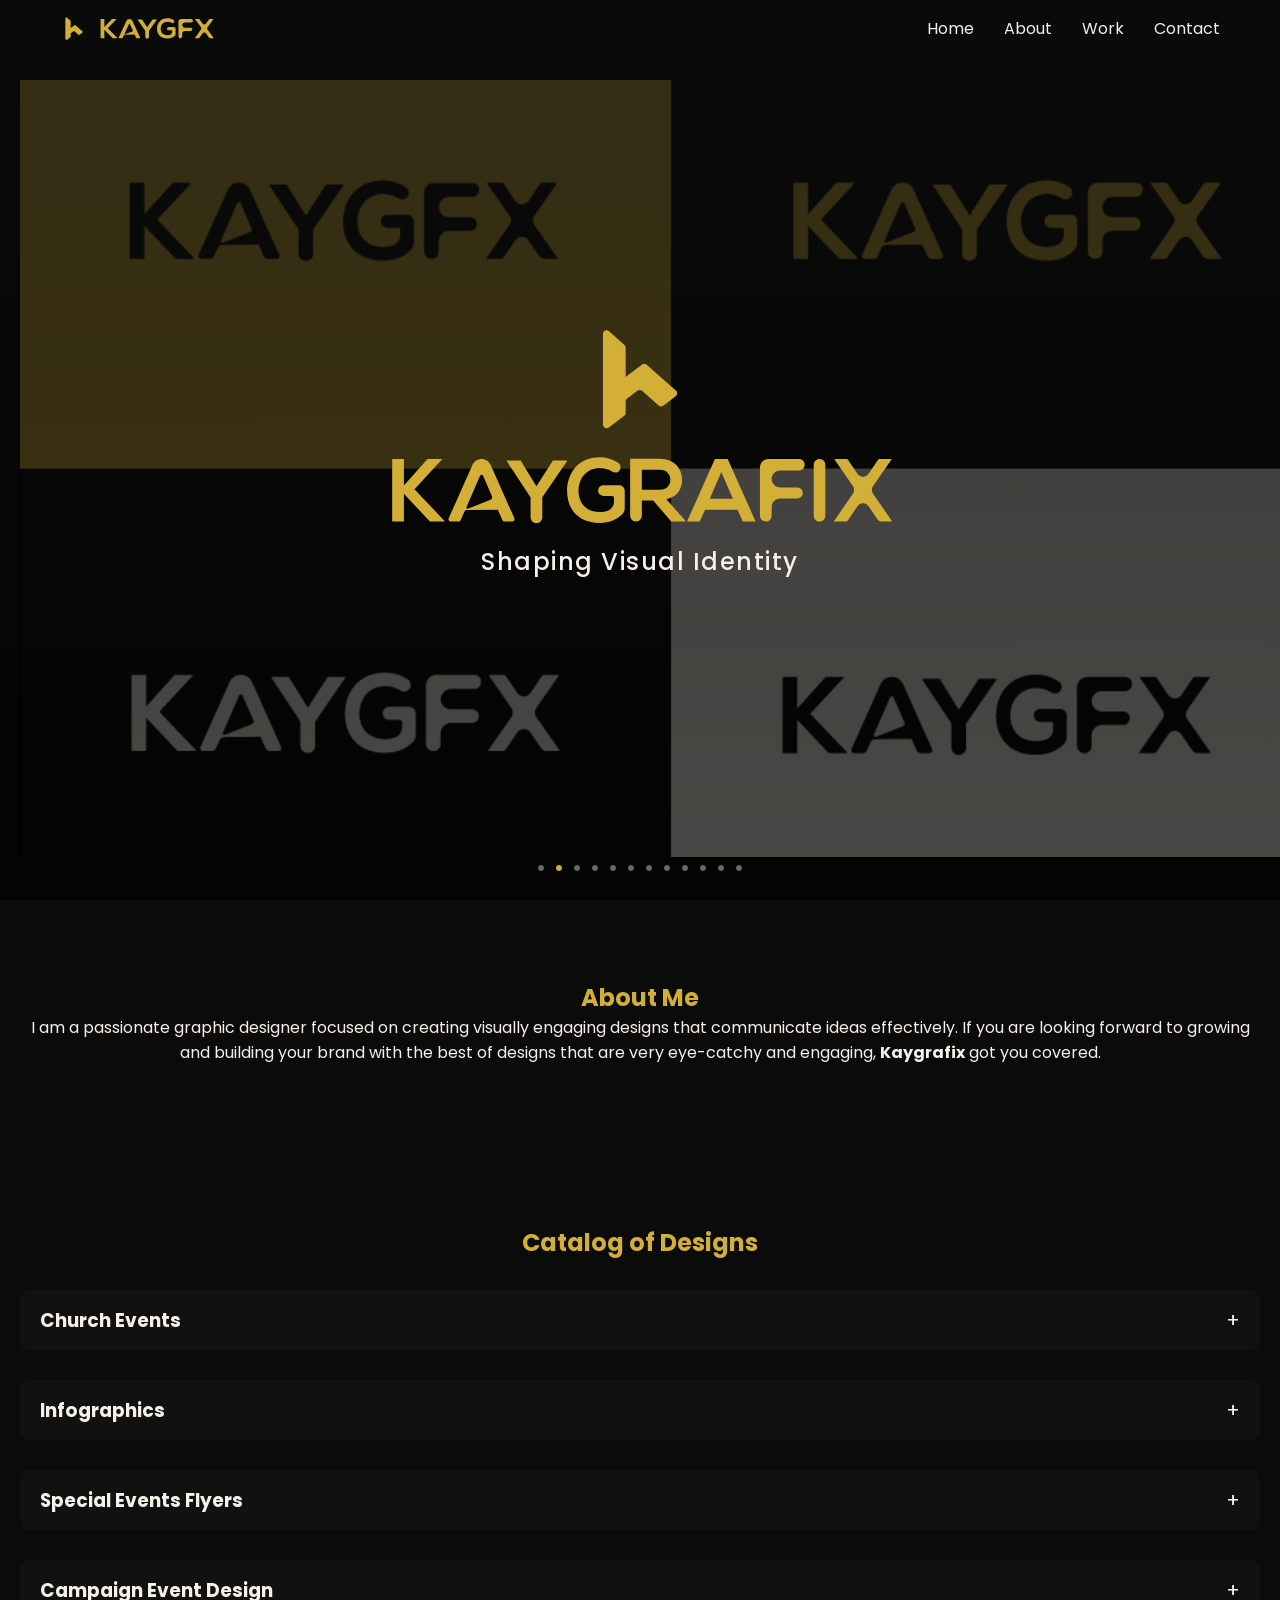
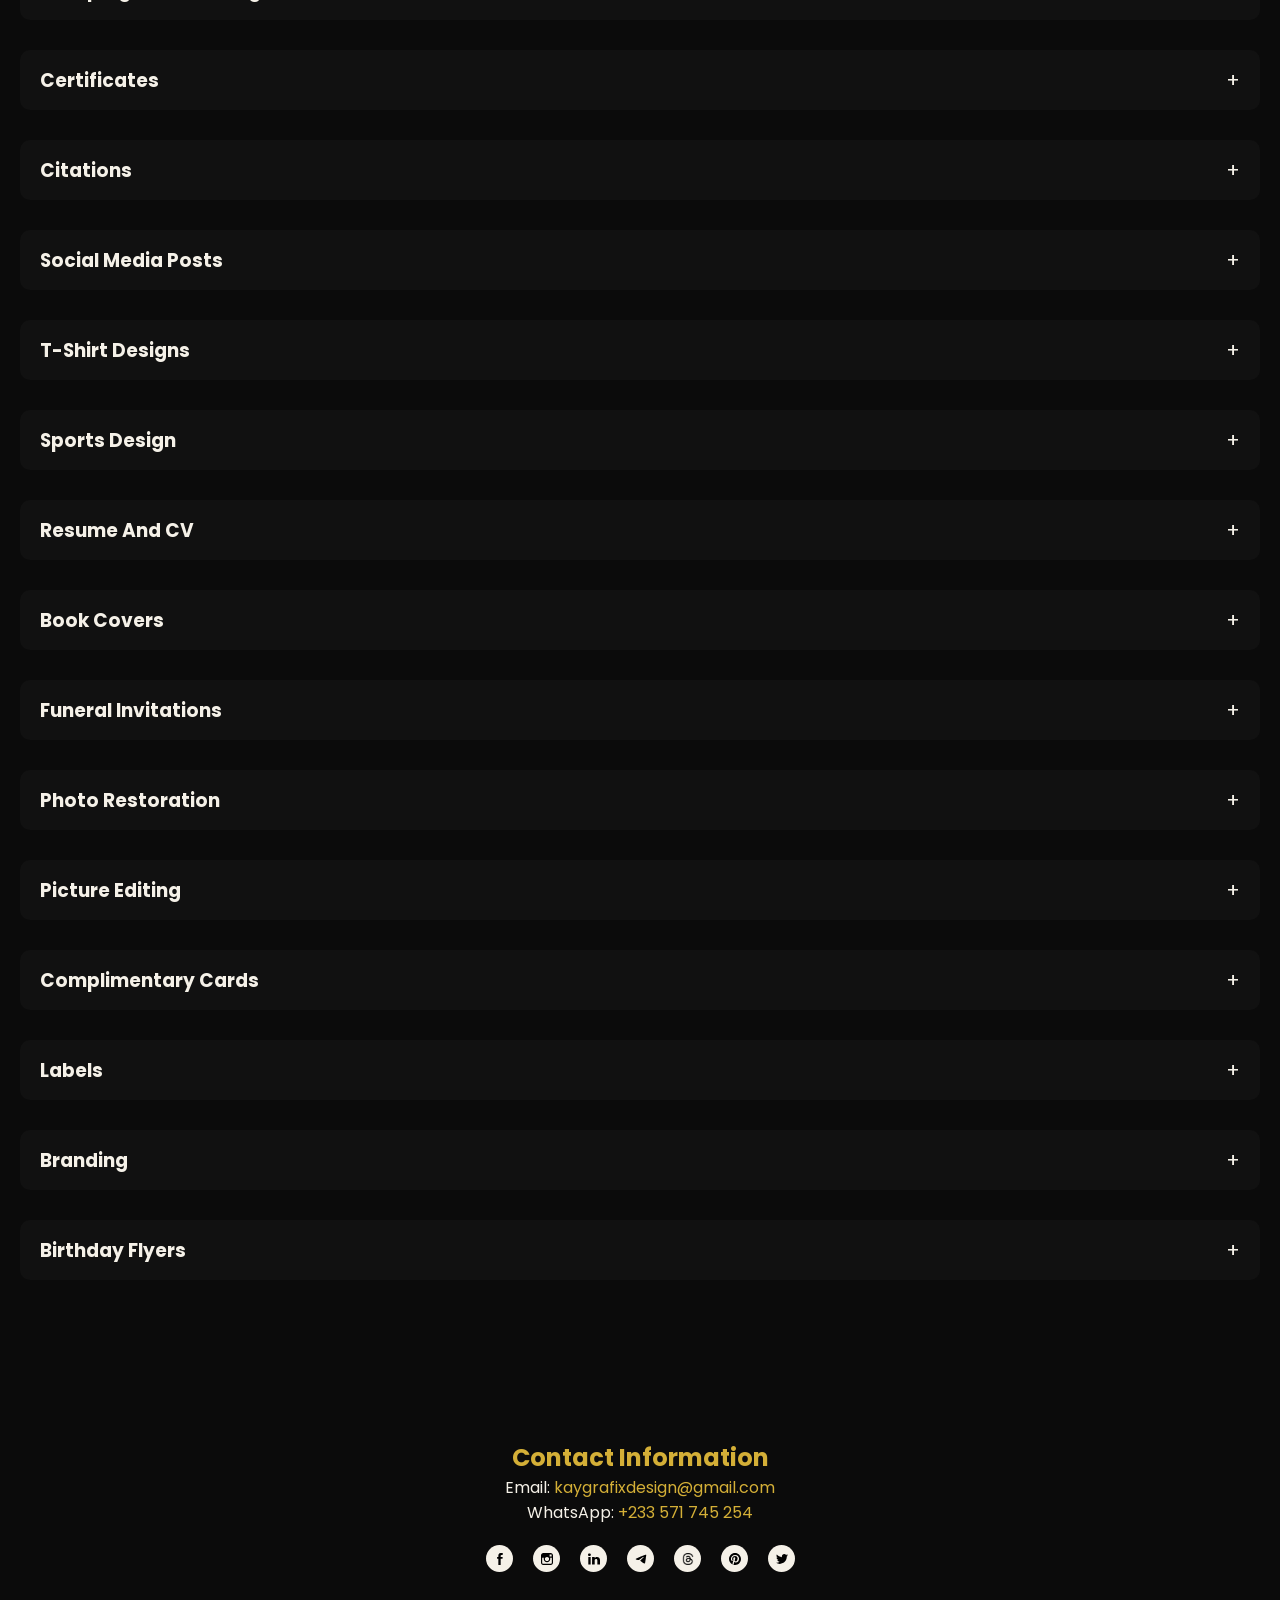
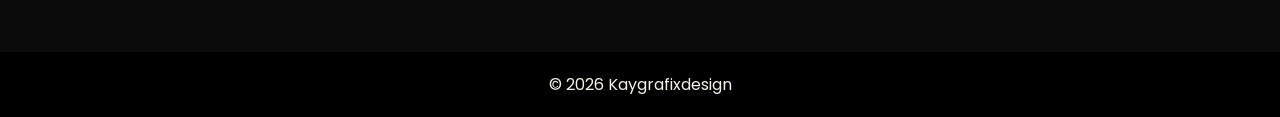
==== index.html @ d8941e4f "Add files via upload" ====
<!DOCTYPE html>
<html lang="en">
    <head>
        <meta charset="UTF-8">
        <meta name="viewport" content="width=device-width, initial-scale=1.0">
        <title>KayGFX</title>

        <link href="https://fonts.googleapis.com/css2?family=Poppins:wght@300;500;700&display=swap" rel="stylesheet">
        <link rel="icon" type="image/png" href="icons/favicon.png">
        <link rel="stylesheet" href="style.css">
    </head>
    <body>

        <!-- NAVBAR -->
        <nav class="navbar">
            <div class="nav-left">
                <img src="SVG/icon.svg" class="nav-logo">
                <img src="SVG/primarylogo.svg" class="primary-logo">
            </div>

            <ul>
                <li><a href="#hero">Home</a></li>
                <li><a href="#about">About</a></li>
                <li><a href="#portfolio">Work</a></li>
                <li><a href="#contact">Contact</a></li>
            </ul>

            <div class="hamburger" id="hamburger" onclick="toggleMenu(event)">
                <span></span>
                <span></span>
                <span></span>
            </div>
        </nav>

        <!-- HERO -->
        <section class="hero" id="hero">

            <div class="slides">
                <img class="slide" src="1x/Artboard-7.jpg">
                <img class="slide" src="1x/Artboard-10.jpg">
                <img class="slide" src="1x/Artboard-12.jpg">
                <img class="slide" src="1x/Artboard-13.jpg">
                <img class="slide" src="1x/Artboard-14.jpg">
                <img class="slide" src="1x/Artboard-15.jpg">
                <img class="slide" src="1x/Artboard-16.jpg">
                <img class="slide" src="1x/Artboard-17.jpg">
                <img class="slide" src="1x/Artboard-18.jpg">
                <img class="slide" src="1x/Artboard-19.jpg">
                <img class="slide" src="1x/Artboard-20.jpg">
                <img class="slide" src="1x/Artboard-21.jpg">
            </div>

            <div class="dark-overlay"></div>

            <div class="hero-text">
                <img class="logokaygfx" src="SVG/icon.svg">
                <img class="hero-title" src="SVG/secondarylogo.svg">
                <p>Shaping Visual Identity</p>
            </div>

            <div class="dots">
                <span class="dot active">&#x2022;</span>
                <span class="dot">&#x2022;</span>
                <span class="dot">&#x2022;</span>
                <span class="dot">&#x2022;</span>
                <span class="dot">&#x2022;</span>
                <span class="dot">&#x2022;</span>
                <span class="dot">&#x2022;</span>
                <span class="dot">&#x2022;</span>
                <span class="dot">&#x2022;</span>
                <span class="dot">&#x2022;</span>
                <span class="dot">&#x2022;</span>
                <span class="dot">&#x2022;</span>
            </div>

            <div class="scroll-down"></div>
        </section>

        <!-- ABOUT -->
        <section class="about reveal" id="about">
            <h2>About Me</h2>
            <p>
                I am a passionate graphic designer focused on creating visually engaging designs 
                that communicate ideas effectively. If you are looking forward to growing and building
                your brand with the best of designs that are very eye-catchy and engaging, <strong>Kaygrafix</strong> got you covered.
            </p>
        </section>

        <!-- PORTFOLIO -->
        <section class="portfolio reveal" id="portfolio">
            <h2>Catalog of Designs</h2>

            <!-- CATEGORY: Church Events -->
            <div class="category">
                <div class="category-header" onclick="toggleCategory(this)">
                    <h3>Church Events</h3>
                    <span class="icon">+</span>
                </div>
                <div class="category-content">
                    <img src="images/15-DAYS.jpg" onclick="openLightbox(this.src)">
                    <img src="images/july.jpg" onclick="openLightbox(this.src)">
                </div>
            </div>

            <!-- CATEGORY: Infographics -->
            <div class="category">
                <div class="category-header" onclick="toggleCategory(this)">
                    <h3>Infographics</h3>
                    <span class="icon">+</span>
                </div>
                <div class="category-content">
                    <img src="images/april-read.jpg" onclick="openLightbox(this.src)">
                    <img src="images/MARCH.jpg" onclick="openLightbox(this.src)">
                </div>
            </div>

            <!-- CATEGORY: Special Events Flyers -->
            <div class="category">
                <div class="category-header" onclick="toggleCategory(this)">
                    <h3>Special Events Flyers</h3>
                    <span class="icon">+</span>
                </div>
                <div class="category-content">
                    <img src="images/NAMING.jpg" onclick="openLightbox(this.src)">
                    <img src="images/BIBLE-FEB.jpg" onclick="openLightbox(this.src)">
                    <img src="images/GOB3.jpg" onclick="openLightbox(this.src)">
                    <img src="images/grads.jpg" onclick="openLightbox(this.src)">
                    <img src="images/ACTTSS.jpg" onclick="openLightbox(this.src)">
                </div>
            </div>

            <!-- CATEGORY: Campaign Event Design -->
            <div class="category">
                <div class="category-header" onclick="toggleCategory(this)">
                    <h3>Campaign Event Design</h3>
                    <span class="icon">+</span>
                </div>
                <div class="category-content">
                    <img src="images/CHAIRMAN.jpg" onclick="openLightbox(this.src)">
                    <img src="images/campaign.jpg" onclick="openLightbox(this.src)">
                    <img src="images/key-reforms.jpg" onclick="openLightbox(this.src)">
                </div>
            </div>

            <!-- CATEGORY: Certificates -->
            <div class="category">
                <div class="category-header" onclick="toggleCategory(this)">
                    <h3>Certificates</h3>
                    <span class="icon">+</span>
                </div>
                <div class="category-content">
                    <img src="images/franco_democert.jpg" onclick="openLightbox(this.src)">
                    <img src="images/cert-1.jpg" onclick="openLightbox(this.src)">     
                    <img src="images/cert-3.jpg" onclick="openLightbox(this.src)">
                </div>
            </div>

            <!-- CATEGORY: Citations -->
            <div class="category">
                <div class="category-header" onclick="toggleCategory(this)">
                    <h3>Citations</h3>
                    <span class="icon">+</span>
                </div>
                <div class="category-content">
                    <img src="images/mum-citation-epuc.jpg" onclick="openLightbox(this.src)">
                </div>
            </div>

            <!-- CATEGORY: Social Media Posts -->
            <div class="category">
                <div class="category-header" onclick="toggleCategory(this)">
                    <h3>Social Media Posts</h3>
                    <span class="icon">+</span>
                </div>
                <div class="category-content">
                    <img src="images/gruds-oil.jpg" onclick="openLightbox(this.src)">
                    <img src="images/counseling.jpg" onclick="openLightbox(this.src)">
                    <img src="images/fredkac.jpg" onclick="openLightbox(this.src)">
                    <img src="images/samedia3.jpg" onclick="openLightbox(this.src)">
                    <img src="images/samedia2.jpg" onclick="openLightbox(this.src)">
                    <img src="images/social-media-post-2.jpg" onclick="openLightbox(this.src)">
                    <img src="images/social-media-post-1.jpg" onclick="openLightbox(this.src)">
                    <img src="images/powerline.jpg" onclick="openLightbox(this.src)">
                    <img src="images/samedia1.jpg" onclick="openLightbox(this.src)">
                    <img src="images/fundsappeal.jpg" onclick="openLightbox(this.src)">
                </div>
            </div>

            <!-- CATEGORY: T-Shirt Designs -->
            <div class="category">
                <div class="category-header" onclick="toggleCategory(this)">
                    <h3>T-Shirt Designs</h3>
                    <span class="icon">+</span>
                </div>
                <div class="category-content">
                    <img src="images/t-shirt-design-1.jpg" onclick="openLightbox(this.src)">
                    <img src="images/t-shirt-design-2.jpg" onclick="openLightbox(this.src)">
                    <img src="images/t-shirt-design-3.jpg" onclick="openLightbox(this.src)">
                    <img src="images/t-shirt-design-4.jpg" onclick="openLightbox(this.src)">
                    <img src="images/aluminumBLUEBLACKMKP.jpg" onclick="openLightbox(this.src)">
                    <img src="images/aluminumyellowmockup.jpg" onclick="openLightbox(this.src)">
                    <img src="images/fodomenew.jpg" onclick="openLightbox(this.src)">
                    <img src="images/jhsshirtmissahoeblue.jpg" onclick="openLightbox(this.src)">
                    <img src="images/jhsshirtmissahoe.jpg" onclick="openLightbox(this.src)">
                    <img src="images/BAIKASHIRTMKPNEW.jpg" onclick="openLightbox(this.src)">
                </div>
            </div>

            <!-- CATEGORY: Sports Design -->
            <div class="category">
                <div class="category-header" onclick="toggleCategory(this)">
                    <h3>Sports Design</h3>
                    <span class="icon">+</span>
                </div>
                <div class="category-content">
                    <img src="images/matchday.jpg" onclick="openLightbox(this.src)">
                </div>
            </div>

            <!-- CATEGORY: Resume And CV -->
            <div class="category">
                <div class="category-header" onclick="toggleCategory(this)">
                    <h3>Resume And CV</h3>
                    <span class="icon">+</span>
                </div>
                <div class="category-content">
                    <img src="images/cv-joshua.jpg" onclick="openLightbox(this.src)">
                </div>
            </div>

            <!-- CATEGORY: Book Covers -->
            <!-- NOTE: Replace the src values below with your actual book cover image filenames -->
            <div class="category">
                <div class="category-header" onclick="toggleCategory(this)">
                    <h3>Book Covers</h3>
                    <span class="icon">+</span>
                </div>
                <div class="category-content">
                    <img src="images/book-cover-1.jpg" onclick="openLightbox(this.src)">
                    <!-- Add your second book cover image here, e.g.: -->
                    <!-- <img src="images/book-cover-2.jpg" onclick="openLightbox(this.src)"> -->
                </div>
            </div>

            <!-- CATEGORY: Funeral Invitations -->
            <div class="category">
                <div class="category-header" onclick="toggleCategory(this)">
                    <h3>Funeral Invitations</h3>
                    <span class="icon">+</span>
                </div>
                <div class="category-content">
                    <img src="images/funeral_wom1.jpg" onclick="openLightbox(this.src)">
                    <img src="images/funeralman.jpg" onclick="openLightbox(this.src)">
                    <img src="images/eliza_funeral.jpg" onclick="openLightbox(this.src)">
                    <img src="images/pozofuneral.jpg" onclick="openLightbox(this.src)">
                    <img src="images/elizabeth_funeral.jpg" onclick="openLightbox(this.src)">
                    <img src="images/beauty3by4.jpg" onclick="openLightbox(this.src)">
                    <img src="images/FUNERAL-2.jpg" onclick="openLightbox(this.src)">
                    <img src="images/funeral-11.jpg" onclick="openLightbox(this.src)">
                    <img src="images/FUNERALINVITATION.jpg" onclick="openLightbox(this.src)">
                    <img src="images/funeral-receipt.jpg" onclick="openLightbox(this.src)">
                </div>
            </div>

            <!-- CATEGORY: Photo Restoration -->
            <div class="category">
                <div class="category-header" onclick="toggleCategory(this)">
                    <h3>Photo Restoration</h3>
                    <span class="icon">+</span>
                </div>
                <div class="category-content">
                    <img src="images/jacob.jpg" onclick="openLightbox(this.src)">
                    <img src="images/nii-dad.jpg" onclick="openLightbox(this.src)">
                </div>
            </div>

            <!-- CATEGORY: Picture Editing -->
            <div class="category">
                <div class="category-header" onclick="toggleCategory(this)">
                    <h3>Picture Editing</h3>
                    <span class="icon">+</span>
                </div>
                <div class="category-content">
                    <img src="images/picture-edit-1.jpg" onclick="openLightbox(this.src)">
                    <img src="images/picture-edit-2.jpg" onclick="openLightbox(this.src)">
                </div>
            </div>

            <!-- CATEGORY: Complimentary Cards -->
            <div class="category">
                <div class="category-header" onclick="toggleCategory(this)">
                    <h3>Complimentary Cards</h3>
                    <span class="icon">+</span>
                </div>
                <div class="category-content">
                    <img src="images/comp-1.jpg" onclick="openLightbox(this.src)">
                    <img src="images/comp-2.jpg" onclick="openLightbox(this.src)">
                    <img src="images/comp-3.jpg" onclick="openLightbox(this.src)">
                </div>
            </div>

            <!-- CATEGORY: Labels -->
            <div class="category">
                <div class="category-header" onclick="toggleCategory(this)">
                    <h3>Labels</h3>
                    <span class="icon">+</span>
                </div>
                <div class="category-content">
                    <img src="images/label-1.jpg" onclick="openLightbox(this.src)">
                </div>
            </div>

            <!-- CATEGORY: Branding -->
            <div class="category">
                <div class="category-header" onclick="toggleCategory(this)">
                    <h3>Branding</h3>
                    <span class="icon">+</span>
                </div>
                <div class="category-content">
                    <img src="1x/Artboard-1.jpg" onclick="openLightbox(this.src)">
                    <img src="1x/Artboard-2.jpg" onclick="openLightbox(this.src)">
                    <img src="1x/Artboard-3.jpg" onclick="openLightbox(this.src)">
                    <img src="1x/Artboard-4.jpg" onclick="openLightbox(this.src)">
                    <img src="1x/Artboard-5.jpg" onclick="openLightbox(this.src)">
                    <img src="1x/Artboard-6.jpg" onclick="openLightbox(this.src)">
                    <img src="1x/Artboard-7.jpg" onclick="openLightbox(this.src)">
                    <img src="1x/Artboard-8.jpg" onclick="openLightbox(this.src)">
                    <img src="1x/Artboard-9.jpg" onclick="openLightbox(this.src)">
                    <img src="1x/Artboard-10.jpg" onclick="openLightbox(this.src)">
                    <img src="1x/Artboard-11.jpg" onclick="openLightbox(this.src)">
                    <img src="1x/Artboard-12.jpg" onclick="openLightbox(this.src)">
                    <img src="1x/Artboard-13.jpg" onclick="openLightbox(this.src)">
                    <img src="1x/Artboard-14.jpg" onclick="openLightbox(this.src)">
                    <img src="1x/Artboard-15.jpg" onclick="openLightbox(this.src)">
                    <img src="1x/Artboard-16.jpg" onclick="openLightbox(this.src)">
                    <img src="1x/Artboard-17.jpg" onclick="openLightbox(this.src)">
                    <img src="1x/Artboard-18.jpg" onclick="openLightbox(this.src)">
                    <img src="1x/Artboard-19.jpg" onclick="openLightbox(this.src)">
                    <img src="1x/Artboard-20.jpg" onclick="openLightbox(this.src)">
                    <img src="1x/Artboard-21.jpg" onclick="openLightbox(this.src)">
                    <img src="1x/Artboard-22.jpg" onclick="openLightbox(this.src)">
                    <img src="1x/Artboard-23.jpg" onclick="openLightbox(this.src)">
                    <img src="1x/Artboard-24.jpg" onclick="openLightbox(this.src)">
                </div>
            </div>

            <!-- CATEGORY: Birthday Flyers -->
            <div class="category">
                <div class="category-header" onclick="toggleCategory(this)">
                    <h3>Birthday Flyers</h3>
                    <span class="icon">+</span>
                </div>
                <div class="category-content">
                    <img src="images/bright-pic-birth.jpg" onclick="openLightbox(this.src)">
                    <img src="images/ansahApp.jpg" onclick="openLightbox(this.src)">
                </div>
            </div>

        </section>

        <!-- CONTACT -->
        <section class="contact reveal" id="contact">
            <h2>Contact Information</h2>

            <p>
                Email: 
                <a href="mailto:kaygrafixdesign@gmail.com" class="contact-link">
                    kaygrafixdesign@gmail.com
                </a>
            </p>

            <p>
                WhatsApp: 
                <a href="https://wa.me/233571745254" target="_blank" class="contact-link">
                    +233 571 745 254
                </a>
            </p>

            <div class="socials">

                <a href="https://web.facebook.com/kkayjoshua" target="_blank" class="social facebook">
                    <span class="icon"><img src="icons/facebook-svgrepo-com.svg"></span>
                    <span class="label">Facebook</span>
                </a>

                <a href="https://www.instagram.com/kkayjoshua/?hl=en" target="_blank" class="social instagram">
                    <span class="icon"><img src="icons/instagram-svgrepo-com.svg"></span>
                    <span class="label">Instagram</span>
                </a>

                <a href="https://www.linkedin.com/in/kaykay-josh-4358473ba" target="_blank" class="social linkedin">
                    <span class="icon"><img src="icons/linkedin-svgrepo-com.svg"></span>
                    <span class="label">LinkedIn</span>
                </a>

                <a href="https://t.me/Joshkaykay" target="_blank" class="social telegram">
                    <span class="icon"><img src="icons/Telegram_black_logo.svg"></span>
                    <span class="label">Telegram</span>
                </a>

                <a href="https://www.threads.com/@kkayjoshua" target="_blank" class="social threads">
                    <span class="icon"><img src="icons/500px-Threads_(app)_logo.svg.png"></span>
                    <span class="label">Threads</span>
                </a>

                <a href="https://pin.it/7b5T5nLZ3" target="_blank" class="social pinterest">
                    <span class="icon"><img src="icons/pinterest-svgrepo-com.svg"></span>
                    <span class="label">Pinterest</span>
                </a>

                <a href="https://x.com/kaykay3551?s=09" target="_blank" class="social x">
                    <span class="icon"><img src="icons/twitter-svgrepo-com.svg"></span>
                    <span class="label">Twitter</span>
                </a>

            </div>
        </section>

        <footer>
            <p>© 2026 Kaygrafixdesign</p>
        </footer>

        <!-- LIGHTBOX -->
        <div id="lightbox">
            <img id="lightbox-img">
        </div>

        <script src="script.js"></script>
    </body>
</html>
---- style.css ----
/* RESET */
* {
    margin: 0;
    padding: 0;
    box-sizing: border-box;
}

/* BODY */
body {
    font-family: 'Poppins', sans-serif; /* FIX: was 'Open sans' which is not loaded */
    background: #0b0b0b;
    color: #f5f1e8;
    overflow-x: hidden;

    opacity: 0;
    transition: opacity 1s ease-in-out;
}

body.loaded {
    opacity: 1;
}

/* NAVBAR */
.navbar {
    position: fixed;
    top: 0;
    width: 100%;
    padding: 15px 60px;

    display: flex;
    justify-content: space-between;
    align-items: center;

    background: rgba(11,11,11,0.6);
    backdrop-filter: blur(10px);
    z-index: 1000;

    transition: top 0.6s cubic-bezier(0.4, 0, 0.2, 1), padding 0.4s ease, background 0.4s ease;
}

/* NAVBAR HIDDEN - slides up out of view when lightbox is open */
.navbar.hidden {
    top: -100px;
    transition: top 0.6s cubic-bezier(0.4, 0, 0.2, 1);
}

.navbar.scrolled {
    padding: 10px 60px;
    background: rgba(0,0,0,0.85);
}

/* NAV LEFT */
.nav-left {
    display: flex;
    align-items: center;
    gap: 10px;
}

.nav-logo {
    width: 27px;
    height: 27px;
    border-radius: 50%;
    object-fit: cover;
}

.primary-logo {
    display: flex;
    width: 120px;
}

/* NAV LINKS */
.navbar ul {
    list-style: none;
    display: flex;
    gap: 30px;
}

.navbar a {
    text-decoration: none;
    color: #f5f1e8;
    transition: 0.3s;
}

.navbar a:hover {
    text-decoration: underline;
    color: #d4af37;
}

/* HAMBURGER */
.hamburger {
    display: none;
    flex-direction: column;
    gap: 5px;
    cursor: pointer;
}

.hamburger span {
    width: 25px;
    height: 3px;
    background: rgb(255, 255, 255);
    border-radius: 2px;
    transition: 0.3s;
}

/* HAMBURGER ANIMATION */
.hamburger.active span:nth-child(1) {
    background: #d4af37;
    transform: rotate(45deg) translate(5px, 5px);
}
.hamburger.active span:nth-child(2) {
    opacity: 0;
}
.hamburger.active span:nth-child(3) {
    background: #d4af37;
    transform: rotate(-45deg) translate(6px, -6px);
}

/* MOBILE NAV */
@media (max-width: 768px) {
    .navbar {
        padding: 15px 20px;
    }

    .navbar ul {
        display: none;
        flex-direction: column;

        position: absolute;
        top: 60px;
        right: 10px;

        background: rgba(0,0,0,0.7);
        padding: 20px;
        border-radius: 10px;
    }

    .navbar ul.active {
        display: flex;
    }

    .hamburger {
        display: flex;
    }
}

/* HERO */
.hero {
    height: 100vh;
    position: relative;
    overflow: hidden;
    scroll-margin-top: 80px; /* FIX: prevent navbar covering hero when clicking Home */
}

/* SLIDER */
.slides {
    display: flex;
    height: 105%;
    width: 105%;
    z-index: 0;
}

.slide {
    min-width: 100%;
    height: 100%;
    object-fit: cover;
    animation: zoom 10s ease-in-out infinite;
}

/* ZOOM EFFECT */
@keyframes zoom {
    0% { transform: scale(1.0); }
    50% { transform: scale(1.08); }
    100% { transform: scale(1); }
}

/* HERO TEXT */
/* FIX: was display:block which doesn't center children; changed to flex column */
.hero-text {
    display: flex;
    flex-direction: column;
    align-items: center;
    text-align: center;
    position: absolute;
    top: 50%;
    left: 50%;
    transform: translate(-50%, -50%);
    z-index: 2;
    width: 40%;
}

.logokaygfx {
    width: 30%;
    margin-bottom: 15px;
}

/* FIXED HERO TITLE */
.hero-title {
    width: 100%;
}

/* FIX: was invalid "1.5.0rem" */
.hero-text p {
    margin-top: 15px;
    font-size: 1.5rem;
    letter-spacing: 1.5px;
    font-weight: 450;
}

/* MOBILE HERO FIX */
@media (max-width: 768px) {
    .hero-text {
        width: 80%;
    }

    .hero-text p {
        font-size: clamp(0.8rem, 3vw, 1.2rem);
    }
}

/* OVERLAY */
.dark-overlay {
    position: absolute;
    inset: 0;

    background: linear-gradient(
        to bottom,
        rgba(11,11,11,0.8),
        rgba(0,0,0,0.7)
    );

    z-index: 1;
    pointer-events: none;
}

/* DOTS */
.dots {
    position: absolute;
    bottom: 20px;
    left: 50%;
    transform: translateX(-50%);
    z-index: 3;
    display: flex;
    gap: 8px;
}

.dot {
    font-size: 24px;
    color: rgba(255, 255, 255, 0.4);
    cursor: pointer;
    transition: color 0.3s ease;
    line-height: 1;
}

.dot.active {
    color: #d4af37;
}

/* SECTIONS */
section {
    padding: 80px 20px;
    text-align: center;
    scroll-margin-top: 80px;
}

.about {
    background: #0b0b0b;
}

.portfolio {
    background: #0b0b0b;
}

.contact {
    background: #0b0b0b;
}

/* SCROLL ANIMATION */
.reveal {
    opacity: 0;
    transform: translateY(80px);
    transition: all 1s ease;
}

.reveal.active {
    opacity: 1;
    transform: translateY(0);
}

/* CATEGORY */
.category {
    margin-top: 30px;
    text-align: left;
}

.category-header {
    display: flex;
    justify-content: space-between;
    align-items: center;

    padding: 15px 20px;
    background: #111;
    border-radius: 10px;

    cursor: pointer;
    transition: 0.3s;
}

.category-header:hover {
    background: #1a1a1a;
    transform: scale(1.02);
}

.icon {
    font-size: 20px;
    transition: 0.3s;
}

.category.active .icon {
    transform: rotate(45deg);
}

/* CATEGORY CONTENT */
.category-content {
    max-height: 0;
    overflow: hidden;
    opacity: 0;
    transform: translateY(-10px);
    transition: max-height 0.5s ease, opacity 0.4s ease, transform 0.4s ease;
}

.category.active .category-content {
    max-height: 5000px;
    opacity: 1;
    transform: translateY(0);

    display: grid;
    grid-template-columns: repeat(4, 1fr);
    gap: 10px;
    padding: 5px;

    margin-top: 15px;
}

/* IMAGES */
.category-content img {
    width: 100%;
    aspect-ratio: 1 / 1;
    object-fit: cover;
    border-radius: 6px;
    cursor: pointer;
    transition: transform 0.3s;
    padding: 5px;
}

.category-content img:hover {
    transform: scale(1.05);
}

/* MOBILE: 2 columns */
@media (max-width: 768px) {
    .category.active .category-content {
        grid-template-columns: repeat(2, 1fr);
    }
}

/* LIGHTBOX */
#lightbox {
    position: fixed;
    inset: 0;
    background: rgba(11,11,11,0.95);

    display: flex;
    justify-content: center;
    align-items: center;

    z-index: 999;

    cursor: pointer;
    overflow: hidden;

    /* Smooth fade in/out */
    opacity: 0;
    pointer-events: none;
    transition: opacity 0.4s cubic-bezier(0.4, 0, 0.2, 1);
}

#lightbox.open {
    opacity: 1;
    pointer-events: all;
}

/* IMAGE */
#lightbox img {
    max-width: 90%;
    max-height: 90%;
    border-radius: 10px;
    opacity: 0;
    transform: scale(0.92);
    /* single unified transition for open, close and zoom */
    transition: transform 0.5s cubic-bezier(0.4, 0, 0.2, 1),
                opacity 0.4s cubic-bezier(0.4, 0, 0.2, 1);
}

#lightbox.open img {
    opacity: 1;
    transform: scale(1);
}

/* ZOOM MODE */
#lightbox.zoomed {
    overflow: auto;
    cursor: zoom-out;
}

/* ZOOMED IMAGE */
#lightbox.zoomed img {
    transform: scale(1.7);
    cursor: zoom-out;
    opacity: 1;
    /* smooth zoom transition */
    transition: transform 0.5s cubic-bezier(0.4, 0, 0.2, 1),
                opacity 0.4s ease;
}

/* CONTACT */
.contact-link {
    color: #d4af37;
    text-decoration: none;
}
.contact-link:active {
    opacity: 0.7;
}

.contact-link:hover {
    text-decoration: underline;
    color: #d4af37;
}

/* FOOTER */
footer {
    padding: 20px;
    text-align: center;
    background: black;
}

/* GOLD ACCENTS */
h1, h2 {
    color: #d4af37;
}

html {
    scroll-behavior: smooth;
}

/* SOCIAL CONTAINER */
.socials {
    margin-top: 20px;
    display: flex;
    gap: 20px;
    align-items: center;
    flex-wrap: wrap;
    justify-content: center;
}

/* EACH SOCIAL ITEM */
.social {
    display: flex;
    align-items: center;
    text-decoration: none;
    transition: transform 0.3s ease;
    will-change: transform;
}

/* SCALE ON HOVER */
.social:hover {
    transform: scale(1.05);
}

/* ICON CIRCLE */
.social .icon {
    width: 27px;
    height: 27px;
    background: #f5f1e8;
    border-radius: 50%;

    display: flex;
    align-items: center;
    justify-content: center;

    position: relative;
    overflow: hidden;
}

/* ICON IMAGE */
.social .icon img {
    width: 12px;
    height: 12px;
    z-index: 2;
    transition: 0.3s;
}

/* LABEL - FIX: removed duplicate rule, kept only this correct one */
.social .label {
    margin-left: 0;
    max-width: 0;
    overflow: hidden;

    color: #f5f1e8;
    white-space: nowrap;

    opacity: 0;
    transform: translateX(-10px);

    transition: max-width 0.5s ease,
                opacity 0.3s ease 0.1s,
                transform 0.3s ease,
                margin-left 0.3s ease;
}

/* HOVER EXPAND */
.social:hover .label {
    max-width: 200px;
    margin-left: 10px;
    opacity: 1;
    transform: translateX(0);
}

@media (max-width: 768px) {
    .socials {
        gap: 12px;
    }

    .social:hover .label {
        max-width: 140px;
    }
}

/* COLOR SLIDE INSIDE CIRCLE */
.social .icon::before {
    content: "";
    position: absolute;
    inset: 0;
    border-radius: 50%;

    transform: translateY(100%);
    transition: 0.4s ease;
    z-index: 1;
}

/* ACTIVATE COLOR */
.social:hover .icon::before {
    transform: translateY(0);
}

/* ICON COLOR CHANGE */
.social:hover .icon img {
    filter: brightness(0) invert(1);
}

/* BRAND COLORS */
.facebook .icon::before { background: #1877f2; }
.instagram .icon::before { background: #e1306c; }
.linkedin .icon::before { background: #0077b5; }
.telegram .icon::before { background: #229ED9; }
.threads .icon::before { background: #000000; }
.x .icon::before { background: #000000; }
.pinterest .icon::before { background: #e60023; }

/* GLOW EFFECT */
.social:hover .icon {
    box-shadow: 0 0 15px rgba(139, 141, 255, 0.6);
}

body.no-scroll {
    overflow: hidden;
}
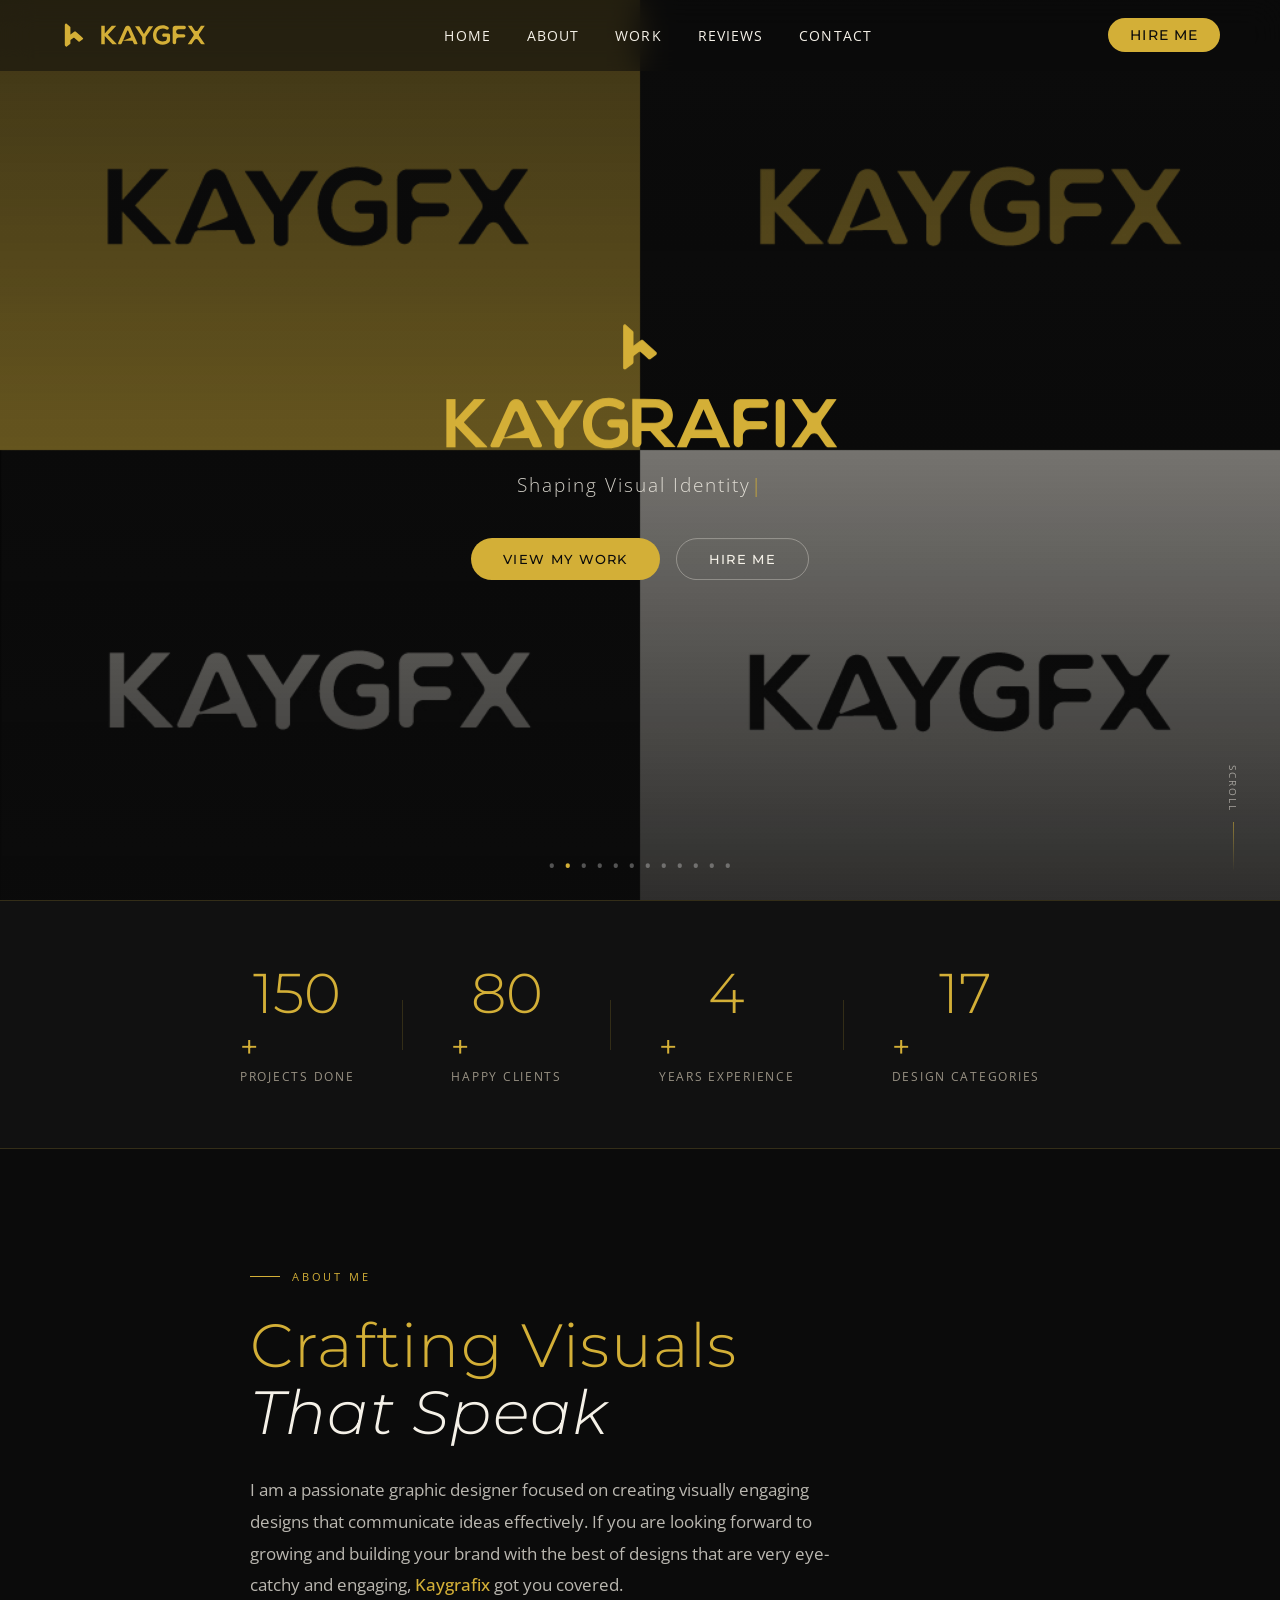
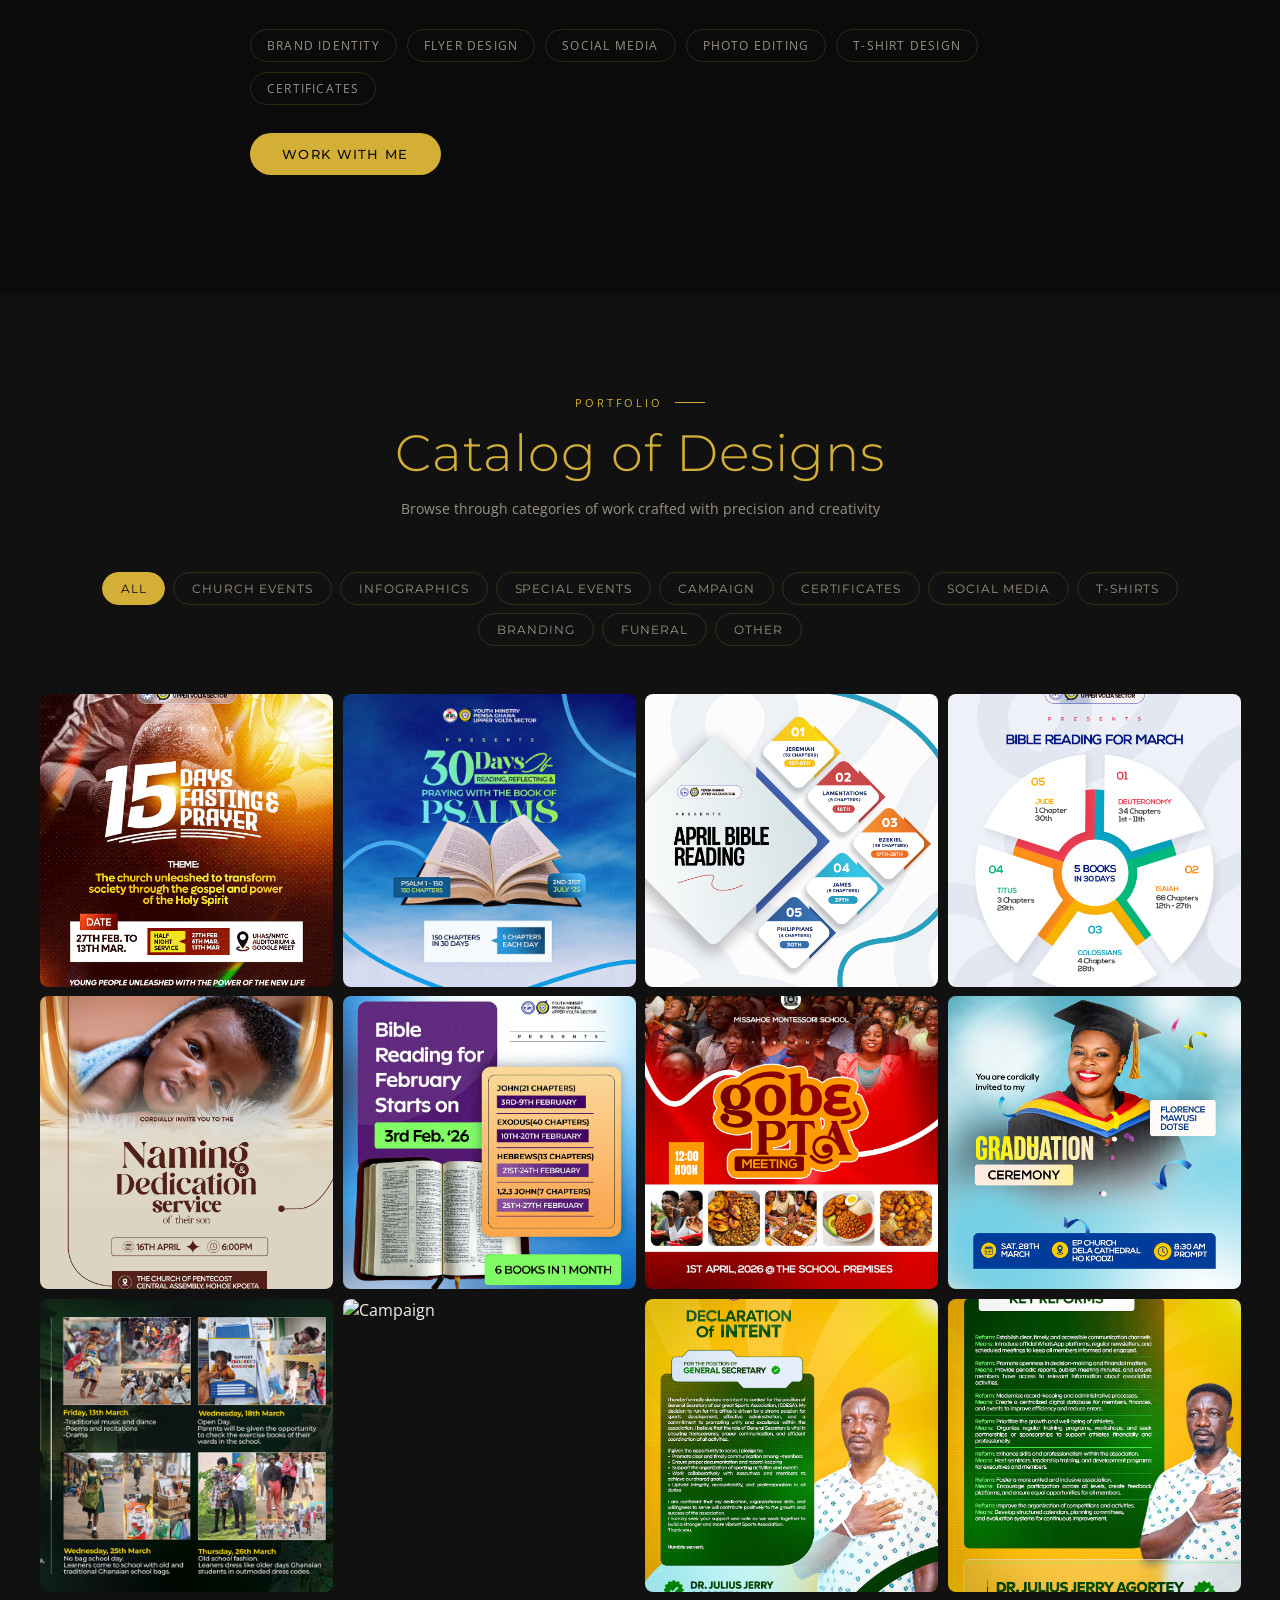
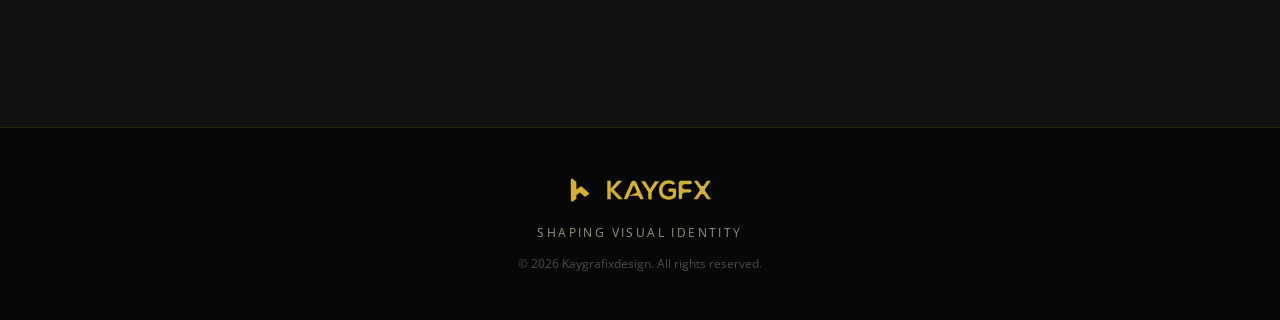
==== commit ab3b7024: "Add files via upload" ====
--- a/index.html
+++ b/index.html
@@ -1,430 +1,508 @@
 <!DOCTYPE html>
 <html lang="en">
-    <head>
-        <meta charset="UTF-8">
-        <meta name="viewport" content="width=device-width, initial-scale=1.0">
-        <title>KayGFX</title>
-
-        <link href="https://fonts.googleapis.com/css2?family=Poppins:wght@300;500;700&display=swap" rel="stylesheet">
-        <link rel="icon" type="image/png" href="icons/favicon.png">
-        <link rel="stylesheet" href="style.css">
-    </head>
-    <body>
-
-        <!-- NAVBAR -->
-        <nav class="navbar">
-            <div class="nav-left">
-                <img src="SVG/icon.svg" class="nav-logo">
-                <img src="SVG/primarylogo.svg" class="primary-logo">
-            </div>
-
-            <ul>
-                <li><a href="#hero">Home</a></li>
-                <li><a href="#about">About</a></li>
-                <li><a href="#portfolio">Work</a></li>
-                <li><a href="#contact">Contact</a></li>
-            </ul>
-
-            <div class="hamburger" id="hamburger" onclick="toggleMenu(event)">
-                <span></span>
-                <span></span>
-                <span></span>
-            </div>
-        </nav>
-
-        <!-- HERO -->
-        <section class="hero" id="hero">
-
-            <div class="slides">
-                <img class="slide" src="1x/Artboard-7.jpg">
-                <img class="slide" src="1x/Artboard-10.jpg">
-                <img class="slide" src="1x/Artboard-12.jpg">
-                <img class="slide" src="1x/Artboard-13.jpg">
-                <img class="slide" src="1x/Artboard-14.jpg">
-                <img class="slide" src="1x/Artboard-15.jpg">
-                <img class="slide" src="1x/Artboard-16.jpg">
-                <img class="slide" src="1x/Artboard-17.jpg">
-                <img class="slide" src="1x/Artboard-18.jpg">
-                <img class="slide" src="1x/Artboard-19.jpg">
-                <img class="slide" src="1x/Artboard-20.jpg">
-                <img class="slide" src="1x/Artboard-21.jpg">
-            </div>
-
-            <div class="dark-overlay"></div>
-
-            <div class="hero-text">
-                <img class="logokaygfx" src="SVG/icon.svg">
-                <img class="hero-title" src="SVG/secondarylogo.svg">
-                <p>Shaping Visual Identity</p>
-            </div>
-
-            <div class="dots">
-                <span class="dot active">&#x2022;</span>
-                <span class="dot">&#x2022;</span>
-                <span class="dot">&#x2022;</span>
-                <span class="dot">&#x2022;</span>
-                <span class="dot">&#x2022;</span>
-                <span class="dot">&#x2022;</span>
-                <span class="dot">&#x2022;</span>
-                <span class="dot">&#x2022;</span>
-                <span class="dot">&#x2022;</span>
-                <span class="dot">&#x2022;</span>
-                <span class="dot">&#x2022;</span>
-                <span class="dot">&#x2022;</span>
-            </div>
-
-            <div class="scroll-down"></div>
-        </section>
-
-        <!-- ABOUT -->
-        <section class="about reveal" id="about">
-            <h2>About Me</h2>
-            <p>
+<head>
+    <meta charset="UTF-8">
+    <meta name="viewport" content="width=device-width, initial-scale=1.0">
+    <title>KayGFX — Visual Design Studio</title>
+    <link href="https://fonts.googleapis.com/css2?family=Montserrat:wght@300;400;500;600&family=Open+Sans:wght@300;400;500&display=swap" rel="stylesheet">
+    <link rel="icon" type="image/png" href="icons/favicon.png">
+    <link rel="stylesheet" href="style.css">
+</head>
+<body>
+
+    <!-- NAVBAR -->
+    <nav class="navbar" id="navbar">
+        <div class="nav-left">
+            <img src="SVG/icon.svg" class="nav-logo" alt="KayGFX Icon">
+            <img src="SVG/primarylogo.svg" class="primary-logo" alt="KayGFX">
+        </div>
+        <ul>
+            <li><a href="#hero">Home</a></li>
+            <li><a href="#about">About</a></li>
+            <li><a href="#portfolio">Work</a></li>
+            <li><a href="#testimonials">Reviews</a></li>
+            <li><a href="#contact">Contact</a></li>
+        </ul>
+        <a href="#contact" class="hire-btn">Hire Me</a>
+        <div class="hamburger" id="hamburger" onclick="toggleMenu(event)">
+            <span></span>
+            <span></span>
+            <span></span>
+        </div>
+    </nav>
+
+    <!-- HERO -->
+    <section class="hero" id="hero">
+        <div class="slides">
+            <img class="slide" src="1x/Artboard-7.jpg" alt="">
+            <img class="slide" src="1x/Artboard-10.jpg" alt="">
+            <img class="slide" src="1x/Artboard-12.jpg" alt="">
+            <img class="slide" src="1x/Artboard-13.jpg" alt="">
+            <img class="slide" src="1x/Artboard-14.jpg" alt="">
+            <img class="slide" src="1x/Artboard-15.jpg" alt="">
+            <img class="slide" src="1x/Artboard-16.jpg" alt="">
+            <img class="slide" src="1x/Artboard-17.jpg" alt="">
+            <img class="slide" src="1x/Artboard-18.jpg" alt="">
+            <img class="slide" src="1x/Artboard-19.jpg" alt="">
+            <img class="slide" src="1x/Artboard-20.jpg" alt="">
+            <img class="slide" src="1x/Artboard-21.jpg" alt="">
+        </div>
+
+        <div class="dark-overlay"></div>
+
+        <div class="hero-text">
+            <img class="logokaygfx hero-logo-anim" src="SVG/icon.svg" alt="KayGFX">
+            <img class="hero-title hero-title-anim" src="SVG/secondarylogo.svg" alt="Kaygrafix Design">
+            <p class="hero-tagline"><span id="typed-text"></span><span class="cursor">|</span></p>
+            <div class="hero-cta hero-cta-anim">
+                <a href="#portfolio" class="btn-primary">View My Work</a>
+                <a href="#contact" class="btn-outline">Hire Me</a>
+            </div>
+        </div>
+
+        <div class="dots">
+            <span class="dot active">&#x2022;</span>
+            <span class="dot">&#x2022;</span>
+            <span class="dot">&#x2022;</span>
+            <span class="dot">&#x2022;</span>
+            <span class="dot">&#x2022;</span>
+            <span class="dot">&#x2022;</span>
+            <span class="dot">&#x2022;</span>
+            <span class="dot">&#x2022;</span>
+            <span class="dot">&#x2022;</span>
+            <span class="dot">&#x2022;</span>
+            <span class="dot">&#x2022;</span>
+            <span class="dot">&#x2022;</span>
+        </div>
+
+        <div class="scroll-indicator">
+            <span>Scroll</span>
+            <div class="scroll-line"></div>
+        </div>
+    </section>
+
+    <!-- STATS BAR -->
+    <div class="stats-bar reveal">
+        <div class="stat-item">
+            <span class="stat-number" data-target="150">0</span><span class="stat-plus">+</span>
+            <span class="stat-label">Projects Done</span>
+        </div>
+        <div class="stat-divider"></div>
+        <div class="stat-item">
+            <span class="stat-number" data-target="80">0</span><span class="stat-plus">+</span>
+            <span class="stat-label">Happy Clients</span>
+        </div>
+        <div class="stat-divider"></div>
+        <div class="stat-item">
+            <span class="stat-number" data-target="4">0</span><span class="stat-plus">+</span>
+            <span class="stat-label">Years Experience</span>
+        </div>
+        <div class="stat-divider"></div>
+        <div class="stat-item">
+            <span class="stat-number" data-target="17">0</span><span class="stat-plus">+</span>
+            <span class="stat-label">Design Categories</span>
+        </div>
+    </div>
+
+    <!-- ABOUT -->
+    <section class="about" id="about">
+        <div class="about-inner reveal">
+            <div class="about-label">About Me</div>
+            <h2 class="about-heading">Crafting Visuals<br><em>That Speak</em></h2>
+            <p class="about-text">
                 I am a passionate graphic designer focused on creating visually engaging designs 
                 that communicate ideas effectively. If you are looking forward to growing and building
                 your brand with the best of designs that are very eye-catchy and engaging, <strong>Kaygrafix</strong> got you covered.
             </p>
-        </section>
-
-        <!-- PORTFOLIO -->
-        <section class="portfolio reveal" id="portfolio">
+            <div class="about-tags">
+                <span>Brand Identity</span>
+                <span>Flyer Design</span>
+                <span>Social Media</span>
+                <span>Photo Editing</span>
+                <span>T-Shirt Design</span>
+                <span>Certificates</span>
+            </div>
+            <a href="#contact" class="btn-primary">Work With Me</a>
+        </div>
+    </section>
+
+    <!-- PORTFOLIO -->
+    <section class="portfolio" id="portfolio">
+        <div class="section-header reveal">
+            <div class="about-label">Portfolio</div>
             <h2>Catalog of Designs</h2>
-
-            <!-- CATEGORY: Church Events -->
-            <div class="category">
-                <div class="category-header" onclick="toggleCategory(this)">
-                    <h3>Church Events</h3>
-                    <span class="icon">+</span>
-                </div>
-                <div class="category-content">
-                    <img src="images/15-DAYS.jpg" onclick="openLightbox(this.src)">
-                    <img src="images/july.jpg" onclick="openLightbox(this.src)">
-                </div>
-            </div>
-
-            <!-- CATEGORY: Infographics -->
-            <div class="category">
-                <div class="category-header" onclick="toggleCategory(this)">
-                    <h3>Infographics</h3>
-                    <span class="icon">+</span>
-                </div>
-                <div class="category-content">
-                    <img src="images/april-read.jpg" onclick="openLightbox(this.src)">
-                    <img src="images/MARCH.jpg" onclick="openLightbox(this.src)">
-                </div>
-            </div>
-
-            <!-- CATEGORY: Special Events Flyers -->
-            <div class="category">
-                <div class="category-header" onclick="toggleCategory(this)">
-                    <h3>Special Events Flyers</h3>
-                    <span class="icon">+</span>
-                </div>
-                <div class="category-content">
-                    <img src="images/NAMING.jpg" onclick="openLightbox(this.src)">
-                    <img src="images/BIBLE-FEB.jpg" onclick="openLightbox(this.src)">
-                    <img src="images/GOB3.jpg" onclick="openLightbox(this.src)">
-                    <img src="images/grads.jpg" onclick="openLightbox(this.src)">
-                    <img src="images/ACTTSS.jpg" onclick="openLightbox(this.src)">
-                </div>
-            </div>
-
-            <!-- CATEGORY: Campaign Event Design -->
-            <div class="category">
-                <div class="category-header" onclick="toggleCategory(this)">
-                    <h3>Campaign Event Design</h3>
-                    <span class="icon">+</span>
-                </div>
-                <div class="category-content">
-                    <img src="images/CHAIRMAN.jpg" onclick="openLightbox(this.src)">
-                    <img src="images/campaign.jpg" onclick="openLightbox(this.src)">
-                    <img src="images/key-reforms.jpg" onclick="openLightbox(this.src)">
-                </div>
-            </div>
-
-            <!-- CATEGORY: Certificates -->
-            <div class="category">
-                <div class="category-header" onclick="toggleCategory(this)">
-                    <h3>Certificates</h3>
-                    <span class="icon">+</span>
-                </div>
-                <div class="category-content">
-                    <img src="images/franco_democert.jpg" onclick="openLightbox(this.src)">
-                    <img src="images/cert-1.jpg" onclick="openLightbox(this.src)">     
-                    <img src="images/cert-3.jpg" onclick="openLightbox(this.src)">
-                </div>
-            </div>
-
-            <!-- CATEGORY: Citations -->
-            <div class="category">
-                <div class="category-header" onclick="toggleCategory(this)">
-                    <h3>Citations</h3>
-                    <span class="icon">+</span>
-                </div>
-                <div class="category-content">
-                    <img src="images/mum-citation-epuc.jpg" onclick="openLightbox(this.src)">
-                </div>
-            </div>
-
-            <!-- CATEGORY: Social Media Posts -->
-            <div class="category">
-                <div class="category-header" onclick="toggleCategory(this)">
-                    <h3>Social Media Posts</h3>
-                    <span class="icon">+</span>
-                </div>
-                <div class="category-content">
-                    <img src="images/gruds-oil.jpg" onclick="openLightbox(this.src)">
-                    <img src="images/counseling.jpg" onclick="openLightbox(this.src)">
-                    <img src="images/fredkac.jpg" onclick="openLightbox(this.src)">
-                    <img src="images/samedia3.jpg" onclick="openLightbox(this.src)">
-                    <img src="images/samedia2.jpg" onclick="openLightbox(this.src)">
-                    <img src="images/social-media-post-2.jpg" onclick="openLightbox(this.src)">
-                    <img src="images/social-media-post-1.jpg" onclick="openLightbox(this.src)">
-                    <img src="images/powerline.jpg" onclick="openLightbox(this.src)">
-                    <img src="images/samedia1.jpg" onclick="openLightbox(this.src)">
-                    <img src="images/fundsappeal.jpg" onclick="openLightbox(this.src)">
-                </div>
-            </div>
-
-            <!-- CATEGORY: T-Shirt Designs -->
-            <div class="category">
-                <div class="category-header" onclick="toggleCategory(this)">
-                    <h3>T-Shirt Designs</h3>
-                    <span class="icon">+</span>
-                </div>
-                <div class="category-content">
-                    <img src="images/t-shirt-design-1.jpg" onclick="openLightbox(this.src)">
-                    <img src="images/t-shirt-design-2.jpg" onclick="openLightbox(this.src)">
-                    <img src="images/t-shirt-design-3.jpg" onclick="openLightbox(this.src)">
-                    <img src="images/t-shirt-design-4.jpg" onclick="openLightbox(this.src)">
-                    <img src="images/aluminumBLUEBLACKMKP.jpg" onclick="openLightbox(this.src)">
-                    <img src="images/aluminumyellowmockup.jpg" onclick="openLightbox(this.src)">
-                    <img src="images/fodomenew.jpg" onclick="openLightbox(this.src)">
-                    <img src="images/jhsshirtmissahoeblue.jpg" onclick="openLightbox(this.src)">
-                    <img src="images/jhsshirtmissahoe.jpg" onclick="openLightbox(this.src)">
-                    <img src="images/BAIKASHIRTMKPNEW.jpg" onclick="openLightbox(this.src)">
-                </div>
-            </div>
-
-            <!-- CATEGORY: Sports Design -->
-            <div class="category">
-                <div class="category-header" onclick="toggleCategory(this)">
-                    <h3>Sports Design</h3>
-                    <span class="icon">+</span>
-                </div>
-                <div class="category-content">
-                    <img src="images/matchday.jpg" onclick="openLightbox(this.src)">
-                </div>
-            </div>
-
-            <!-- CATEGORY: Resume And CV -->
-            <div class="category">
-                <div class="category-header" onclick="toggleCategory(this)">
-                    <h3>Resume And CV</h3>
-                    <span class="icon">+</span>
-                </div>
-                <div class="category-content">
-                    <img src="images/cv-joshua.jpg" onclick="openLightbox(this.src)">
-                </div>
-            </div>
-
-            <!-- CATEGORY: Book Covers -->
-            <!-- NOTE: Replace the src values below with your actual book cover image filenames -->
-            <div class="category">
-                <div class="category-header" onclick="toggleCategory(this)">
-                    <h3>Book Covers</h3>
-                    <span class="icon">+</span>
-                </div>
-                <div class="category-content">
-                    <img src="images/book-cover-1.jpg" onclick="openLightbox(this.src)">
-                    <!-- Add your second book cover image here, e.g.: -->
-                    <!-- <img src="images/book-cover-2.jpg" onclick="openLightbox(this.src)"> -->
-                </div>
-            </div>
-
-            <!-- CATEGORY: Funeral Invitations -->
-            <div class="category">
-                <div class="category-header" onclick="toggleCategory(this)">
-                    <h3>Funeral Invitations</h3>
-                    <span class="icon">+</span>
-                </div>
-                <div class="category-content">
-                    <img src="images/funeral_wom1.jpg" onclick="openLightbox(this.src)">
-                    <img src="images/funeralman.jpg" onclick="openLightbox(this.src)">
-                    <img src="images/eliza_funeral.jpg" onclick="openLightbox(this.src)">
-                    <img src="images/pozofuneral.jpg" onclick="openLightbox(this.src)">
-                    <img src="images/elizabeth_funeral.jpg" onclick="openLightbox(this.src)">
-                    <img src="images/beauty3by4.jpg" onclick="openLightbox(this.src)">
-                    <img src="images/FUNERAL-2.jpg" onclick="openLightbox(this.src)">
-                    <img src="images/funeral-11.jpg" onclick="openLightbox(this.src)">
-                    <img src="images/FUNERALINVITATION.jpg" onclick="openLightbox(this.src)">
-                    <img src="images/funeral-receipt.jpg" onclick="openLightbox(this.src)">
-                </div>
-            </div>
-
-            <!-- CATEGORY: Photo Restoration -->
-            <div class="category">
-                <div class="category-header" onclick="toggleCategory(this)">
-                    <h3>Photo Restoration</h3>
-                    <span class="icon">+</span>
-                </div>
-                <div class="category-content">
-                    <img src="images/jacob.jpg" onclick="openLightbox(this.src)">
-                    <img src="images/nii-dad.jpg" onclick="openLightbox(this.src)">
-                </div>
-            </div>
-
-            <!-- CATEGORY: Picture Editing -->
-            <div class="category">
-                <div class="category-header" onclick="toggleCategory(this)">
-                    <h3>Picture Editing</h3>
-                    <span class="icon">+</span>
-                </div>
-                <div class="category-content">
-                    <img src="images/picture-edit-1.jpg" onclick="openLightbox(this.src)">
-                    <img src="images/picture-edit-2.jpg" onclick="openLightbox(this.src)">
-                </div>
-            </div>
-
-            <!-- CATEGORY: Complimentary Cards -->
-            <div class="category">
-                <div class="category-header" onclick="toggleCategory(this)">
-                    <h3>Complimentary Cards</h3>
-                    <span class="icon">+</span>
-                </div>
-                <div class="category-content">
-                    <img src="images/comp-1.jpg" onclick="openLightbox(this.src)">
-                    <img src="images/comp-2.jpg" onclick="openLightbox(this.src)">
-                    <img src="images/comp-3.jpg" onclick="openLightbox(this.src)">
-                </div>
-            </div>
-
-            <!-- CATEGORY: Labels -->
-            <div class="category">
-                <div class="category-header" onclick="toggleCategory(this)">
-                    <h3>Labels</h3>
-                    <span class="icon">+</span>
-                </div>
-                <div class="category-content">
-                    <img src="images/label-1.jpg" onclick="openLightbox(this.src)">
-                </div>
-            </div>
-
-            <!-- CATEGORY: Branding -->
-            <div class="category">
-                <div class="category-header" onclick="toggleCategory(this)">
-                    <h3>Branding</h3>
-                    <span class="icon">+</span>
-                </div>
-                <div class="category-content">
-                    <img src="1x/Artboard-1.jpg" onclick="openLightbox(this.src)">
-                    <img src="1x/Artboard-2.jpg" onclick="openLightbox(this.src)">
-                    <img src="1x/Artboard-3.jpg" onclick="openLightbox(this.src)">
-                    <img src="1x/Artboard-4.jpg" onclick="openLightbox(this.src)">
-                    <img src="1x/Artboard-5.jpg" onclick="openLightbox(this.src)">
-                    <img src="1x/Artboard-6.jpg" onclick="openLightbox(this.src)">
-                    <img src="1x/Artboard-7.jpg" onclick="openLightbox(this.src)">
-                    <img src="1x/Artboard-8.jpg" onclick="openLightbox(this.src)">
-                    <img src="1x/Artboard-9.jpg" onclick="openLightbox(this.src)">
-                    <img src="1x/Artboard-10.jpg" onclick="openLightbox(this.src)">
-                    <img src="1x/Artboard-11.jpg" onclick="openLightbox(this.src)">
-                    <img src="1x/Artboard-12.jpg" onclick="openLightbox(this.src)">
-                    <img src="1x/Artboard-13.jpg" onclick="openLightbox(this.src)">
-                    <img src="1x/Artboard-14.jpg" onclick="openLightbox(this.src)">
-                    <img src="1x/Artboard-15.jpg" onclick="openLightbox(this.src)">
-                    <img src="1x/Artboard-16.jpg" onclick="openLightbox(this.src)">
-                    <img src="1x/Artboard-17.jpg" onclick="openLightbox(this.src)">
-                    <img src="1x/Artboard-18.jpg" onclick="openLightbox(this.src)">
-                    <img src="1x/Artboard-19.jpg" onclick="openLightbox(this.src)">
-                    <img src="1x/Artboard-20.jpg" onclick="openLightbox(this.src)">
-                    <img src="1x/Artboard-21.jpg" onclick="openLightbox(this.src)">
-                    <img src="1x/Artboard-22.jpg" onclick="openLightbox(this.src)">
-                    <img src="1x/Artboard-23.jpg" onclick="openLightbox(this.src)">
-                    <img src="1x/Artboard-24.jpg" onclick="openLightbox(this.src)">
-                </div>
-            </div>
-
-            <!-- CATEGORY: Birthday Flyers -->
-            <div class="category">
-                <div class="category-header" onclick="toggleCategory(this)">
-                    <h3>Birthday Flyers</h3>
-                    <span class="icon">+</span>
-                </div>
-                <div class="category-content">
-                    <img src="images/bright-pic-birth.jpg" onclick="openLightbox(this.src)">
-                    <img src="images/ansahApp.jpg" onclick="openLightbox(this.src)">
-                </div>
-            </div>
-
-        </section>
-
-        <!-- CONTACT -->
-        <section class="contact reveal" id="contact">
-            <h2>Contact Information</h2>
-
-            <p>
-                Email: 
-                <a href="mailto:kaygrafixdesign@gmail.com" class="contact-link">
-                    kaygrafixdesign@gmail.com
-                </a>
-            </p>
-
-            <p>
-                WhatsApp: 
-                <a href="https://wa.me/233571745254" target="_blank" class="contact-link">
-                    +233 571 745 254
-                </a>
-            </p>
-
-            <div class="socials">
-
-                <a href="https://web.facebook.com/kkayjoshua" target="_blank" class="social facebook">
-                    <span class="icon"><img src="icons/facebook-svgrepo-com.svg"></span>
-                    <span class="label">Facebook</span>
-                </a>
-
-                <a href="https://www.instagram.com/kkayjoshua/?hl=en" target="_blank" class="social instagram">
-                    <span class="icon"><img src="icons/instagram-svgrepo-com.svg"></span>
-                    <span class="label">Instagram</span>
-                </a>
-
-                <a href="https://www.linkedin.com/in/kaykay-josh-4358473ba" target="_blank" class="social linkedin">
-                    <span class="icon"><img src="icons/linkedin-svgrepo-com.svg"></span>
-                    <span class="label">LinkedIn</span>
-                </a>
-
-                <a href="https://t.me/Joshkaykay" target="_blank" class="social telegram">
-                    <span class="icon"><img src="icons/Telegram_black_logo.svg"></span>
-                    <span class="label">Telegram</span>
-                </a>
-
-                <a href="https://www.threads.com/@kkayjoshua" target="_blank" class="social threads">
-                    <span class="icon"><img src="icons/500px-Threads_(app)_logo.svg.png"></span>
-                    <span class="label">Threads</span>
-                </a>
-
-                <a href="https://pin.it/7b5T5nLZ3" target="_blank" class="social pinterest">
-                    <span class="icon"><img src="icons/pinterest-svgrepo-com.svg"></span>
-                    <span class="label">Pinterest</span>
-                </a>
-
-                <a href="https://x.com/kaykay3551?s=09" target="_blank" class="social x">
-                    <span class="icon"><img src="icons/twitter-svgrepo-com.svg"></span>
-                    <span class="label">Twitter</span>
-                </a>
-
-            </div>
-        </section>
-
-        <footer>
-            <p>© 2026 Kaygrafixdesign</p>
-        </footer>
-
-        <!-- LIGHTBOX -->
-        <div id="lightbox">
-            <img id="lightbox-img">
-        </div>
-
-        <script src="script.js"></script>
-    </body>
+            <p class="section-sub">Browse through categories of work crafted with precision and creativity</p>
+        </div>
+
+        <!-- FILTER TABS -->
+        <div class="filter-tabs reveal">
+            <button class="filter-btn active" data-filter="all">All</button>
+            <button class="filter-btn" data-filter="church-events">Church Events</button>
+            <button class="filter-btn" data-filter="infographics">Infographics</button>
+            <button class="filter-btn" data-filter="special-events">Special Events</button>
+            <button class="filter-btn" data-filter="campaign">Campaign</button>
+            <button class="filter-btn" data-filter="certificates">Certificates</button>
+            <button class="filter-btn" data-filter="social-media">Social Media</button>
+            <button class="filter-btn" data-filter="t-shirt">T-Shirts</button>
+            <button class="filter-btn" data-filter="branding">Branding</button>
+            <button class="filter-btn" data-filter="funeral">Funeral</button>
+            <button class="filter-btn" data-filter="other">Other</button>
+        </div>
+
+        <!-- PORTFOLIO GRID -->
+        <div class="portfolio-grid">
+
+            <!-- Church Events -->
+            <div class="grid-item" data-category="church-events"><img src="images/15-DAYS.jpg" class="lb-trigger" loading="lazy" alt="Church Event"><div class="grid-overlay"><span>Church Events</span></div></div>
+            <div class="grid-item" data-category="church-events"><img src="images/july.jpg" class="lb-trigger" loading="lazy" alt="Church Event"><div class="grid-overlay"><span>Church Events</span></div></div>
+
+            <!-- Infographics -->
+            <div class="grid-item" data-category="infographics"><img src="images/april-read.jpg" class="lb-trigger" loading="lazy" alt="Infographic"><div class="grid-overlay"><span>Infographics</span></div></div>
+            <div class="grid-item" data-category="infographics"><img src="images/MARCH.jpg" class="lb-trigger" loading="lazy" alt="Infographic"><div class="grid-overlay"><span>Infographics</span></div></div>
+
+            <!-- Special Events -->
+            <div class="grid-item" data-category="special-events"><img src="images/NAMING.jpg" class="lb-trigger" loading="lazy" alt="Special Event"><div class="grid-overlay"><span>Special Events</span></div></div>
+            <div class="grid-item" data-category="special-events"><img src="images/BIBLE-FEB.jpg" class="lb-trigger" loading="lazy" alt="Special Event"><div class="grid-overlay"><span>Special Events</span></div></div>
+            <div class="grid-item" data-category="special-events"><img src="images/GOB3.jpg" class="lb-trigger" loading="lazy" alt="Special Event"><div class="grid-overlay"><span>Special Events</span></div></div>
+            <div class="grid-item" data-category="special-events"><img src="images/grads.jpg" class="lb-trigger" loading="lazy" alt="Special Event"><div class="grid-overlay"><span>Special Events</span></div></div>
+            <div class="grid-item" data-category="special-events"><img src="images/ACTTSS.jpg" class="lb-trigger" loading="lazy" alt="Special Event"><div class="grid-overlay"><span>Special Events</span></div></div>
+
+            <!-- Campaign -->
+            <div class="grid-item" data-category="campaign"><img src="images/CHAIRMAN.jpg" class="lb-trigger" loading="lazy" alt="Campaign"><div class="grid-overlay"><span>Campaign</span></div></div>
+            <div class="grid-item" data-category="campaign"><img src="images/campaign.jpg" class="lb-trigger" loading="lazy" alt="Campaign"><div class="grid-overlay"><span>Campaign</span></div></div>
+            <div class="grid-item" data-category="campaign"><img src="images/key-reforms.jpg" class="lb-trigger" loading="lazy" alt="Campaign"><div class="grid-overlay"><span>Campaign</span></div></div>
+
+            <!-- Certificates -->
+            <div class="grid-item" data-category="certificates"><img src="images/franco_democert.jpg" class="lb-trigger" loading="lazy" alt="Certificate"><div class="grid-overlay"><span>Certificates</span></div></div>
+            <div class="grid-item" data-category="certificates"><img src="images/cert-1.jpg" class="lb-trigger" loading="lazy" alt="Certificate"><div class="grid-overlay"><span>Certificates</span></div></div>
+            <div class="grid-item" data-category="certificates"><img src="images/cert-3.jpg" class="lb-trigger" loading="lazy" alt="Certificate"><div class="grid-overlay"><span>Certificates</span></div></div>
+
+            <!-- Citations -->
+            <div class="grid-item" data-category="other"><img src="images/mum-citation-epuc.jpg" class="lb-trigger" loading="lazy" alt="Citation"><div class="grid-overlay"><span>Citations</span></div></div>
+
+            <!-- Social Media -->
+            <div class="grid-item" data-category="social-media"><img src="images/gruds-oil.jpg" class="lb-trigger" loading="lazy" alt="Social Media"><div class="grid-overlay"><span>Social Media</span></div></div>
+            <div class="grid-item" data-category="social-media"><img src="images/counseling.jpg" class="lb-trigger" loading="lazy" alt="Social Media"><div class="grid-overlay"><span>Social Media</span></div></div>
+            <div class="grid-item" data-category="social-media"><img src="images/fredkac.jpg" class="lb-trigger" loading="lazy" alt="Social Media"><div class="grid-overlay"><span>Social Media</span></div></div>
+            <div class="grid-item" data-category="social-media"><img src="images/samedia3.jpg" class="lb-trigger" loading="lazy" alt="Social Media"><div class="grid-overlay"><span>Social Media</span></div></div>
+            <div class="grid-item" data-category="social-media"><img src="images/samedia2.jpg" class="lb-trigger" loading="lazy" alt="Social Media"><div class="grid-overlay"><span>Social Media</span></div></div>
+            <div class="grid-item" data-category="social-media"><img src="images/social-media-post-2.jpg" class="lb-trigger" loading="lazy" alt="Social Media"><div class="grid-overlay"><span>Social Media</span></div></div>
+            <div class="grid-item" data-category="social-media"><img src="images/social-media-post-1.jpg" class="lb-trigger" loading="lazy" alt="Social Media"><div class="grid-overlay"><span>Social Media</span></div></div>
+            <div class="grid-item" data-category="social-media"><img src="images/powerline.jpg" class="lb-trigger" loading="lazy" alt="Social Media"><div class="grid-overlay"><span>Social Media</span></div></div>
+            <div class="grid-item" data-category="social-media"><img src="images/samedia1.jpg" class="lb-trigger" loading="lazy" alt="Social Media"><div class="grid-overlay"><span>Social Media</span></div></div>
+            <div class="grid-item" data-category="social-media"><img src="images/fundsappeal.jpg" class="lb-trigger" loading="lazy" alt="Social Media"><div class="grid-overlay"><span>Social Media</span></div></div>
+
+            <!-- T-Shirts -->
+            <div class="grid-item" data-category="t-shirt"><img src="images/t-shirt-design-1.jpg" class="lb-trigger" loading="lazy" alt="T-Shirt"><div class="grid-overlay"><span>T-Shirt Design</span></div></div>
+            <div class="grid-item" data-category="t-shirt"><img src="images/t-shirt-design-2.jpg" class="lb-trigger" loading="lazy" alt="T-Shirt"><div class="grid-overlay"><span>T-Shirt Design</span></div></div>
+            <div class="grid-item" data-category="t-shirt"><img src="images/t-shirt-design-3.jpg" class="lb-trigger" loading="lazy" alt="T-Shirt"><div class="grid-overlay"><span>T-Shirt Design</span></div></div>
+            <div class="grid-item" data-category="t-shirt"><img src="images/t-shirt-design-4.jpg" class="lb-trigger" loading="lazy" alt="T-Shirt"><div class="grid-overlay"><span>T-Shirt Design</span></div></div>
+            <div class="grid-item" data-category="t-shirt"><img src="images/aluminumBLUEBLACKMKP.jpg" class="lb-trigger" loading="lazy" alt="T-Shirt"><div class="grid-overlay"><span>T-Shirt Design</span></div></div>
+            <div class="grid-item" data-category="t-shirt"><img src="images/aluminumyellowmockup.jpg" class="lb-trigger" loading="lazy" alt="T-Shirt"><div class="grid-overlay"><span>T-Shirt Design</span></div></div>
+            <div class="grid-item" data-category="t-shirt"><img src="images/fodomenew.jpg" class="lb-trigger" loading="lazy" alt="T-Shirt"><div class="grid-overlay"><span>T-Shirt Design</span></div></div>
+            <div class="grid-item" data-category="t-shirt"><img src="images/jhsshirtmissahoeblue.jpg" class="lb-trigger" loading="lazy" alt="T-Shirt"><div class="grid-overlay"><span>T-Shirt Design</span></div></div>
+            <div class="grid-item" data-category="t-shirt"><img src="images/jhsshirtmissahoe.jpg" class="lb-trigger" loading="lazy" alt="T-Shirt"><div class="grid-overlay"><span>T-Shirt Design</span></div></div>
+            <div class="grid-item" data-category="t-shirt"><img src="images/BAIKASHIRTMKPNEW.jpg" class="lb-trigger" loading="lazy" alt="T-Shirt"><div class="grid-overlay"><span>T-Shirt Design</span></div></div>
+
+            <!-- Sports -->
+            <div class="grid-item" data-category="other"><img src="images/matchday.jpg" class="lb-trigger" loading="lazy" alt="Sports"><div class="grid-overlay"><span>Sports Design</span></div></div>
+
+            <!-- Resume/CV -->
+            <div class="grid-item" data-category="other"><img src="images/cv-joshua.jpg" class="lb-trigger" loading="lazy" alt="Resume"><div class="grid-overlay"><span>Resume &amp; CV</span></div></div>
+
+            <!-- Book Covers -->
+            <div class="grid-item" data-category="other"><img src="images/book-cover-1.jpg" class="lb-trigger" loading="lazy" alt="Book Cover"><div class="grid-overlay"><span>Book Cover</span></div></div>
+
+            <!-- Funeral Invitations -->
+            <div class="grid-item" data-category="funeral"><img src="images/funeral_wom1.jpg" class="lb-trigger" loading="lazy" alt="Funeral"><div class="grid-overlay"><span>Funeral Invitation</span></div></div>
+            <div class="grid-item" data-category="funeral"><img src="images/funeralman.jpg" class="lb-trigger" loading="lazy" alt="Funeral"><div class="grid-overlay"><span>Funeral Invitation</span></div></div>
+            <div class="grid-item" data-category="funeral"><img src="images/eliza_funeral.jpg" class="lb-trigger" loading="lazy" alt="Funeral"><div class="grid-overlay"><span>Funeral Invitation</span></div></div>
+            <div class="grid-item" data-category="funeral"><img src="images/pozofuneral.jpg" class="lb-trigger" loading="lazy" alt="Funeral"><div class="grid-overlay"><span>Funeral Invitation</span></div></div>
+            <div class="grid-item" data-category="funeral"><img src="images/elizabeth_funeral.jpg" class="lb-trigger" loading="lazy" alt="Funeral"><div class="grid-overlay"><span>Funeral Invitation</span></div></div>
+            <div class="grid-item" data-category="funeral"><img src="images/beauty3by4.jpg" class="lb-trigger" loading="lazy" alt="Funeral"><div class="grid-overlay"><span>Funeral Invitation</span></div></div>
+            <div class="grid-item" data-category="funeral"><img src="images/FUNERAL-2.jpg" class="lb-trigger" loading="lazy" alt="Funeral"><div class="grid-overlay"><span>Funeral Invitation</span></div></div>
+            <div class="grid-item" data-category="funeral"><img src="images/funeral-11.jpg" class="lb-trigger" loading="lazy" alt="Funeral"><div class="grid-overlay"><span>Funeral Invitation</span></div></div>
+            <div class="grid-item" data-category="funeral"><img src="images/FUNERALINVITATION.jpg" class="lb-trigger" loading="lazy" alt="Funeral"><div class="grid-overlay"><span>Funeral Invitation</span></div></div>
+            <div class="grid-item" data-category="funeral"><img src="images/funeral-receipt.jpg" class="lb-trigger" loading="lazy" alt="Funeral"><div class="grid-overlay"><span>Funeral Invitation</span></div></div>
+
+            <!-- Photo Restoration -->
+            <div class="grid-item" data-category="other"><img src="images/jacob.jpg" class="lb-trigger" loading="lazy" alt="Photo Restoration"><div class="grid-overlay"><span>Photo Restoration</span></div></div>
+            <div class="grid-item" data-category="other"><img src="images/nii-dad.jpg" class="lb-trigger" loading="lazy" alt="Photo Restoration"><div class="grid-overlay"><span>Photo Restoration</span></div></div>
+
+            <!-- Picture Editing -->
+            <div class="grid-item" data-category="other"><img src="images/picture-edit-1.jpg" class="lb-trigger" loading="lazy" alt="Picture Edit"><div class="grid-overlay"><span>Picture Editing</span></div></div>
+            <div class="grid-item" data-category="other"><img src="images/picture-edit-2.jpg" class="lb-trigger" loading="lazy" alt="Picture Edit"><div class="grid-overlay"><span>Picture Editing</span></div></div>
+
+            <!-- Complimentary Cards -->
+            <div class="grid-item" data-category="other"><img src="images/comp-1.jpg" class="lb-trigger" loading="lazy" alt="Card"><div class="grid-overlay"><span>Complimentary Cards</span></div></div>
+            <div class="grid-item" data-category="other"><img src="images/comp-2.jpg" class="lb-trigger" loading="lazy" alt="Card"><div class="grid-overlay"><span>Complimentary Cards</span></div></div>
+            <div class="grid-item" data-category="other"><img src="images/comp-3.jpg" class="lb-trigger" loading="lazy" alt="Card"><div class="grid-overlay"><span>Complimentary Cards</span></div></div>
+
+            <!-- Labels -->
+            <div class="grid-item" data-category="other"><img src="images/label-1.jpg" class="lb-trigger" loading="lazy" alt="Label"><div class="grid-overlay"><span>Labels</span></div></div>
+
+            <!-- Branding -->
+            <div class="grid-item" data-category="branding"><img src="1x/Artboard-1.jpg" class="lb-trigger" loading="lazy" alt="Branding"><div class="grid-overlay"><span>Branding</span></div></div>
+            <div class="grid-item" data-category="branding"><img src="1x/Artboard-2.jpg" class="lb-trigger" loading="lazy" alt="Branding"><div class="grid-overlay"><span>Branding</span></div></div>
+            <div class="grid-item" data-category="branding"><img src="1x/Artboard-3.jpg" class="lb-trigger" loading="lazy" alt="Branding"><div class="grid-overlay"><span>Branding</span></div></div>
+            <div class="grid-item" data-category="branding"><img src="1x/Artboard-4.jpg" class="lb-trigger" loading="lazy" alt="Branding"><div class="grid-overlay"><span>Branding</span></div></div>
+            <div class="grid-item" data-category="branding"><img src="1x/Artboard-5.jpg" class="lb-trigger" loading="lazy" alt="Branding"><div class="grid-overlay"><span>Branding</span></div></div>
+            <div class="grid-item" data-category="branding"><img src="1x/Artboard-6.jpg" class="lb-trigger" loading="lazy" alt="Branding"><div class="grid-overlay"><span>Branding</span></div></div>
+            <div class="grid-item" data-category="branding"><img src="1x/Artboard-7.jpg" class="lb-trigger" loading="lazy" alt="Branding"><div class="grid-overlay"><span>Branding</span></div></div>
+            <div class="grid-item" data-category="branding"><img src="1x/Artboard-8.jpg" class="lb-trigger" loading="lazy" alt="Branding"><div class="grid-overlay"><span>Branding</span></div></div>
+            <div class="grid-item" data-category="branding"><img src="1x/Artboard-9.jpg" class="lb-trigger" loading="lazy" alt="Branding"><div class="grid-overlay"><span>Branding</span></div></div>
+            <div class="grid-item" data-category="branding"><img src="1x/Artboard-10.jpg" class="lb-trigger" loading="lazy" alt="Branding"><div class="grid-overlay"><span>Branding</span></div></div>
+            <div class="grid-item" data-category="branding"><img src="1x/Artboard-11.jpg" class="lb-trigger" loading="lazy" alt="Branding"><div class="grid-overlay"><span>Branding</span></div></div>
+            <div class="grid-item" data-category="branding"><img src="1x/Artboard-12.jpg" class="lb-trigger" loading="lazy" alt="Branding"><div class="grid-overlay"><span>Branding</span></div></div>
+            <div class="grid-item" data-category="branding"><img src="1x/Artboard-13.jpg" class="lb-trigger" loading="lazy" alt="Branding"><div class="grid-overlay"><span>Branding</span></div></div>
+            <div class="grid-item" data-category="branding"><img src="1x/Artboard-14.jpg" class="lb-trigger" loading="lazy" alt="Branding"><div class="grid-overlay"><span>Branding</span></div></div>
+            <div class="grid-item" data-category="branding"><img src="1x/Artboard-15.jpg" class="lb-trigger" loading="lazy" alt="Branding"><div class="grid-overlay"><span>Branding</span></div></div>
+            <div class="grid-item" data-category="branding"><img src="1x/Artboard-16.jpg" class="lb-trigger" loading="lazy" alt="Branding"><div class="grid-overlay"><span>Branding</span></div></div>
+            <div class="grid-item" data-category="branding"><img src="1x/Artboard-17.jpg" class="lb-trigger" loading="lazy" alt="Branding"><div class="grid-overlay"><span>Branding</span></div></div>
+            <div class="grid-item" data-category="branding"><img src="1x/Artboard-18.jpg" class="lb-trigger" loading="lazy" alt="Branding"><div class="grid-overlay"><span>Branding</span></div></div>
+            <div class="grid-item" data-category="branding"><img src="1x/Artboard-19.jpg" class="lb-trigger" loading="lazy" alt="Branding"><div class="grid-overlay"><span>Branding</span></div></div>
+            <div class="grid-item" data-category="branding"><img src="1x/Artboard-20.jpg" class="lb-trigger" loading="lazy" alt="Branding"><div class="grid-overlay"><span>Branding</span></div></div>
+            <div class="grid-item" data-category="branding"><img src="1x/Artboard-21.jpg" class="lb-trigger" loading="lazy" alt="Branding"><div class="grid-overlay"><span>Branding</span></div></div>
+            <div class="grid-item" data-category="branding"><img src="1x/Artboard-22.jpg" class="lb-trigger" loading="lazy" alt="Branding"><div class="grid-overlay"><span>Branding</span></div></div>
+            <div class="grid-item" data-category="branding"><img src="1x/Artboard-23.jpg" class="lb-trigger" loading="lazy" alt="Branding"><div class="grid-overlay"><span>Branding</span></div></div>
+            <div class="grid-item" data-category="branding"><img src="1x/Artboard-24.jpg" class="lb-trigger" loading="lazy" alt="Branding"><div class="grid-overlay"><span>Branding</span></div></div>
+
+            <!-- Birthday Flyers -->
+            <div class="grid-item" data-category="special-events"><img src="images/bright-pic-birth.jpg" class="lb-trigger" loading="lazy" alt="Birthday Flyer"><div class="grid-overlay"><span>Birthday Flyers</span></div></div>
+            <div class="grid-item" data-category="special-events"><img src="images/ansahApp.jpg" class="lb-trigger" loading="lazy" alt="Birthday Flyer"><div class="grid-overlay"><span>Birthday Flyers</span></div></div>
+
+        </div>
+
+        <!-- LOAD MORE -->
+        <div class="load-more-wrap reveal">
+            <button class="btn-outline" id="load-more-btn">Load More</button>
+        </div>
+
+    </section>
+
+    <!-- TESTIMONIALS -->
+    <section class="testimonials" id="testimonials">
+        <div class="section-header reveal">
+            <div class="about-label">Testimonials</div>
+            <h2>What Clients Say</h2>
+        </div>
+
+        <div class="testimonial-track reveal">
+            <div class="testimonial-card">
+                <div class="stars">★★★★★</div>
+                <p>"Kaygrafix delivered an outstanding flyer design for our church event. Clean, professional and exactly what we envisioned. Highly recommend!"</p>
+                <div class="client-info">
+                    <div class="client-avatar">EK</div>
+                    <div>
+                        <strong>Elder Kwame</strong>
+                        <span>Church Administrator</span>
+                    </div>
+                </div>
+            </div>
+            <div class="testimonial-card">
+                <div class="stars">★★★★★</div>
+                <p>"Our brand identity came alive after working with Kay. The t-shirt designs were perfect — our team loved every single piece."</p>
+                <div class="client-info">
+                    <div class="client-avatar">AA</div>
+                    <div>
+                        <strong>Abena Asante</strong>
+                        <span>Business Owner</span>
+                    </div>
+                </div>
+            </div>
+            <div class="testimonial-card">
+                <div class="stars">★★★★★</div>
+                <p>"Quick turnaround, great communication, and the final product was stunning. Kay truly understands what it means to make a design speak."</p>
+                <div class="client-info">
+                    <div class="client-avatar">JM</div>
+                    <div>
+                        <strong>Joshua Mensah</strong>
+                        <span>Event Organiser</span>
+                    </div>
+                </div>
+            </div>
+            <div class="testimonial-card">
+                <div class="stars">★★★★★</div>
+                <p>"The social media graphics Kay made for us brought so much engagement. Clients kept asking who designed them — we're proud to say Kaygrafix!"</p>
+                <div class="client-info">
+                    <div class="client-avatar">RO</div>
+                    <div>
+                        <strong>Ruth Osei</strong>
+                        <span>Marketing Manager</span>
+                    </div>
+                </div>
+            </div>
+        </div>
+    </section>
+
+    <!-- CONTACT -->
+    <section class="contact" id="contact">
+        <div class="section-header reveal">
+            <div class="about-label">Contact</div>
+            <h2>Let's Work Together</h2>
+            <p class="section-sub">Ready to bring your vision to life? Send a message and let's create something great.</p>
+        </div>
+
+        <div class="contact-layout reveal">
+
+            <!-- CONTACT INFO -->
+            <div class="contact-info">
+                <div class="contact-detail">
+                    <div class="contact-icon">✉</div>
+                    <div>
+                        <span class="contact-label">Email</span>
+                        <a href="mailto:kaygrafixdesign@gmail.com" class="contact-link">kaygrafixdesign@gmail.com</a>
+                    </div>
+                </div>
+                <div class="contact-detail">
+                    <div class="contact-icon">📱</div>
+                    <div>
+                        <span class="contact-label">WhatsApp</span>
+                        <a href="https://wa.me/233571745254" target="_blank" class="contact-link">+233 571 745 254</a>
+                    </div>
+                </div>
+
+                <div class="socials">
+                    <a href="https://web.facebook.com/kkayjoshua" target="_blank" class="social facebook">
+                        <span class="icon"><img src="icons/facebook-svgrepo-com.svg" alt="Facebook"></span>
+                        <span class="label">Facebook</span>
+                    </a>
+                    <a href="https://www.instagram.com/kkayjoshua/?hl=en" target="_blank" class="social instagram">
+                        <span class="icon"><img src="icons/instagram-svgrepo-com.svg" alt="Instagram"></span>
+                        <span class="label">Instagram</span>
+                    </a>
+                    <a href="https://www.linkedin.com/in/kaykay-josh-4358473ba" target="_blank" class="social linkedin">
+                        <span class="icon"><img src="icons/linkedin-svgrepo-com.svg" alt="LinkedIn"></span>
+                        <span class="label">LinkedIn</span>
+                    </a>
+                    <a href="https://t.me/Joshkaykay" target="_blank" class="social telegram">
+                        <span class="icon"><img src="icons/Telegram_black_logo.svg" alt="Telegram"></span>
+                        <span class="label">Telegram</span>
+                    </a>
+                    <a href="https://www.threads.com/@kkayjoshua" target="_blank" class="social threads">
+                        <span class="icon"><img src="icons/500px-Threads_(app)_logo.svg.png" alt="Threads"></span>
+                        <span class="label">Threads</span>
+                    </a>
+                    <a href="https://pin.it/7b5T5nLZ3" target="_blank" class="social pinterest">
+                        <span class="icon"><img src="icons/pinterest-svgrepo-com.svg" alt="Pinterest"></span>
+                        <span class="label">Pinterest</span>
+                    </a>
+                    <a href="https://x.com/kaykay3551?s=09" target="_blank" class="social x">
+                        <span class="icon"><img src="icons/twitter-svgrepo-com.svg" alt="Twitter"></span>
+                        <span class="label">Twitter</span>
+                    </a>
+                </div>
+            </div>
+
+            <!-- CONTACT FORM -->
+            <div class="contact-form-wrap">
+
+                <!-- SUCCESS MESSAGE -->
+                <div class="form-success" id="formSuccess">
+                    <div class="success-icon">✓</div>
+                    <h3>Message Sent!</h3>
+                    <p>Thank you for reaching out. I'll get back to you as soon as possible.</p>
+                    <button class="btn-outline" id="formReset">Send Another Message</button>
+                </div>
+
+                <form
+                    class="contact-form"
+                    id="contactForm"
+                    action="https://formsubmit.co/kaygrafx@gmail.com"
+                    method="POST"
+                >
+                    <!-- FormSubmit hidden config -->
+                    <input type="hidden" name="_captcha" value="false">
+                    <input type="hidden" name="_subject" value="New Hire Request — Kaygrafix Website">
+                    <input type="hidden" name="_template" value="table">
+                    <input type="hidden" name="_next" value="https://kaykay-josh.github.io/kaygrafixdesign/?sent=true">
+
+                    <div class="form-group">
+                        <input type="text" id="name" name="name" placeholder="Your Name" required>
+                        <label for="name">Your Name</label>
+                    </div>
+                    <div class="form-group">
+                        <input type="email" id="email" name="email" placeholder="Email Address" required>
+                        <label for="email">Email Address</label>
+                    </div>
+                    <div class="form-group">
+                        <select id="service" name="service" required>
+                            <option value="" disabled selected>Type of Service</option>
+                            <option>Flyer Design</option>
+                            <option>Branding / Logo</option>
+                            <option>Social Media Graphics</option>
+                            <option>T-Shirt Design</option>
+                            <option>Certificate / Citation</option>
+                            <option>Photo Editing / Restoration</option>
+                            <option>Other</option>
+                        </select>
+                        <label for="service">Type of Service</label>
+                    </div>
+                    <div class="form-group">
+                        <textarea id="message" name="message" placeholder="Tell me about your project..." rows="5" required></textarea>
+                        <label for="message">Your Message</label>
+                    </div>
+
+                    <button type="submit" class="btn-primary form-submit" id="submitBtn">
+                        <span id="submitText">Send Message</span>
+                        <span id="submitSpinner" style="display:none;">Sending…</span>
+                    </button>
+                    <p class="form-note" id="form-note"></p>
+                </form>
+            </div>
+        </div>
+    </section>
+
+    <!-- FOOTER -->
+    <footer>
+        <div class="footer-inner">
+            <div class="footer-logo">
+                <img src="SVG/icon.svg" alt="KayGFX" class="nav-logo">
+                <img src="SVG/primarylogo.svg" alt="KayGFX" class="primary-logo">
+            </div>
+            <p class="footer-tagline">Shaping Visual Identity</p>
+            <p class="footer-copy">© 2026 Kaygrafixdesign. All rights reserved.</p>
+        </div>
+    </footer>
+
+    <!-- LIGHTBOX -->
+    <div id="lightbox" role="dialog" aria-modal="true" aria-label="Image viewer">
+
+        <!-- CLOSE BUTTON -->
+        <button class="lb-btn lb-close" id="lbClose" aria-label="Close">
+            <svg width="22" height="22" viewBox="0 0 22 22" fill="none">
+                <line x1="1" y1="1" x2="21" y2="21" stroke="currentColor" stroke-width="2" stroke-linecap="round"/>
+                <line x1="21" y1="1" x2="1" y2="21" stroke="currentColor" stroke-width="2" stroke-linecap="round"/>
+            </svg>
+        </button>
+
+        <!-- COUNTER -->
+        <div class="lb-counter" id="lbCounter">1 / 1</div>
+
+        <!-- PREV ARROW -->
+        <button class="lb-btn lb-arrow lb-prev" id="lbPrev" aria-label="Previous image">
+            <svg width="28" height="28" viewBox="0 0 28 28" fill="none">
+                <polyline points="18,4 8,14 18,24" stroke="currentColor" stroke-width="2" stroke-linecap="round" stroke-linejoin="round"/>
+            </svg>
+        </button>
+
+        <!-- IMAGE STAGE -->
+        <div class="lb-stage" id="lbStage">
+            <img class="lb-img" id="lbImg" alt="Design preview">
+        </div>
+
+        <!-- NEXT ARROW -->
+        <button class="lb-btn lb-arrow lb-next" id="lbNext" aria-label="Next image">
+            <svg width="28" height="28" viewBox="0 0 28 28" fill="none">
+                <polyline points="10,4 20,14 10,24" stroke="currentColor" stroke-width="2" stroke-linecap="round" stroke-linejoin="round"/>
+            </svg>
+        </button>
+
+        <!-- HINT -->
+        <div class="lb-hint" id="lbHint">Double-click to zoom</div>
+
+    </div>
+
+    <script src="script.js"></script>
+</body>
 </html>
--- a/style.css
+++ b/style.css
@@ -1,55 +1,91 @@
-/* RESET */
+/* =====================
+   VARIABLES & RESET
+   ===================== */
+:root {
+    --gold: #d3af37;
+    --gold-light: #e5c34a;
+    --gold-dim: rgba(211, 175, 55, 0.15);
+    --bg: #0b0b0b;
+    --bg-2: #111111;
+    --bg-3: #161616;
+    --text: #f5f1e8;
+    --text-muted: #9a9385;
+    --border: rgba(212, 175, 55, 0.18);
+    --radius: 12px;
+    --transition: 0.4s cubic-bezier(0.4, 0, 0.2, 1);
+}
+
 * {
     margin: 0;
     padding: 0;
     box-sizing: border-box;
 }
 
-/* BODY */
+html {
+    scroll-behavior: smooth;
+}
+
 body {
-    font-family: 'Poppins', sans-serif; /* FIX: was 'Open sans' which is not loaded */
-    background: #0b0b0b;
-    color: #f5f1e8;
+    font-family: 'Open Sans', sans-serif;
+    background: var(--bg);
+    color: var(--text);
     overflow-x: hidden;
-
     opacity: 0;
-    transition: opacity 1s ease-in-out;
+    transition: opacity 0.8s ease;
 }
 
 body.loaded {
     opacity: 1;
 }
 
-/* NAVBAR */
+body.no-scroll {
+    overflow: hidden;
+}
+
+/* =====================
+   TYPOGRAPHY
+   ===================== */
+h1, h2 {
+    font-family: 'Montserrat', sans-serif;
+    color: var(--gold);
+    font-weight: 300;
+    letter-spacing: 0.02em;
+}
+
+h2 {
+    font-size: clamp(2rem, 5vw, 3.2rem);
+    line-height: 1.15;
+}
+
+/* =====================
+   NAVBAR
+   ===================== */
 .navbar {
     position: fixed;
     top: 0;
     width: 100%;
-    padding: 15px 60px;
-
+    padding: 18px 60px;
     display: flex;
     justify-content: space-between;
     align-items: center;
-
-    background: rgba(11,11,11,0.6);
-    backdrop-filter: blur(10px);
+    background: rgba(11, 11, 11, 0.5);
+    backdrop-filter: blur(16px);
+    -webkit-backdrop-filter: blur(16px);
+    border-bottom: 1px solid transparent;
     z-index: 1000;
-
-    transition: top 0.6s cubic-bezier(0.4, 0, 0.2, 1), padding 0.4s ease, background 0.4s ease;
-}
-
-/* NAVBAR HIDDEN - slides up out of view when lightbox is open */
+    transition: var(--transition);
+}
+
+.navbar.scrolled {
+    padding: 12px 60px;
+    background: rgba(11, 11, 11, 0.92);
+    border-bottom: 1px solid var(--border);
+}
+
 .navbar.hidden {
     top: -100px;
-    transition: top 0.6s cubic-bezier(0.4, 0, 0.2, 1);
-}
-
-.navbar.scrolled {
-    padding: 10px 60px;
-    background: rgba(0,0,0,0.85);
-}
-
-/* NAV LEFT */
+}
+
 .nav-left {
     display: flex;
     align-items: center;
@@ -57,33 +93,56 @@
 }
 
 .nav-logo {
-    width: 27px;
-    height: 27px;
+    width: 28px;
+    height: 28px;
     border-radius: 50%;
     object-fit: cover;
 }
 
 .primary-logo {
-    display: flex;
-    width: 120px;
-}
-
-/* NAV LINKS */
+    width: 110px;
+}
+
 .navbar ul {
     list-style: none;
     display: flex;
-    gap: 30px;
+    gap: 36px;
 }
 
 .navbar a {
     text-decoration: none;
-    color: #f5f1e8;
-    transition: 0.3s;
+    color: var(--text);
+    font-size: 0.85rem;
+    letter-spacing: 0.08em;
+    text-transform: uppercase;
+    transition: color var(--transition);
 }
 
 .navbar a:hover {
-    text-decoration: underline;
-    color: #d4af37;
+    color: var(--gold);
+}
+
+/* HIRE ME BUTTON IN NAV */
+.hire-btn {
+    font-family: 'Montserrat', sans-serif;
+    font-size: 0.78rem;
+    font-weight: 500;
+    letter-spacing: 0.1em;
+    text-transform: uppercase;
+    text-decoration: none;
+    color: var(--bg) !important;
+    background: var(--gold);
+    padding: 9px 22px;
+    border-radius: 40px;
+    transition: background var(--transition), transform var(--transition);
+    white-space: nowrap;
+}
+
+.hire-btn:hover {
+    background: var(--gold-light);
+    transform: scale(1.04);
+    color: var(--bg) !important;
+    text-decoration: none !important;
 }
 
 /* HAMBURGER */
@@ -95,86 +154,152 @@
 }
 
 .hamburger span {
-    width: 25px;
-    height: 3px;
-    background: rgb(255, 255, 255);
+    width: 24px;
+    height: 2px;
+    background: var(--text);
     border-radius: 2px;
-    transition: 0.3s;
-}
-
-/* HAMBURGER ANIMATION */
+    transition: var(--transition);
+}
+
 .hamburger.active span:nth-child(1) {
-    background: #d4af37;
+    background: var(--gold);
     transform: rotate(45deg) translate(5px, 5px);
 }
-.hamburger.active span:nth-child(2) {
-    opacity: 0;
-}
+.hamburger.active span:nth-child(2) { opacity: 0; }
 .hamburger.active span:nth-child(3) {
-    background: #d4af37;
-    transform: rotate(-45deg) translate(6px, -6px);
-}
-
-/* MOBILE NAV */
-@media (max-width: 768px) {
-    .navbar {
-        padding: 15px 20px;
-    }
+    background: var(--gold);
+    transform: rotate(-45deg) translate(5px, -5px);
+}
+
+@media (max-width: 900px) {
+    .navbar { padding: 15px 20px; }
+    .navbar.scrolled { padding: 12px 20px; }
 
     .navbar ul {
         display: none;
         flex-direction: column;
-
         position: absolute;
-        top: 60px;
-        right: 10px;
-
-        background: rgba(0,0,0,0.7);
-        padding: 20px;
-        border-radius: 10px;
+        top: 65px;
+        right: 16px;
+        background: rgba(17, 17, 17, 0.97);
+        border: 1px solid var(--border);
+        padding: 20px 30px;
+        border-radius: var(--radius);
+        gap: 18px;
+        min-width: 180px;
     }
 
-    .navbar ul.active {
-        display: flex;
-    }
-
-    .hamburger {
-        display: flex;
-    }
-}
-
-/* HERO */
+    .navbar ul.active { display: flex; }
+    .hamburger { display: flex; }
+    .hire-btn { display: none; }
+}
+
+/* =====================
+   BUTTONS
+   ===================== */
+.btn-primary {
+    display: inline-block;
+    padding: 13px 32px;
+    background: var(--gold);
+    color: var(--bg);
+    font-family: 'Montserrat', sans-serif;
+    font-size: 0.82rem;
+    font-weight: 500;
+    letter-spacing: 0.1em;
+    text-transform: uppercase;
+    text-decoration: none;
+    border: none;
+    border-radius: 40px;
+    cursor: pointer;
+    transition: background var(--transition), transform var(--transition), box-shadow var(--transition);
+}
+
+.btn-primary:hover {
+    background: var(--gold-light);
+    transform: translateY(-2px);
+    box-shadow: 0 8px 30px rgba(212, 175, 55, 0.25);
+}
+
+.btn-outline {
+    display: inline-block;
+    padding: 12px 32px;
+    background: transparent;
+    color: var(--text);
+    font-family: 'Montserrat', sans-serif;
+    font-size: 0.82rem;
+    font-weight: 500;
+    letter-spacing: 0.1em;
+    text-transform: uppercase;
+    text-decoration: none;
+    border: 1px solid rgba(245, 241, 232, 0.35);
+    border-radius: 40px;
+    cursor: pointer;
+    transition: border-color var(--transition), color var(--transition), transform var(--transition);
+}
+
+.btn-outline:hover {
+    border-color: var(--gold);
+    color: var(--gold);
+    transform: translateY(-2px);
+}
+
+/* =====================
+   SCROLL REVEAL
+   ===================== */
+.reveal {
+    opacity: 0;
+    transform: translateY(50px);
+    transition: opacity 0.8s ease, transform 0.8s ease;
+}
+
+.reveal.active {
+    opacity: 1;
+    transform: translateY(0);
+}
+
+/* =====================
+   HERO
+   ===================== */
 .hero {
     height: 100vh;
     position: relative;
     overflow: hidden;
-    scroll-margin-top: 80px; /* FIX: prevent navbar covering hero when clicking Home */
-}
-
-/* SLIDER */
+    scroll-margin-top: 80px;
+}
+
 .slides {
     display: flex;
-    height: 105%;
-    width: 105%;
-    z-index: 0;
+    height: 100%;
+    width: 100%;
 }
 
 .slide {
     min-width: 100%;
     height: 100%;
     object-fit: cover;
-    animation: zoom 10s ease-in-out infinite;
-}
-
-/* ZOOM EFFECT */
-@keyframes zoom {
-    0% { transform: scale(1.0); }
-    50% { transform: scale(1.08); }
+    animation: slowZoom 12s ease-in-out infinite;
+}
+
+@keyframes slowZoom {
+    0%   { transform: scale(1); }
+    50%  { transform: scale(1.06); }
     100% { transform: scale(1); }
 }
 
+.dark-overlay {
+    position: absolute;
+    inset: 0;
+    background: linear-gradient(
+        to bottom,
+        rgba(11,11,11,0.75) 0%,
+        rgba(11,11,11,0.55) 50%,
+        rgba(11,11,11,0.85) 100%
+    );
+    z-index: 1;
+    pointer-events: none;
+}
+
 /* HERO TEXT */
-/* FIX: was display:block which doesn't center children; changed to flex column */
 .hero-text {
     display: flex;
     flex-direction: column;
@@ -185,57 +310,78 @@
     left: 50%;
     transform: translate(-50%, -50%);
     z-index: 2;
-    width: 40%;
+    width: 50%;
 }
 
 .logokaygfx {
-    width: 30%;
-    margin-bottom: 15px;
-}
-
-/* FIXED HERO TITLE */
+    width: 70px;
+    margin-bottom: 20px;
+}
+
+.hero-logo-anim {
+    animation: fadeDown 1s ease 0.3s both;
+}
+
 .hero-title {
     width: 100%;
-}
-
-/* FIX: was invalid "1.5.0rem" */
-.hero-text p {
-    margin-top: 15px;
-    font-size: 1.5rem;
-    letter-spacing: 1.5px;
-    font-weight: 450;
-}
-
-/* MOBILE HERO FIX */
+    max-width: 400px;
+}
+
+.hero-title-anim {
+    animation: fadeDown 1s ease 0.6s both;
+}
+
+@keyframes fadeDown {
+    from { opacity: 0; transform: translateY(-20px); }
+    to   { opacity: 1; transform: translateY(0); }
+}
+
+/* TYPING TEXT */
+.hero-tagline {
+    margin-top: 18px;
+    font-size: clamp(0.9rem, 2.5vw, 1.2rem);
+    letter-spacing: 2px;
+    font-weight: 300;
+    color: rgba(245, 241, 232, 0.85);
+    font-family: 'Open Sans', sans-serif;
+    animation: fadeDown 1s ease 0.9s both;
+    min-height: 1.6em;
+}
+
+.cursor {
+    display: inline-block;
+    color: var(--gold);
+    animation: blink 0.9s step-end infinite;
+    font-weight: 300;
+}
+
+@keyframes blink {
+    50% { opacity: 0; }
+}
+
+/* HERO CTA */
+.hero-cta {
+    display: flex;
+    gap: 16px;
+    margin-top: 36px;
+    flex-wrap: wrap;
+    justify-content: center;
+    animation: fadeUp 1s ease 1.2s both;
+}
+
+@keyframes fadeUp {
+    from { opacity: 0; transform: translateY(20px); }
+    to   { opacity: 1; transform: translateY(0); }
+}
+
 @media (max-width: 768px) {
-    .hero-text {
-        width: 80%;
-    }
-
-    .hero-text p {
-        font-size: clamp(0.8rem, 3vw, 1.2rem);
-    }
-}
-
-/* OVERLAY */
-.dark-overlay {
-    position: absolute;
-    inset: 0;
-
-    background: linear-gradient(
-        to bottom,
-        rgba(11,11,11,0.8),
-        rgba(0,0,0,0.7)
-    );
-
-    z-index: 1;
-    pointer-events: none;
+    .hero-text { width: 85%; }
 }
 
 /* DOTS */
 .dots {
     position: absolute;
-    bottom: 20px;
+    bottom: 24px;
     left: 50%;
     transform: translateX(-50%);
     z-index: 3;
@@ -244,225 +390,497 @@
 }
 
 .dot {
-    font-size: 24px;
-    color: rgba(255, 255, 255, 0.4);
+    font-size: 20px;
+    color: rgba(255, 255, 255, 0.3);
     cursor: pointer;
-    transition: color 0.3s ease;
+    transition: color 0.3s;
     line-height: 1;
 }
 
-.dot.active {
-    color: #d4af37;
-}
-
-/* SECTIONS */
-section {
-    padding: 80px 20px;
+.dot.active { color: var(--gold); }
+
+/* SCROLL INDICATOR */
+.scroll-indicator {
+    position: absolute;
+    bottom: 28px;
+    right: 40px;
+    z-index: 3;
+    display: flex;
+    flex-direction: column;
+    align-items: center;
+    gap: 10px;
+    opacity: 0.55;
+}
+
+.scroll-indicator span {
+    font-size: 0.65rem;
+    letter-spacing: 0.2em;
+    text-transform: uppercase;
+    writing-mode: vertical-rl;
+    color: var(--text);
+}
+
+.scroll-line {
+    width: 1px;
+    height: 50px;
+    background: linear-gradient(to bottom, var(--gold), transparent);
+    animation: scrollPulse 2s ease infinite;
+}
+
+@keyframes scrollPulse {
+    0%, 100% { transform: scaleY(1); opacity: 0.55; }
+    50%  { transform: scaleY(0.5); opacity: 0.2; }
+}
+
+/* =====================
+   STATS BAR
+   ===================== */
+.stats-bar {
+    display: flex;
+    align-items: center;
+    justify-content: center;
+    gap: 0;
+    padding: 48px 40px;
+    background: var(--bg-2);
+    border-top: 1px solid var(--border);
+    border-bottom: 1px solid var(--border);
+    flex-wrap: wrap;
+}
+
+.stat-item {
     text-align: center;
-    scroll-margin-top: 80px;
-}
-
+    padding: 16px 48px;
+    display: flex;
+    flex-direction: column;
+    align-items: center;
+    gap: 6px;
+}
+
+.stat-number {
+    font-family: 'Montserrat', sans-serif;
+    font-size: clamp(2.4rem, 5vw, 3.5rem);
+    font-weight: 300;
+    color: var(--gold);
+    line-height: 1;
+}
+
+.stat-plus {
+    font-family: 'Montserrat', sans-serif;
+    font-size: 2rem;
+    color: var(--gold);
+    line-height: 1;
+    align-self: flex-start;
+    margin-top: 4px;
+}
+
+.stat-label {
+    font-size: 0.72rem;
+    letter-spacing: 0.15em;
+    text-transform: uppercase;
+    color: var(--text-muted);
+}
+
+.stat-divider {
+    width: 1px;
+    height: 50px;
+    background: var(--border);
+    flex-shrink: 0;
+}
+
+@media (max-width: 700px) {
+    .stat-divider { display: none; }
+    .stat-item { padding: 16px 24px; }
+    .stats-bar { gap: 0; }
+}
+
+/* =====================
+   ABOUT
+   ===================== */
 .about {
-    background: #0b0b0b;
-}
-
+    padding: 120px 60px;
+    background: var(--bg);
+    max-width: 900px;
+    margin: 0 auto;
+}
+
+.about-inner {
+    display: flex;
+    flex-direction: column;
+    align-items: flex-start;
+    gap: 28px;
+}
+
+.about-label {
+    font-size: 0.7rem;
+    letter-spacing: 0.25em;
+    text-transform: uppercase;
+    color: var(--gold);
+    display: flex;
+    align-items: center;
+    gap: 12px;
+}
+
+.about-label::before {
+    content: '';
+    display: block;
+    width: 30px;
+    height: 1px;
+    background: var(--gold);
+}
+
+.about-heading {
+    font-size: clamp(2.4rem, 5vw, 3.8rem);
+    line-height: 1.1;
+    font-weight: 300;
+    font-family: 'Montserrat', sans-serif;
+}
+
+.about-heading em {
+    font-style: italic;
+    color: var(--text);
+}
+
+.about-text {
+    font-size: 1.05rem;
+    line-height: 1.9;
+    color: rgba(245, 241, 232, 0.75);
+    max-width: 600px;
+}
+
+.about-text strong {
+    color: var(--gold);
+    font-weight: 500;
+}
+
+.about-tags {
+    display: flex;
+    flex-wrap: wrap;
+    gap: 10px;
+}
+
+.about-tags span {
+    font-size: 0.75rem;
+    letter-spacing: 0.1em;
+    text-transform: uppercase;
+    padding: 7px 16px;
+    border: 1px solid var(--border);
+    border-radius: 40px;
+    color: var(--text-muted);
+    transition: border-color var(--transition), color var(--transition);
+}
+
+.about-tags span:hover {
+    border-color: var(--gold);
+    color: var(--gold);
+}
+
+@media (max-width: 768px) {
+    .about { padding: 80px 24px; }
+}
+
+/* =====================
+   PORTFOLIO
+   ===================== */
 .portfolio {
-    background: #0b0b0b;
-}
-
-.contact {
-    background: #0b0b0b;
-}
-
-/* SCROLL ANIMATION */
-.reveal {
-    opacity: 0;
-    transform: translateY(80px);
-    transition: all 1s ease;
-}
-
-.reveal.active {
-    opacity: 1;
-    transform: translateY(0);
-}
-
-/* CATEGORY */
-.category {
-    margin-top: 30px;
-    text-align: left;
-}
-
-.category-header {
-    display: flex;
-    justify-content: space-between;
-    align-items: center;
-
-    padding: 15px 20px;
-    background: #111;
-    border-radius: 10px;
-
+    padding: 100px 40px;
+    background: var(--bg-2);
+}
+
+.section-header {
+    text-align: center;
+    margin-bottom: 50px;
+    display: flex;
+    flex-direction: column;
+    align-items: center;
+    gap: 14px;
+}
+
+.section-header .about-label {
+    justify-content: center;
+}
+
+.section-header .about-label::before { display: none; }
+.section-header .about-label::after {
+    content: '';
+    display: block;
+    width: 30px;
+    height: 1px;
+    background: var(--gold);
+}
+
+.section-sub {
+    font-size: 0.9rem;
+    color: var(--text-muted);
+    max-width: 480px;
+    line-height: 1.7;
+}
+
+/* FILTER TABS */
+.filter-tabs {
+    display: flex;
+    flex-wrap: wrap;
+    gap: 8px;
+    justify-content: center;
+    margin-bottom: 48px;
+}
+
+.filter-btn {
+    font-family: 'Montserrat', sans-serif;
+    font-size: 0.75rem;
+    letter-spacing: 0.08em;
+    text-transform: uppercase;
+    padding: 8px 18px;
+    background: transparent;
+    border: 1px solid var(--border);
+    color: var(--text-muted);
+    border-radius: 40px;
     cursor: pointer;
-    transition: 0.3s;
-}
-
-.category-header:hover {
-    background: #1a1a1a;
-    transform: scale(1.02);
-}
-
-.icon {
-    font-size: 20px;
-    transition: 0.3s;
-}
-
-.category.active .icon {
-    transform: rotate(45deg);
-}
-
-/* CATEGORY CONTENT */
-.category-content {
-    max-height: 0;
-    overflow: hidden;
-    opacity: 0;
-    transform: translateY(-10px);
-    transition: max-height 0.5s ease, opacity 0.4s ease, transform 0.4s ease;
-}
-
-.category.active .category-content {
-    max-height: 5000px;
-    opacity: 1;
-    transform: translateY(0);
-
+    transition: var(--transition);
+}
+
+.filter-btn:hover, .filter-btn.active {
+    background: var(--gold);
+    border-color: var(--gold);
+    color: var(--bg);
+}
+
+/* PORTFOLIO GRID */
+.portfolio-grid {
     display: grid;
     grid-template-columns: repeat(4, 1fr);
     gap: 10px;
-    padding: 5px;
-
-    margin-top: 15px;
-}
-
-/* IMAGES */
-.category-content img {
+    max-width: 1300px;
+    margin: 0 auto;
+}
+
+.grid-item {
+    position: relative;
+    overflow: hidden;
+    border-radius: 8px;
+    aspect-ratio: 1 / 1;
+    cursor: pointer;
+}
+
+.grid-item img {
     width: 100%;
-    aspect-ratio: 1 / 1;
+    height: 100%;
     object-fit: cover;
-    border-radius: 6px;
-    cursor: pointer;
-    transition: transform 0.3s;
-    padding: 5px;
-}
-
-.category-content img:hover {
-    transform: scale(1.05);
-}
-
-/* MOBILE: 2 columns */
-@media (max-width: 768px) {
-    .category.active .category-content {
-        grid-template-columns: repeat(2, 1fr);
-    }
-}
-
-/* LIGHTBOX */
-#lightbox {
-    position: fixed;
+    display: block;
+    transition: transform 0.6s cubic-bezier(0.4, 0, 0.2, 1);
+}
+
+.grid-item:hover img {
+    transform: scale(1.08);
+}
+
+.grid-overlay {
+    position: absolute;
     inset: 0;
-    background: rgba(11,11,11,0.95);
-
-    display: flex;
+    background: linear-gradient(to top, rgba(11,11,11,0.85) 0%, transparent 60%);
+    display: flex;
+    align-items: flex-end;
+    padding: 14px;
+    opacity: 0;
+    transition: opacity 0.4s ease;
+}
+
+.grid-item:hover .grid-overlay {
+    opacity: 1;
+}
+
+.grid-overlay span {
+    font-size: 0.7rem;
+    letter-spacing: 0.12em;
+    text-transform: uppercase;
+    color: var(--text);
+}
+
+/* Hidden items (load more) */
+.grid-item.hidden {
+    display: none;
+}
+
+/* Load more */
+.load-more-wrap {
+    text-align: center;
+    margin-top: 48px;
+}
+
+@media (max-width: 900px) {
+    .portfolio-grid { grid-template-columns: repeat(3, 1fr); }
+}
+
+@media (max-width: 600px) {
+    .portfolio-grid { grid-template-columns: repeat(2, 1fr); }
+    .portfolio { padding: 80px 16px; }
+    .filter-tabs { gap: 6px; }
+    .filter-btn { font-size: 0.68rem; padding: 7px 13px; }
+}
+
+/* =====================
+   TESTIMONIALS
+   ===================== */
+.testimonials {
+    padding: 100px 40px;
+    background: var(--bg);
+    overflow: hidden;
+}
+
+.testimonial-track {
+    display: grid;
+    grid-template-columns: repeat(4, 1fr);
+    gap: 20px;
+    max-width: 1300px;
+    margin: 0 auto;
+}
+
+.testimonial-card {
+    background: var(--bg-3);
+    border: 1px solid var(--border);
+    border-radius: var(--radius);
+    padding: 32px 28px;
+    display: flex;
+    flex-direction: column;
+    gap: 18px;
+    transition: border-color var(--transition), transform var(--transition);
+}
+
+.testimonial-card:hover {
+    border-color: var(--gold);
+    transform: translateY(-4px);
+}
+
+.stars {
+    color: var(--gold);
+    font-size: 0.85rem;
+    letter-spacing: 2px;
+}
+
+.testimonial-card p {
+    font-size: 0.9rem;
+    line-height: 1.8;
+    color: rgba(245, 241, 232, 0.72);
+    font-style: italic;
+    flex: 1;
+}
+
+.client-info {
+    display: flex;
+    align-items: center;
+    gap: 12px;
+    margin-top: auto;
+}
+
+.client-avatar {
+    width: 40px;
+    height: 40px;
+    border-radius: 50%;
+    background: var(--gold-dim);
+    border: 1px solid var(--border);
+    display: flex;
+    align-items: center;
     justify-content: center;
-    align-items: center;
-
-    z-index: 999;
-
-    cursor: pointer;
-    overflow: hidden;
-
-    /* Smooth fade in/out */
-    opacity: 0;
-    pointer-events: none;
-    transition: opacity 0.4s cubic-bezier(0.4, 0, 0.2, 1);
-}
-
-#lightbox.open {
-    opacity: 1;
-    pointer-events: all;
-}
-
-/* IMAGE */
-#lightbox img {
-    max-width: 90%;
-    max-height: 90%;
-    border-radius: 10px;
-    opacity: 0;
-    transform: scale(0.92);
-    /* single unified transition for open, close and zoom */
-    transition: transform 0.5s cubic-bezier(0.4, 0, 0.2, 1),
-                opacity 0.4s cubic-bezier(0.4, 0, 0.2, 1);
-}
-
-#lightbox.open img {
-    opacity: 1;
-    transform: scale(1);
-}
-
-/* ZOOM MODE */
-#lightbox.zoomed {
-    overflow: auto;
-    cursor: zoom-out;
-}
-
-/* ZOOMED IMAGE */
-#lightbox.zoomed img {
-    transform: scale(1.7);
-    cursor: zoom-out;
-    opacity: 1;
-    /* smooth zoom transition */
-    transition: transform 0.5s cubic-bezier(0.4, 0, 0.2, 1),
-                opacity 0.4s ease;
-}
-
-/* CONTACT */
+    font-size: 0.7rem;
+    font-weight: 500;
+    color: var(--gold);
+    flex-shrink: 0;
+    letter-spacing: 0.05em;
+}
+
+.client-info strong {
+    display: block;
+    font-size: 0.85rem;
+    font-weight: 500;
+    color: var(--text);
+}
+
+.client-info span {
+    font-size: 0.72rem;
+    color: var(--text-muted);
+    letter-spacing: 0.05em;
+}
+
+@media (max-width: 1100px) {
+    .testimonial-track { grid-template-columns: repeat(2, 1fr); }
+}
+
+@media (max-width: 600px) {
+    .testimonial-track { grid-template-columns: 1fr; }
+    .testimonials { padding: 80px 20px; }
+}
+
+/* =====================
+   CONTACT
+   ===================== */
+.contact {
+    padding: 100px 40px;
+    background: var(--bg-2);
+}
+
+.contact-layout {
+    display: grid;
+    grid-template-columns: 1fr 1.4fr;
+    gap: 60px;
+    max-width: 1100px;
+    margin: 0 auto;
+    align-items: start;
+}
+
+/* CONTACT INFO */
+.contact-info {
+    display: flex;
+    flex-direction: column;
+    gap: 28px;
+}
+
+.contact-detail {
+    display: flex;
+    align-items: flex-start;
+    gap: 16px;
+}
+
+.contact-icon {
+    font-size: 1.2rem;
+    width: 44px;
+    height: 44px;
+    border-radius: 50%;
+    background: var(--gold-dim);
+    border: 1px solid var(--border);
+    display: flex;
+    align-items: center;
+    justify-content: center;
+    flex-shrink: 0;
+}
+
+.contact-label {
+    display: block;
+    font-size: 0.68rem;
+    letter-spacing: 0.15em;
+    text-transform: uppercase;
+    color: var(--text-muted);
+    margin-bottom: 4px;
+}
+
 .contact-link {
-    color: #d4af37;
+    color: var(--gold);
     text-decoration: none;
-}
-.contact-link:active {
-    opacity: 0.7;
+    font-size: 0.92rem;
+    transition: color var(--transition);
 }
 
 .contact-link:hover {
+    color: var(--gold-light);
     text-decoration: underline;
-    color: #d4af37;
-}
-
-/* FOOTER */
-footer {
-    padding: 20px;
-    text-align: center;
-    background: black;
-}
-
-/* GOLD ACCENTS */
-h1, h2 {
-    color: #d4af37;
-}
-
-html {
-    scroll-behavior: smooth;
-}
-
-/* SOCIAL CONTAINER */
+}
+
+/* SOCIALS */
 .socials {
-    margin-top: 20px;
-    display: flex;
-    gap: 20px;
-    align-items: center;
+    display: flex;
+    gap: 12px;
     flex-wrap: wrap;
-    justify-content: center;
-}
-
-/* EACH SOCIAL ITEM */
+    margin-top: 10px;
+}
+
 .social {
     display: flex;
     align-items: center;
@@ -471,106 +889,466 @@
     will-change: transform;
 }
 
-/* SCALE ON HOVER */
-.social:hover {
-    transform: scale(1.05);
-}
-
-/* ICON CIRCLE */
+.social:hover { transform: scale(1.05); }
+
 .social .icon {
-    width: 27px;
-    height: 27px;
-    background: #f5f1e8;
+    width: 34px;
+    height: 34px;
+    background: var(--bg-3);
+    border: 1px solid var(--border);
     border-radius: 50%;
-
     display: flex;
     align-items: center;
     justify-content: center;
-
     position: relative;
     overflow: hidden;
-}
-
-/* ICON IMAGE */
+    transition: box-shadow 0.3s;
+}
+
 .social .icon img {
-    width: 12px;
-    height: 12px;
+    width: 14px;
+    height: 14px;
     z-index: 2;
-    transition: 0.3s;
-}
-
-/* LABEL - FIX: removed duplicate rule, kept only this correct one */
+    position: relative;
+    transition: filter 0.3s;
+    filter: brightness(0) saturate(100%) invert(97%) sepia(5%) saturate(300%) hue-rotate(10deg) brightness(98%);
+}
+
 .social .label {
     margin-left: 0;
     max-width: 0;
     overflow: hidden;
-
-    color: #f5f1e8;
+    color: var(--text);
     white-space: nowrap;
-
     opacity: 0;
-    transform: translateX(-10px);
-
-    transition: max-width 0.5s ease,
-                opacity 0.3s ease 0.1s,
-                transform 0.3s ease,
-                margin-left 0.3s ease;
-}
-
-/* HOVER EXPAND */
+    transform: translateX(-8px);
+    font-size: 0.8rem;
+    transition: max-width 0.4s ease, opacity 0.3s ease 0.1s, transform 0.3s ease, margin-left 0.3s ease;
+}
+
 .social:hover .label {
-    max-width: 200px;
-    margin-left: 10px;
+    max-width: 150px;
+    margin-left: 8px;
     opacity: 1;
     transform: translateX(0);
 }
 
-@media (max-width: 768px) {
-    .socials {
-        gap: 12px;
-    }
-
-    .social:hover .label {
-        max-width: 140px;
-    }
-}
-
-/* COLOR SLIDE INSIDE CIRCLE */
 .social .icon::before {
-    content: "";
+    content: '';
     position: absolute;
     inset: 0;
     border-radius: 50%;
-
     transform: translateY(100%);
-    transition: 0.4s ease;
+    transition: 0.35s ease;
     z-index: 1;
 }
 
-/* ACTIVATE COLOR */
-.social:hover .icon::before {
-    transform: translateY(0);
-}
-
-/* ICON COLOR CHANGE */
-.social:hover .icon img {
-    filter: brightness(0) invert(1);
-}
-
-/* BRAND COLORS */
-.facebook .icon::before { background: #1877f2; }
+.social:hover .icon::before { transform: translateY(0); }
+.social:hover .icon img { filter: brightness(0) invert(1); }.social:hover .icon { box-shadow: 0 0 12px rgba(212, 175, 55, 0.3); }
+
+.facebook .icon::before  { background: #1877f2; }
 .instagram .icon::before { background: #e1306c; }
-.linkedin .icon::before { background: #0077b5; }
-.telegram .icon::before { background: #229ED9; }
-.threads .icon::before { background: #000000; }
-.x .icon::before { background: #000000; }
+.linkedin .icon::before  { background: #0077b5; }
+.telegram .icon::before  { background: #229ED9; }
+.threads .icon::before   { background: #000; }
+.x .icon::before         { background: #000; }
 .pinterest .icon::before { background: #e60023; }
 
-/* GLOW EFFECT */
-.social:hover .icon {
-    box-shadow: 0 0 15px rgba(139, 141, 255, 0.6);
-}
-
-body.no-scroll {
+/* CONTACT FORM */
+.contact-form-wrap {
+    background: var(--bg-3);
+    border: 1px solid var(--border);
+    border-radius: var(--radius);
+    padding: 44px 40px;
+}
+
+.contact-form {
+    display: flex;
+    flex-direction: column;
+    gap: 22px;
+}
+
+.form-group {
+    position: relative;
+    display: flex;
+    flex-direction: column;
+}
+
+.form-group input,
+.form-group textarea,
+.form-group select {
+    font-family: 'Open Sans', sans-serif;
+    font-size: 0.9rem;
+    color: var(--text);
+    background: transparent;
+    border: none;
+    border-bottom: 1px solid rgba(245, 241, 232, 0.15);
+    padding: 14px 0 12px;
+    outline: none;
+    transition: border-color var(--transition);
+    width: 100%;
+    resize: none;
+}
+
+.form-group select {
+    appearance: none;
+    -webkit-appearance: none;
+    cursor: pointer;
+}
+
+.form-group select option {
+    background: var(--bg-2);
+    color: var(--text);
+}
+
+.form-group input:focus,
+.form-group textarea:focus,
+.form-group select:focus {
+    border-bottom-color: var(--gold);
+}
+
+.form-group input::placeholder,
+.form-group textarea::placeholder {
+    color: rgba(245, 241, 232, 0.25);
+}
+
+.form-group label {
+    position: absolute;
+    top: 14px;
+    left: 0;
+    font-size: 0.75rem;
+    letter-spacing: 0.12em;
+    text-transform: uppercase;
+    color: var(--text-muted);
+    pointer-events: none;
+    transition: var(--transition);
+    opacity: 0;
+}
+
+.form-group input:focus + label,
+.form-group input:not(:placeholder-shown) + label,
+.form-group textarea:focus + label,
+.form-group textarea:not(:placeholder-shown) + label,
+.form-group select:focus + label {
+    top: -8px;
+    font-size: 0.65rem;
+    color: var(--gold);
+    opacity: 1;
+}
+
+.form-submit {
+    align-self: flex-start;
+    margin-top: 8px;
+}
+
+.form-note {
+    font-size: 0.82rem;
+    color: var(--gold);
+    margin-top: -10px;
+    min-height: 1.2em;
+}
+
+/* SUBMIT BUTTON STATE */
+.form-submit {
+    position: relative;
+    display: inline-flex;
+    align-items: center;
+    gap: 8px;
+}
+
+#submitSpinner {
+    font-size: 0.82rem;
+    font-family: 'Open Sans', sans-serif;
+    letter-spacing: 0.08em;
+    opacity: 0.8;
+    animation: pulse 1.2s ease infinite;
+}
+
+@keyframes pulse {
+    0%, 100% { opacity: 0.5; }
+    50%       { opacity: 1; }
+}
+
+/* SUCCESS CARD */
+.form-success {
+    display: none;
+    flex-direction: column;
+    align-items: center;
+    justify-content: center;
+    text-align: center;
+    gap: 18px;
+    padding: 60px 40px;
+    min-height: 320px;
+}
+
+.form-success.visible {
+    display: flex;
+}
+
+.success-icon {
+    width: 70px;
+    height: 70px;
+    border-radius: 50%;
+    background: var(--gold-dim);
+    border: 1px solid var(--gold);
+    display: flex;
+    align-items: center;
+    justify-content: center;
+    font-size: 1.8rem;
+    color: var(--gold);
+    animation: popIn 0.5s cubic-bezier(0.34, 1.56, 0.64, 1) both;
+}
+
+@keyframes popIn {
+    from { transform: scale(0); opacity: 0; }
+    to   { transform: scale(1); opacity: 1; }
+}
+
+.form-success h3 {
+    font-family: 'Montserrat', sans-serif;
+    font-size: 1.5rem;
+    font-weight: 400;
+    color: var(--gold);
+}
+
+.form-success p {
+    font-size: 0.9rem;
+    color: var(--text-muted);
+    line-height: 1.7;
+    max-width: 300px;
+}
+
+@media (max-width: 900px) {
+    .contact-layout {
+        grid-template-columns: 1fr;
+        gap: 40px;
+    }
+    .contact-form-wrap { padding: 32px 24px; }
+    .contact { padding: 80px 24px; }
+}
+
+/* =====================
+   LIGHTBOX
+   ===================== */
+#lightbox {
+    position: fixed;
+    inset: 0;
+    background: rgba(7, 7, 7, 0.97);
+    display: flex;
+    justify-content: center;
+    align-items: center;
+    z-index: 2000;
     overflow: hidden;
-}
+
+    /* hidden by default */
+    opacity: 0;
+    pointer-events: none;
+    transition: opacity 0.45s cubic-bezier(0.4, 0, 0.2, 1);
+}
+
+#lightbox.lb-open {
+    opacity: 1;
+    pointer-events: all;
+}
+
+/* IMAGE STAGE — contains and clips the sliding image */
+.lb-stage {
+    position: relative;
+    width: 90vw;
+    height: 90vh;
+    display: flex;
+    align-items: center;
+    justify-content: center;
+    overflow: hidden;
+}
+
+/* THE IMAGE */
+.lb-img {
+    max-width: 100%;
+    max-height: 100%;
+    border-radius: 8px;
+    object-fit: contain;
+    cursor: zoom-in;
+    user-select: none;
+    -webkit-user-drag: none;
+
+    /* default state: invisible + slightly scaled down */
+    opacity: 0;
+    transform: scale(0.93);
+    transition:
+        transform  0.55s cubic-bezier(0.34, 1.10, 0.64, 1),
+        opacity    0.45s cubic-bezier(0.4, 0, 0.2, 1);
+    will-change: transform, opacity;
+}
+
+/* image is visible when lightbox is open and not mid-slide */
+#lightbox.lb-open .lb-img {
+    opacity: 1;
+    transform: scale(1);
+}
+
+/* SLIDE ANIMATIONS */
+.lb-img.slide-in-right {
+    animation: slideInRight 0.45s cubic-bezier(0.4, 0, 0.2, 1) forwards;
+}
+.lb-img.slide-out-left {
+    animation: slideOutLeft 0.45s cubic-bezier(0.4, 0, 0.2, 1) forwards;
+}
+.lb-img.slide-in-left {
+    animation: slideInLeft 0.45s cubic-bezier(0.4, 0, 0.2, 1) forwards;
+}
+.lb-img.slide-out-right {
+    animation: slideOutRight 0.45s cubic-bezier(0.4, 0, 0.2, 1) forwards;
+}
+
+@keyframes slideInRight {
+    from { opacity: 0; transform: translateX(80px) scale(0.96); }
+    to   { opacity: 1; transform: translateX(0)    scale(1); }
+}
+@keyframes slideOutLeft {
+    from { opacity: 1; transform: translateX(0)     scale(1); }
+    to   { opacity: 0; transform: translateX(-80px) scale(0.96); }
+}
+@keyframes slideInLeft {
+    from { opacity: 0; transform: translateX(-80px) scale(0.96); }
+    to   { opacity: 1; transform: translateX(0)     scale(1); }
+}
+@keyframes slideOutRight {
+    from { opacity: 1; transform: translateX(0)    scale(1); }
+    to   { opacity: 0; transform: translateX(80px) scale(0.96); }
+}
+
+/* ZOOMED image */
+.lb-img.lb-zoomed {
+    cursor: zoom-out;
+    transform: scale(1.6) !important;
+    transition:
+        transform 0.5s cubic-bezier(0.34, 1.10, 0.64, 1),
+        opacity   0.4s ease !important;
+}
+
+/* LIGHTBOX BUTTONS (shared) */
+.lb-btn {
+    position: fixed;
+    background: rgba(255, 255, 255, 0.07);
+    border: 1px solid rgba(255, 255, 255, 0.12);
+    color: #f5f1e8;
+    border-radius: 50%;
+    display: flex;
+    align-items: center;
+    justify-content: center;
+    cursor: pointer;
+    transition: background 0.3s ease, transform 0.3s ease, border-color 0.3s ease;
+    z-index: 2010;
+    backdrop-filter: blur(6px);
+    -webkit-backdrop-filter: blur(6px);
+}
+
+.lb-btn:hover {
+    background: rgba(211, 175, 55, 0.18);
+    border-color: rgba(211, 175, 55, 0.5);
+    color: #d3af37;
+    transform: scale(1.1);
+}
+
+/* CLOSE BUTTON */
+.lb-close {
+    top: 24px;
+    right: 28px;
+    width: 46px;
+    height: 46px;
+}
+
+/* ARROW BUTTONS */
+.lb-arrow {
+    top: 50%;
+    transform: translateY(-50%);
+    width: 54px;
+    height: 54px;
+}
+.lb-arrow:hover {
+    transform: translateY(-50%) scale(1.1);
+}
+
+.lb-prev { left: 24px; }
+.lb-next { right: 24px; }
+
+/* COUNTER */
+.lb-counter {
+    position: fixed;
+    bottom: 28px;
+    left: 50%;
+    transform: translateX(-50%);
+    font-family: 'Open Sans', sans-serif;
+    font-size: 0.72rem;
+    letter-spacing: 0.2em;
+    text-transform: uppercase;
+    color: rgba(245, 241, 232, 0.45);
+    z-index: 2010;
+    transition: opacity 0.3s ease;
+}
+
+/* ZOOM HINT */
+.lb-hint {
+    position: fixed;
+    bottom: 52px;
+    left: 50%;
+    transform: translateX(-50%);
+    font-family: 'Open Sans', sans-serif;
+    font-size: 0.68rem;
+    letter-spacing: 0.18em;
+    text-transform: uppercase;
+    color: rgba(245, 241, 232, 0.28);
+    z-index: 2010;
+    pointer-events: none;
+    transition: opacity 0.6s ease;
+}
+
+.lb-hint.hidden {
+    opacity: 0;
+}
+
+/* MOBILE LIGHTBOX */
+@media (max-width: 600px) {
+    .lb-arrow { width: 42px; height: 42px; }
+    .lb-prev  { left: 10px; }
+    .lb-next  { right: 10px; }
+    .lb-close { top: 16px; right: 16px; width: 40px; height: 40px; }
+    .lb-stage { width: 96vw; height: 86vh; }
+}
+
+/* =====================
+   FOOTER
+   ===================== */
+footer {
+    background: #070707;
+    border-top: 1px solid var(--border);
+    padding: 48px 40px;
+}
+
+.footer-inner {
+    display: flex;
+    flex-direction: column;
+    align-items: center;
+    gap: 14px;
+    text-align: center;
+}
+
+.footer-logo {
+    display: flex;
+    align-items: center;
+    gap: 10px;
+    margin-bottom: 6px;
+}
+
+.footer-tagline {
+    font-size: 0.75rem;
+    letter-spacing: 0.2em;
+    text-transform: uppercase;
+    color: var(--text-muted);
+}
+
+.footer-copy {
+    font-size: 0.75rem;
+    color: rgba(154, 147, 133, 0.5);
+}
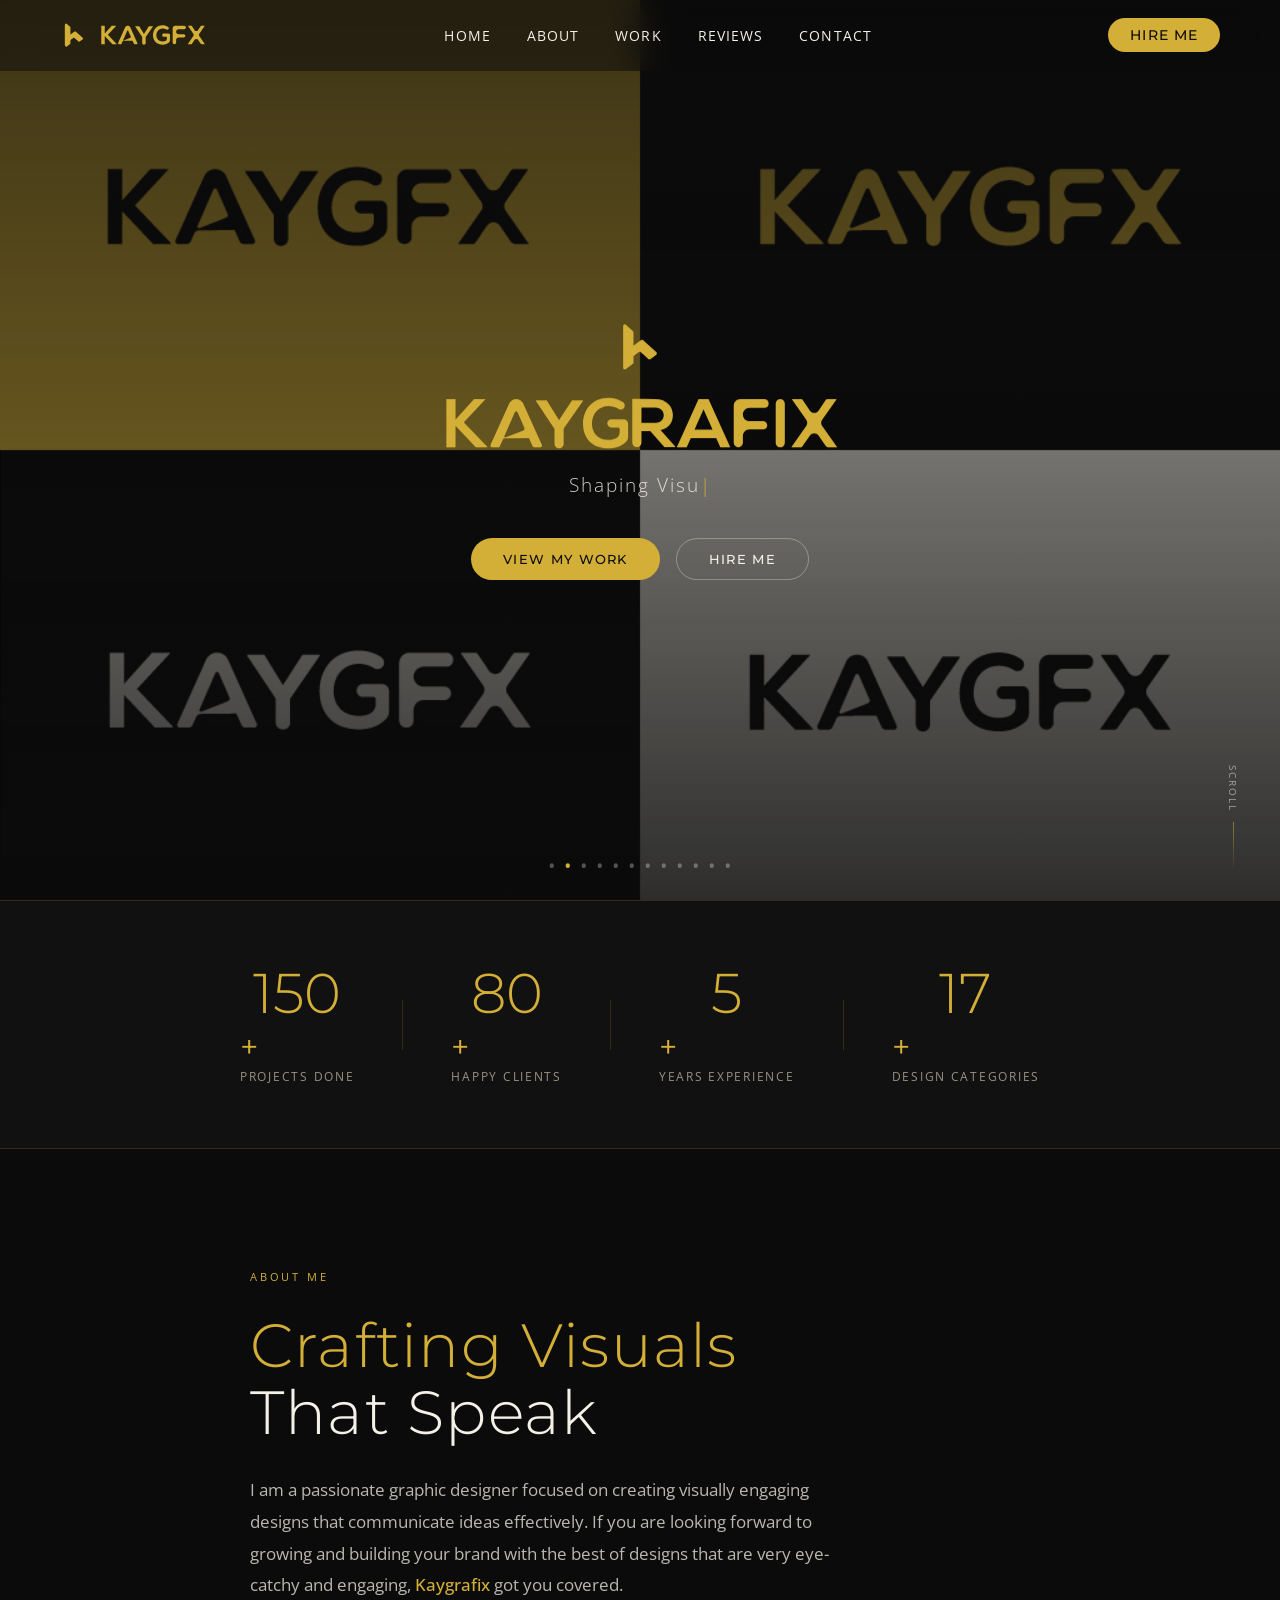
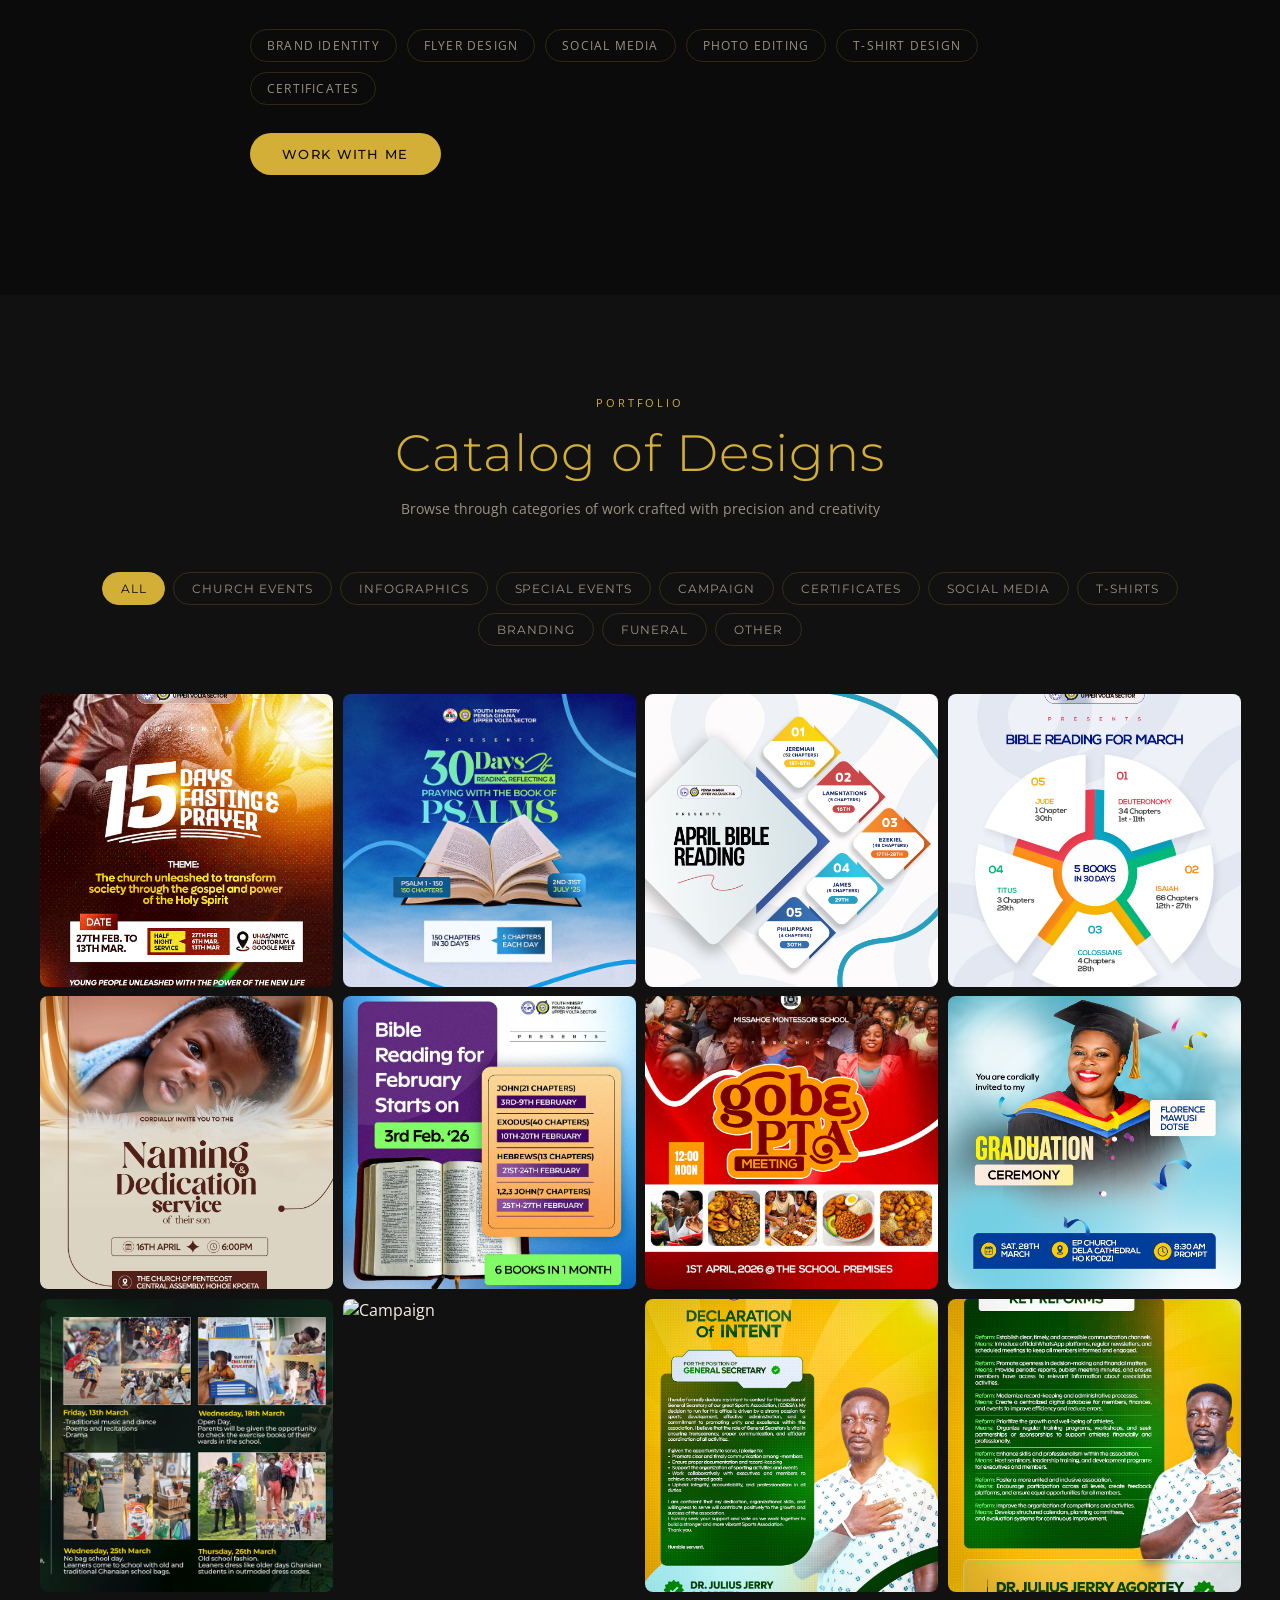
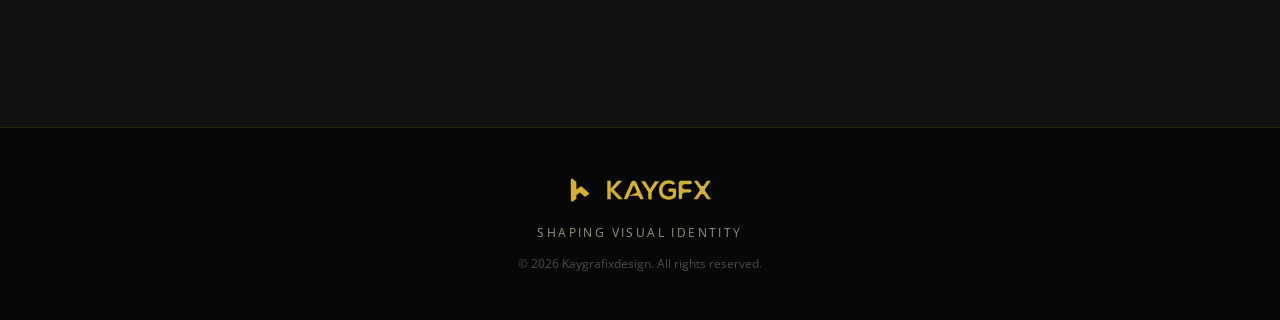
==== commit 3fe6e6f8: "Add files via upload" ====
--- a/index.html
+++ b/index.html
@@ -94,7 +94,7 @@
         </div>
         <div class="stat-divider"></div>
         <div class="stat-item">
-            <span class="stat-number" data-target="4">0</span><span class="stat-plus">+</span>
+            <span class="stat-number" data-target="5">0</span><span class="stat-plus">+</span>
             <span class="stat-label">Years Experience</span>
         </div>
         <div class="stat-divider"></div>
@@ -405,28 +405,18 @@
                     <button class="btn-outline" id="formReset">Send Another Message</button>
                 </div>
 
-                <form
-                    class="contact-form"
-                    id="contactForm"
-                    action="https://formsubmit.co/kaygrafx@gmail.com"
-                    method="POST"
-                >
-                    <!-- FormSubmit hidden config -->
-                    <input type="hidden" name="_captcha" value="false">
-                    <input type="hidden" name="_subject" value="New Hire Request — Kaygrafix Website">
-                    <input type="hidden" name="_template" value="table">
-                    <input type="hidden" name="_next" value="https://kaykay-josh.github.io/kaygrafixdesign/?sent=true">
+                <form action="https://formsubmit.co/kaygrafx@gmail.com" method="POST" class="contact-form" id="contactForm">
 
                     <div class="form-group">
-                        <input type="text" id="name" name="name" placeholder="Your Name" required>
-                        <label for="name">Your Name</label>
+                        <input type="text" id="fname" name="name" placeholder="Your Name" required>
+                        <label for="fname">Your Name</label>
                     </div>
                     <div class="form-group">
-                        <input type="email" id="email" name="email" placeholder="Email Address" required>
-                        <label for="email">Email Address</label>
+                        <input type="email" id="femail" name="email" placeholder="Email Address" required>
+                        <label for="femail">Email Address</label>
                     </div>
                     <div class="form-group">
-                        <select id="service" name="service" required>
+                        <select id="fservice" name="service" required>
                             <option value="" disabled selected>Type of Service</option>
                             <option>Flyer Design</option>
                             <option>Branding / Logo</option>
@@ -436,11 +426,11 @@
                             <option>Photo Editing / Restoration</option>
                             <option>Other</option>
                         </select>
-                        <label for="service">Type of Service</label>
+                        <label for="fservice">Type of Service</label>
                     </div>
                     <div class="form-group">
-                        <textarea id="message" name="message" placeholder="Tell me about your project..." rows="5" required></textarea>
-                        <label for="message">Your Message</label>
+                        <textarea id="fmessage" name="message" placeholder="Tell me about your project..." rows="5" required></textarea>
+                        <label for="fmessage">Your Message</label>
                     </div>
 
                     <button type="submit" class="btn-primary form-submit" id="submitBtn">
--- a/style.css
+++ b/style.css
@@ -521,11 +521,7 @@
 }
 
 .about-label::before {
-    content: '';
-    display: block;
-    width: 30px;
-    height: 1px;
-    background: var(--gold);
+    display: none;
 }
 
 .about-heading {
@@ -536,7 +532,7 @@
 }
 
 .about-heading em {
-    font-style: italic;
+    font-style: normal;
     color: var(--text);
 }
 
@@ -600,13 +596,7 @@
 }
 
 .section-header .about-label::before { display: none; }
-.section-header .about-label::after {
-    content: '';
-    display: block;
-    width: 30px;
-    height: 1px;
-    background: var(--gold);
-}
+.section-header .about-label::after { display: none; }
 
 .section-sub {
     font-size: 0.9rem;
@@ -682,6 +672,7 @@
     padding: 14px;
     opacity: 0;
     transition: opacity 0.4s ease;
+    pointer-events: none;   /* CRITICAL: lets clicks pass through to the image */
 }
 
 .grid-item:hover .grid-overlay {
@@ -1220,11 +1211,38 @@
 
 /* ZOOMED image */
 .lb-img.lb-zoomed {
-    cursor: zoom-out;
+    cursor: grab;
     transform: scale(1.6) !important;
     transition:
         transform 0.5s cubic-bezier(0.34, 1.10, 0.64, 1),
         opacity   0.4s ease !important;
+    max-width: none !important;
+    max-height: none !important;
+}
+
+.lb-img.lb-zoomed:active {
+    cursor: grabbing;
+}
+
+/* When zoomed, make the stage scrollable so user can pan */
+#lightbox.lb-zoomed-active {
+    overflow: auto;
+    align-items: flex-start;
+    justify-content: flex-start;
+    padding: 80px 40px;
+    cursor: default;
+}
+
+#lightbox.lb-zoomed-active .lb-stage {
+    overflow: visible;
+    width: auto;
+    height: auto;
+    min-width: 100%;
+    min-height: 100%;
+    display: flex;
+    align-items: center;
+    justify-content: center;
+    padding: 60px;
 }
 
 /* LIGHTBOX BUTTONS (shared) */
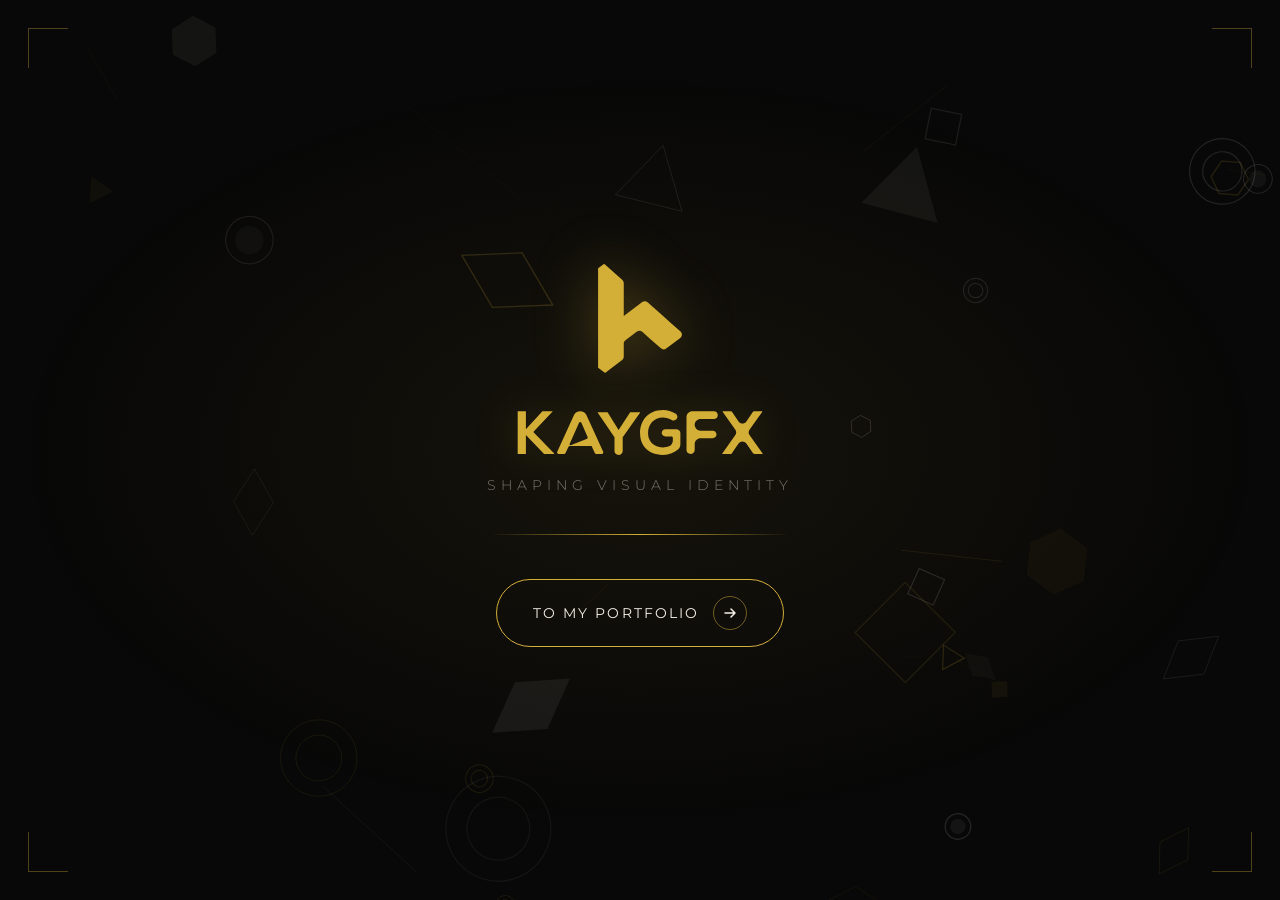
==== commit 6e16aa68: "Add files via upload" ====
--- a/index.html
+++ b/index.html
@@ -3,496 +3,454 @@
 <head>
     <meta charset="UTF-8">
     <meta name="viewport" content="width=device-width, initial-scale=1.0">
-    <title>KayGFX — Visual Design Studio</title>
-    <link href="https://fonts.googleapis.com/css2?family=Montserrat:wght@300;400;500;600&family=Open+Sans:wght@300;400;500&display=swap" rel="stylesheet">
-    <link rel="icon" type="image/png" href="icons/favicon.png">
-    <link rel="stylesheet" href="style.css">
+    <title>Welcome — KayGrafixDesign</title>
+    <link href="https://fonts.googleapis.com/css2?family=Montserrat:wght@200;300;400;600&family=Open+Sans:wght@300;400&display=swap" rel="stylesheet">
+    <style>
+
+        /* ─── RESET ─── */
+        *, *::before, *::after { margin:0; padding:0; box-sizing:border-box; }
+
+        :root {
+            --gold:       #d3af37;
+            --gold-light: #f0cc55;
+            --bg:         #080808;
+            --text:       #f5f1e8;
+            --muted:      rgba(245,241,232,0.45);
+        }
+
+        html, body {
+            width: 100%; height: 100%;
+            overflow: hidden;
+            background: var(--bg);
+            font-family: 'Open Sans', sans-serif;
+            color: var(--text);
+        }
+
+        /* ─── CANVAS (geometric shapes) ─── */
+        #canvas {
+            position: fixed;
+            inset: 0;
+            z-index: 0;
+        }
+
+        /* ─── RADIAL GLOW ─── */
+        .glow {
+            position: fixed;
+            inset: 0;
+            z-index: 1;
+            background: radial-gradient(
+                ellipse 70% 60% at 50% 50%,
+                rgba(211,175,55,0.07) 0%,
+                transparent 70%
+            );
+            pointer-events: none;
+            animation: glowPulse 4s ease-in-out infinite;
+        }
+
+        @keyframes glowPulse {
+            0%,100% { opacity: 0.6; }
+            50%      { opacity: 1; }
+        }
+
+        /* ─── CONTENT ─── */
+        .stage {
+            position: relative;
+            z-index: 10;
+            width: 100%;
+            height: 100%;
+            display: flex;
+            flex-direction: column;
+            align-items: center;
+            justify-content: center;
+            gap: 0;
+            padding: 40px 20px;
+        }
+
+        /* ICON */
+        .wlc-icon {
+            width: clamp(80px, 14vw, 130px);
+            height: clamp(80px, 14vw, 130px);
+            border-radius: 50%;
+            object-fit: cover;
+            opacity: 0;
+            transform: translateY(-30px) scale(0.85);
+            animation: dropIn 0.9s cubic-bezier(0.34,1.3,0.64,1) 0.3s forwards;
+            filter: drop-shadow(0 0 30px rgba(211,175,55,0.35));
+        }
+
+        /* LOGO */
+        .wlc-logo {
+            margin-top: 24px;
+            width: clamp(140px, 28vw, 260px);
+            opacity: 0;
+            transform: translateY(20px);
+            animation: riseIn 0.8s ease 0.85s forwards;
+            filter: drop-shadow(0 0 20px rgba(211,175,55,0.2));
+        }
+
+        /* TAGLINE */
+        .wlc-tagline {
+            margin-top: 18px;
+            font-family: 'Montserrat', sans-serif;
+            font-size: clamp(0.68rem, 2vw, 0.9rem);
+            font-weight: 300;
+            letter-spacing: 0.35em;
+            text-transform: uppercase;
+            color: var(--muted);
+            opacity: 0;
+            animation: riseIn 0.8s ease 1.3s forwards;
+        }
+
+        /* DIVIDER */
+        .wlc-divider {
+            margin-top: 40px;
+            width: 0;
+            height: 1px;
+            background: linear-gradient(to right, transparent, var(--gold), transparent);
+            animation: expandLine 1s ease 1.7s forwards;
+        }
+
+        @keyframes expandLine {
+            to { width: clamp(160px, 30vw, 300px); }
+        }
+
+        /* CTA BUTTON */
+        .wlc-btn {
+            margin-top: 44px;
+            display: inline-flex;
+            align-items: center;
+            gap: 14px;
+            padding: 16px 36px;
+            border: 1px solid var(--gold);
+            border-radius: 60px;
+            text-decoration: none;
+            color: var(--text);
+            font-family: 'Montserrat', sans-serif;
+            font-size: clamp(0.72rem, 1.8vw, 0.85rem);
+            font-weight: 400;
+            letter-spacing: 0.15em;
+            text-transform: uppercase;
+            cursor: pointer;
+            background: transparent;
+            opacity: 0;
+            transform: translateY(16px);
+            animation: riseIn 0.8s ease 2s forwards;
+            transition: background 0.4s ease, color 0.4s ease,
+                        box-shadow 0.4s ease, transform 0.3s ease,
+                        gap 0.3s ease;
+            position: relative;
+            overflow: hidden;
+        }
+
+        /* shimmer sweep on hover */
+        .wlc-btn::before {
+            content: '';
+            position: absolute;
+            inset: 0;
+            background: linear-gradient(120deg,
+                transparent 0%, rgba(211,175,55,0.18) 50%, transparent 100%);
+            transform: translateX(-100%);
+            transition: transform 0.5s ease;
+        }
+
+        .wlc-btn:hover::before { transform: translateX(100%); }
+
+        .wlc-btn:hover {
+            background: rgba(211,175,55,0.1);
+            box-shadow: 0 0 40px rgba(211,175,55,0.2), inset 0 0 20px rgba(211,175,55,0.05);
+            color: var(--gold);
+            transform: translateY(-3px);
+            gap: 20px;
+        }
+
+        /* ARROW SVG */
+        .arrow-wrap {
+            display: flex;
+            align-items: center;
+            justify-content: center;
+            width: 34px;
+            height: 34px;
+            border-radius: 50%;
+            border: 1px solid rgba(211,175,55,0.5);
+            transition: border-color 0.3s ease, background 0.3s ease;
+            flex-shrink: 0;
+        }
+
+        .wlc-btn:hover .arrow-wrap {
+            background: var(--gold);
+            border-color: var(--gold);
+        }
+
+        .arrow-wrap svg {
+            transition: transform 0.3s ease;
+        }
+        .wlc-btn:hover .arrow-wrap svg {
+            transform: translateX(3px);
+        }
+
+        /* CORNER MARKS */
+        .corner {
+            position: fixed;
+            width: 40px;
+            height: 40px;
+            opacity: 0;
+            animation: fadeCorner 1s ease 2.2s forwards;
+        }
+        .corner-tl { top: 28px; left: 28px;
+            border-top: 1px solid rgba(211,175,55,0.35);
+            border-left: 1px solid rgba(211,175,55,0.35); }
+        .corner-tr { top: 28px; right: 28px;
+            border-top: 1px solid rgba(211,175,55,0.35);
+            border-right: 1px solid rgba(211,175,55,0.35); }
+        .corner-bl { bottom: 28px; left: 28px;
+            border-bottom: 1px solid rgba(211,175,55,0.35);
+            border-left: 1px solid rgba(211,175,55,0.35); }
+        .corner-br { bottom: 28px; right: 28px;
+            border-bottom: 1px solid rgba(211,175,55,0.35);
+            border-right: 1px solid rgba(211,175,55,0.35); }
+
+        @keyframes dropIn {
+            to { opacity:1; transform: translateY(0) scale(1); }
+        }
+        @keyframes riseIn {
+            to { opacity:1; transform: translateY(0); }
+        }
+        @keyframes fadeCorner {
+            to { opacity: 1; }
+        }
+
+        /* mobile */
+        @media (max-width: 480px) {
+            .wlc-btn { padding: 14px 26px; }
+            .corner { width: 28px; height: 28px; }
+        }
+
+    </style>
 </head>
 <body>
 
-    <!-- NAVBAR -->
-    <nav class="navbar" id="navbar">
-        <div class="nav-left">
-            <img src="SVG/icon.svg" class="nav-logo" alt="KayGFX Icon">
-            <img src="SVG/primarylogo.svg" class="primary-logo" alt="KayGFX">
-        </div>
-        <ul>
-            <li><a href="#hero">Home</a></li>
-            <li><a href="#about">About</a></li>
-            <li><a href="#portfolio">Work</a></li>
-            <li><a href="#testimonials">Reviews</a></li>
-            <li><a href="#contact">Contact</a></li>
-        </ul>
-        <a href="#contact" class="hire-btn">Hire Me</a>
-        <div class="hamburger" id="hamburger" onclick="toggleMenu(event)">
-            <span></span>
-            <span></span>
-            <span></span>
-        </div>
-    </nav>
-
-    <!-- HERO -->
-    <section class="hero" id="hero">
-        <div class="slides">
-            <img class="slide" src="1x/Artboard-7.jpg" alt="">
-            <img class="slide" src="1x/Artboard-10.jpg" alt="">
-            <img class="slide" src="1x/Artboard-12.jpg" alt="">
-            <img class="slide" src="1x/Artboard-13.jpg" alt="">
-            <img class="slide" src="1x/Artboard-14.jpg" alt="">
-            <img class="slide" src="1x/Artboard-15.jpg" alt="">
-            <img class="slide" src="1x/Artboard-16.jpg" alt="">
-            <img class="slide" src="1x/Artboard-17.jpg" alt="">
-            <img class="slide" src="1x/Artboard-18.jpg" alt="">
-            <img class="slide" src="1x/Artboard-19.jpg" alt="">
-            <img class="slide" src="1x/Artboard-20.jpg" alt="">
-            <img class="slide" src="1x/Artboard-21.jpg" alt="">
-        </div>
-
-        <div class="dark-overlay"></div>
-
-        <div class="hero-text">
-            <img class="logokaygfx hero-logo-anim" src="SVG/icon.svg" alt="KayGFX">
-            <img class="hero-title hero-title-anim" src="SVG/secondarylogo.svg" alt="Kaygrafix Design">
-            <p class="hero-tagline"><span id="typed-text"></span><span class="cursor">|</span></p>
-            <div class="hero-cta hero-cta-anim">
-                <a href="#portfolio" class="btn-primary">View My Work</a>
-                <a href="#contact" class="btn-outline">Hire Me</a>
-            </div>
-        </div>
-
-        <div class="dots">
-            <span class="dot active">&#x2022;</span>
-            <span class="dot">&#x2022;</span>
-            <span class="dot">&#x2022;</span>
-            <span class="dot">&#x2022;</span>
-            <span class="dot">&#x2022;</span>
-            <span class="dot">&#x2022;</span>
-            <span class="dot">&#x2022;</span>
-            <span class="dot">&#x2022;</span>
-            <span class="dot">&#x2022;</span>
-            <span class="dot">&#x2022;</span>
-            <span class="dot">&#x2022;</span>
-            <span class="dot">&#x2022;</span>
-        </div>
-
-        <div class="scroll-indicator">
-            <span>Scroll</span>
-            <div class="scroll-line"></div>
-        </div>
-    </section>
-
-    <!-- STATS BAR -->
-    <div class="stats-bar reveal">
-        <div class="stat-item">
-            <span class="stat-number" data-target="150">0</span><span class="stat-plus">+</span>
-            <span class="stat-label">Projects Done</span>
-        </div>
-        <div class="stat-divider"></div>
-        <div class="stat-item">
-            <span class="stat-number" data-target="80">0</span><span class="stat-plus">+</span>
-            <span class="stat-label">Happy Clients</span>
-        </div>
-        <div class="stat-divider"></div>
-        <div class="stat-item">
-            <span class="stat-number" data-target="5">0</span><span class="stat-plus">+</span>
-            <span class="stat-label">Years Experience</span>
-        </div>
-        <div class="stat-divider"></div>
-        <div class="stat-item">
-            <span class="stat-number" data-target="17">0</span><span class="stat-plus">+</span>
-            <span class="stat-label">Design Categories</span>
-        </div>
+    <!-- ANIMATED CANVAS -->
+    <canvas id="canvas"></canvas>
+    <div class="glow"></div>
+
+    <!-- CORNER MARKS -->
+    <div class="corner corner-tl"></div>
+    <div class="corner corner-tr"></div>
+    <div class="corner corner-bl"></div>
+    <div class="corner corner-br"></div>
+
+    <!-- MAIN CONTENT -->
+    <div class="stage">
+
+        <img class="wlc-icon" src="SVG/icon.svg" alt="KayGFX Icon">
+        <img class="wlc-logo" src="SVG/primarylogo.svg" alt="KayGrafixDesign">
+        <p class="wlc-tagline">Shaping Visual Identity</p>
+        <div class="wlc-divider"></div>
+
+        <a class="wlc-btn" href="portfolio.html" target="_blank">
+            <span>To My Portfolio</span>
+            <span class="arrow-wrap">
+                <svg width="14" height="14" viewBox="0 0 14 14" fill="none">
+                    <path d="M2 7h10M8 3l4 4-4 4"
+                          stroke="currentColor" stroke-width="1.5"
+                          stroke-linecap="round" stroke-linejoin="round"/>
+                </svg>
+            </span>
+        </a>
+
     </div>
 
-    <!-- ABOUT -->
-    <section class="about" id="about">
-        <div class="about-inner reveal">
-            <div class="about-label">About Me</div>
-            <h2 class="about-heading">Crafting Visuals<br><em>That Speak</em></h2>
-            <p class="about-text">
-                I am a passionate graphic designer focused on creating visually engaging designs 
-                that communicate ideas effectively. If you are looking forward to growing and building
-                your brand with the best of designs that are very eye-catchy and engaging, <strong>Kaygrafix</strong> got you covered.
-            </p>
-            <div class="about-tags">
-                <span>Brand Identity</span>
-                <span>Flyer Design</span>
-                <span>Social Media</span>
-                <span>Photo Editing</span>
-                <span>T-Shirt Design</span>
-                <span>Certificates</span>
-            </div>
-            <a href="#contact" class="btn-primary">Work With Me</a>
-        </div>
-    </section>
-
-    <!-- PORTFOLIO -->
-    <section class="portfolio" id="portfolio">
-        <div class="section-header reveal">
-            <div class="about-label">Portfolio</div>
-            <h2>Catalog of Designs</h2>
-            <p class="section-sub">Browse through categories of work crafted with precision and creativity</p>
-        </div>
-
-        <!-- FILTER TABS -->
-        <div class="filter-tabs reveal">
-            <button class="filter-btn active" data-filter="all">All</button>
-            <button class="filter-btn" data-filter="church-events">Church Events</button>
-            <button class="filter-btn" data-filter="infographics">Infographics</button>
-            <button class="filter-btn" data-filter="special-events">Special Events</button>
-            <button class="filter-btn" data-filter="campaign">Campaign</button>
-            <button class="filter-btn" data-filter="certificates">Certificates</button>
-            <button class="filter-btn" data-filter="social-media">Social Media</button>
-            <button class="filter-btn" data-filter="t-shirt">T-Shirts</button>
-            <button class="filter-btn" data-filter="branding">Branding</button>
-            <button class="filter-btn" data-filter="funeral">Funeral</button>
-            <button class="filter-btn" data-filter="other">Other</button>
-        </div>
-
-        <!-- PORTFOLIO GRID -->
-        <div class="portfolio-grid">
-
-            <!-- Church Events -->
-            <div class="grid-item" data-category="church-events"><img src="images/15-DAYS.jpg" class="lb-trigger" loading="lazy" alt="Church Event"><div class="grid-overlay"><span>Church Events</span></div></div>
-            <div class="grid-item" data-category="church-events"><img src="images/july.jpg" class="lb-trigger" loading="lazy" alt="Church Event"><div class="grid-overlay"><span>Church Events</span></div></div>
-
-            <!-- Infographics -->
-            <div class="grid-item" data-category="infographics"><img src="images/april-read.jpg" class="lb-trigger" loading="lazy" alt="Infographic"><div class="grid-overlay"><span>Infographics</span></div></div>
-            <div class="grid-item" data-category="infographics"><img src="images/MARCH.jpg" class="lb-trigger" loading="lazy" alt="Infographic"><div class="grid-overlay"><span>Infographics</span></div></div>
-
-            <!-- Special Events -->
-            <div class="grid-item" data-category="special-events"><img src="images/NAMING.jpg" class="lb-trigger" loading="lazy" alt="Special Event"><div class="grid-overlay"><span>Special Events</span></div></div>
-            <div class="grid-item" data-category="special-events"><img src="images/BIBLE-FEB.jpg" class="lb-trigger" loading="lazy" alt="Special Event"><div class="grid-overlay"><span>Special Events</span></div></div>
-            <div class="grid-item" data-category="special-events"><img src="images/GOB3.jpg" class="lb-trigger" loading="lazy" alt="Special Event"><div class="grid-overlay"><span>Special Events</span></div></div>
-            <div class="grid-item" data-category="special-events"><img src="images/grads.jpg" class="lb-trigger" loading="lazy" alt="Special Event"><div class="grid-overlay"><span>Special Events</span></div></div>
-            <div class="grid-item" data-category="special-events"><img src="images/ACTTSS.jpg" class="lb-trigger" loading="lazy" alt="Special Event"><div class="grid-overlay"><span>Special Events</span></div></div>
-
-            <!-- Campaign -->
-            <div class="grid-item" data-category="campaign"><img src="images/CHAIRMAN.jpg" class="lb-trigger" loading="lazy" alt="Campaign"><div class="grid-overlay"><span>Campaign</span></div></div>
-            <div class="grid-item" data-category="campaign"><img src="images/campaign.jpg" class="lb-trigger" loading="lazy" alt="Campaign"><div class="grid-overlay"><span>Campaign</span></div></div>
-            <div class="grid-item" data-category="campaign"><img src="images/key-reforms.jpg" class="lb-trigger" loading="lazy" alt="Campaign"><div class="grid-overlay"><span>Campaign</span></div></div>
-
-            <!-- Certificates -->
-            <div class="grid-item" data-category="certificates"><img src="images/franco_democert.jpg" class="lb-trigger" loading="lazy" alt="Certificate"><div class="grid-overlay"><span>Certificates</span></div></div>
-            <div class="grid-item" data-category="certificates"><img src="images/cert-1.jpg" class="lb-trigger" loading="lazy" alt="Certificate"><div class="grid-overlay"><span>Certificates</span></div></div>
-            <div class="grid-item" data-category="certificates"><img src="images/cert-3.jpg" class="lb-trigger" loading="lazy" alt="Certificate"><div class="grid-overlay"><span>Certificates</span></div></div>
-
-            <!-- Citations -->
-            <div class="grid-item" data-category="other"><img src="images/mum-citation-epuc.jpg" class="lb-trigger" loading="lazy" alt="Citation"><div class="grid-overlay"><span>Citations</span></div></div>
-
-            <!-- Social Media -->
-            <div class="grid-item" data-category="social-media"><img src="images/gruds-oil.jpg" class="lb-trigger" loading="lazy" alt="Social Media"><div class="grid-overlay"><span>Social Media</span></div></div>
-            <div class="grid-item" data-category="social-media"><img src="images/counseling.jpg" class="lb-trigger" loading="lazy" alt="Social Media"><div class="grid-overlay"><span>Social Media</span></div></div>
-            <div class="grid-item" data-category="social-media"><img src="images/fredkac.jpg" class="lb-trigger" loading="lazy" alt="Social Media"><div class="grid-overlay"><span>Social Media</span></div></div>
-            <div class="grid-item" data-category="social-media"><img src="images/samedia3.jpg" class="lb-trigger" loading="lazy" alt="Social Media"><div class="grid-overlay"><span>Social Media</span></div></div>
-            <div class="grid-item" data-category="social-media"><img src="images/samedia2.jpg" class="lb-trigger" loading="lazy" alt="Social Media"><div class="grid-overlay"><span>Social Media</span></div></div>
-            <div class="grid-item" data-category="social-media"><img src="images/social-media-post-2.jpg" class="lb-trigger" loading="lazy" alt="Social Media"><div class="grid-overlay"><span>Social Media</span></div></div>
-            <div class="grid-item" data-category="social-media"><img src="images/social-media-post-1.jpg" class="lb-trigger" loading="lazy" alt="Social Media"><div class="grid-overlay"><span>Social Media</span></div></div>
-            <div class="grid-item" data-category="social-media"><img src="images/powerline.jpg" class="lb-trigger" loading="lazy" alt="Social Media"><div class="grid-overlay"><span>Social Media</span></div></div>
-            <div class="grid-item" data-category="social-media"><img src="images/samedia1.jpg" class="lb-trigger" loading="lazy" alt="Social Media"><div class="grid-overlay"><span>Social Media</span></div></div>
-            <div class="grid-item" data-category="social-media"><img src="images/fundsappeal.jpg" class="lb-trigger" loading="lazy" alt="Social Media"><div class="grid-overlay"><span>Social Media</span></div></div>
-
-            <!-- T-Shirts -->
-            <div class="grid-item" data-category="t-shirt"><img src="images/t-shirt-design-1.jpg" class="lb-trigger" loading="lazy" alt="T-Shirt"><div class="grid-overlay"><span>T-Shirt Design</span></div></div>
-            <div class="grid-item" data-category="t-shirt"><img src="images/t-shirt-design-2.jpg" class="lb-trigger" loading="lazy" alt="T-Shirt"><div class="grid-overlay"><span>T-Shirt Design</span></div></div>
-            <div class="grid-item" data-category="t-shirt"><img src="images/t-shirt-design-3.jpg" class="lb-trigger" loading="lazy" alt="T-Shirt"><div class="grid-overlay"><span>T-Shirt Design</span></div></div>
-            <div class="grid-item" data-category="t-shirt"><img src="images/t-shirt-design-4.jpg" class="lb-trigger" loading="lazy" alt="T-Shirt"><div class="grid-overlay"><span>T-Shirt Design</span></div></div>
-            <div class="grid-item" data-category="t-shirt"><img src="images/aluminumBLUEBLACKMKP.jpg" class="lb-trigger" loading="lazy" alt="T-Shirt"><div class="grid-overlay"><span>T-Shirt Design</span></div></div>
-            <div class="grid-item" data-category="t-shirt"><img src="images/aluminumyellowmockup.jpg" class="lb-trigger" loading="lazy" alt="T-Shirt"><div class="grid-overlay"><span>T-Shirt Design</span></div></div>
-            <div class="grid-item" data-category="t-shirt"><img src="images/fodomenew.jpg" class="lb-trigger" loading="lazy" alt="T-Shirt"><div class="grid-overlay"><span>T-Shirt Design</span></div></div>
-            <div class="grid-item" data-category="t-shirt"><img src="images/jhsshirtmissahoeblue.jpg" class="lb-trigger" loading="lazy" alt="T-Shirt"><div class="grid-overlay"><span>T-Shirt Design</span></div></div>
-            <div class="grid-item" data-category="t-shirt"><img src="images/jhsshirtmissahoe.jpg" class="lb-trigger" loading="lazy" alt="T-Shirt"><div class="grid-overlay"><span>T-Shirt Design</span></div></div>
-            <div class="grid-item" data-category="t-shirt"><img src="images/BAIKASHIRTMKPNEW.jpg" class="lb-trigger" loading="lazy" alt="T-Shirt"><div class="grid-overlay"><span>T-Shirt Design</span></div></div>
-
-            <!-- Sports -->
-            <div class="grid-item" data-category="other"><img src="images/matchday.jpg" class="lb-trigger" loading="lazy" alt="Sports"><div class="grid-overlay"><span>Sports Design</span></div></div>
-
-            <!-- Resume/CV -->
-            <div class="grid-item" data-category="other"><img src="images/cv-joshua.jpg" class="lb-trigger" loading="lazy" alt="Resume"><div class="grid-overlay"><span>Resume &amp; CV</span></div></div>
-
-            <!-- Book Covers -->
-            <div class="grid-item" data-category="other"><img src="images/book-cover-1.jpg" class="lb-trigger" loading="lazy" alt="Book Cover"><div class="grid-overlay"><span>Book Cover</span></div></div>
-
-            <!-- Funeral Invitations -->
-            <div class="grid-item" data-category="funeral"><img src="images/funeral_wom1.jpg" class="lb-trigger" loading="lazy" alt="Funeral"><div class="grid-overlay"><span>Funeral Invitation</span></div></div>
-            <div class="grid-item" data-category="funeral"><img src="images/funeralman.jpg" class="lb-trigger" loading="lazy" alt="Funeral"><div class="grid-overlay"><span>Funeral Invitation</span></div></div>
-            <div class="grid-item" data-category="funeral"><img src="images/eliza_funeral.jpg" class="lb-trigger" loading="lazy" alt="Funeral"><div class="grid-overlay"><span>Funeral Invitation</span></div></div>
-            <div class="grid-item" data-category="funeral"><img src="images/pozofuneral.jpg" class="lb-trigger" loading="lazy" alt="Funeral"><div class="grid-overlay"><span>Funeral Invitation</span></div></div>
-            <div class="grid-item" data-category="funeral"><img src="images/elizabeth_funeral.jpg" class="lb-trigger" loading="lazy" alt="Funeral"><div class="grid-overlay"><span>Funeral Invitation</span></div></div>
-            <div class="grid-item" data-category="funeral"><img src="images/beauty3by4.jpg" class="lb-trigger" loading="lazy" alt="Funeral"><div class="grid-overlay"><span>Funeral Invitation</span></div></div>
-            <div class="grid-item" data-category="funeral"><img src="images/FUNERAL-2.jpg" class="lb-trigger" loading="lazy" alt="Funeral"><div class="grid-overlay"><span>Funeral Invitation</span></div></div>
-            <div class="grid-item" data-category="funeral"><img src="images/funeral-11.jpg" class="lb-trigger" loading="lazy" alt="Funeral"><div class="grid-overlay"><span>Funeral Invitation</span></div></div>
-            <div class="grid-item" data-category="funeral"><img src="images/FUNERALINVITATION.jpg" class="lb-trigger" loading="lazy" alt="Funeral"><div class="grid-overlay"><span>Funeral Invitation</span></div></div>
-            <div class="grid-item" data-category="funeral"><img src="images/funeral-receipt.jpg" class="lb-trigger" loading="lazy" alt="Funeral"><div class="grid-overlay"><span>Funeral Invitation</span></div></div>
-
-            <!-- Photo Restoration -->
-            <div class="grid-item" data-category="other"><img src="images/jacob.jpg" class="lb-trigger" loading="lazy" alt="Photo Restoration"><div class="grid-overlay"><span>Photo Restoration</span></div></div>
-            <div class="grid-item" data-category="other"><img src="images/nii-dad.jpg" class="lb-trigger" loading="lazy" alt="Photo Restoration"><div class="grid-overlay"><span>Photo Restoration</span></div></div>
-
-            <!-- Picture Editing -->
-            <div class="grid-item" data-category="other"><img src="images/picture-edit-1.jpg" class="lb-trigger" loading="lazy" alt="Picture Edit"><div class="grid-overlay"><span>Picture Editing</span></div></div>
-            <div class="grid-item" data-category="other"><img src="images/picture-edit-2.jpg" class="lb-trigger" loading="lazy" alt="Picture Edit"><div class="grid-overlay"><span>Picture Editing</span></div></div>
-
-            <!-- Complimentary Cards -->
-            <div class="grid-item" data-category="other"><img src="images/comp-1.jpg" class="lb-trigger" loading="lazy" alt="Card"><div class="grid-overlay"><span>Complimentary Cards</span></div></div>
-            <div class="grid-item" data-category="other"><img src="images/comp-2.jpg" class="lb-trigger" loading="lazy" alt="Card"><div class="grid-overlay"><span>Complimentary Cards</span></div></div>
-            <div class="grid-item" data-category="other"><img src="images/comp-3.jpg" class="lb-trigger" loading="lazy" alt="Card"><div class="grid-overlay"><span>Complimentary Cards</span></div></div>
-
-            <!-- Labels -->
-            <div class="grid-item" data-category="other"><img src="images/label-1.jpg" class="lb-trigger" loading="lazy" alt="Label"><div class="grid-overlay"><span>Labels</span></div></div>
-
-            <!-- Branding -->
-            <div class="grid-item" data-category="branding"><img src="1x/Artboard-1.jpg" class="lb-trigger" loading="lazy" alt="Branding"><div class="grid-overlay"><span>Branding</span></div></div>
-            <div class="grid-item" data-category="branding"><img src="1x/Artboard-2.jpg" class="lb-trigger" loading="lazy" alt="Branding"><div class="grid-overlay"><span>Branding</span></div></div>
-            <div class="grid-item" data-category="branding"><img src="1x/Artboard-3.jpg" class="lb-trigger" loading="lazy" alt="Branding"><div class="grid-overlay"><span>Branding</span></div></div>
-            <div class="grid-item" data-category="branding"><img src="1x/Artboard-4.jpg" class="lb-trigger" loading="lazy" alt="Branding"><div class="grid-overlay"><span>Branding</span></div></div>
-            <div class="grid-item" data-category="branding"><img src="1x/Artboard-5.jpg" class="lb-trigger" loading="lazy" alt="Branding"><div class="grid-overlay"><span>Branding</span></div></div>
-            <div class="grid-item" data-category="branding"><img src="1x/Artboard-6.jpg" class="lb-trigger" loading="lazy" alt="Branding"><div class="grid-overlay"><span>Branding</span></div></div>
-            <div class="grid-item" data-category="branding"><img src="1x/Artboard-7.jpg" class="lb-trigger" loading="lazy" alt="Branding"><div class="grid-overlay"><span>Branding</span></div></div>
-            <div class="grid-item" data-category="branding"><img src="1x/Artboard-8.jpg" class="lb-trigger" loading="lazy" alt="Branding"><div class="grid-overlay"><span>Branding</span></div></div>
-            <div class="grid-item" data-category="branding"><img src="1x/Artboard-9.jpg" class="lb-trigger" loading="lazy" alt="Branding"><div class="grid-overlay"><span>Branding</span></div></div>
-            <div class="grid-item" data-category="branding"><img src="1x/Artboard-10.jpg" class="lb-trigger" loading="lazy" alt="Branding"><div class="grid-overlay"><span>Branding</span></div></div>
-            <div class="grid-item" data-category="branding"><img src="1x/Artboard-11.jpg" class="lb-trigger" loading="lazy" alt="Branding"><div class="grid-overlay"><span>Branding</span></div></div>
-            <div class="grid-item" data-category="branding"><img src="1x/Artboard-12.jpg" class="lb-trigger" loading="lazy" alt="Branding"><div class="grid-overlay"><span>Branding</span></div></div>
-            <div class="grid-item" data-category="branding"><img src="1x/Artboard-13.jpg" class="lb-trigger" loading="lazy" alt="Branding"><div class="grid-overlay"><span>Branding</span></div></div>
-            <div class="grid-item" data-category="branding"><img src="1x/Artboard-14.jpg" class="lb-trigger" loading="lazy" alt="Branding"><div class="grid-overlay"><span>Branding</span></div></div>
-            <div class="grid-item" data-category="branding"><img src="1x/Artboard-15.jpg" class="lb-trigger" loading="lazy" alt="Branding"><div class="grid-overlay"><span>Branding</span></div></div>
-            <div class="grid-item" data-category="branding"><img src="1x/Artboard-16.jpg" class="lb-trigger" loading="lazy" alt="Branding"><div class="grid-overlay"><span>Branding</span></div></div>
-            <div class="grid-item" data-category="branding"><img src="1x/Artboard-17.jpg" class="lb-trigger" loading="lazy" alt="Branding"><div class="grid-overlay"><span>Branding</span></div></div>
-            <div class="grid-item" data-category="branding"><img src="1x/Artboard-18.jpg" class="lb-trigger" loading="lazy" alt="Branding"><div class="grid-overlay"><span>Branding</span></div></div>
-            <div class="grid-item" data-category="branding"><img src="1x/Artboard-19.jpg" class="lb-trigger" loading="lazy" alt="Branding"><div class="grid-overlay"><span>Branding</span></div></div>
-            <div class="grid-item" data-category="branding"><img src="1x/Artboard-20.jpg" class="lb-trigger" loading="lazy" alt="Branding"><div class="grid-overlay"><span>Branding</span></div></div>
-            <div class="grid-item" data-category="branding"><img src="1x/Artboard-21.jpg" class="lb-trigger" loading="lazy" alt="Branding"><div class="grid-overlay"><span>Branding</span></div></div>
-            <div class="grid-item" data-category="branding"><img src="1x/Artboard-22.jpg" class="lb-trigger" loading="lazy" alt="Branding"><div class="grid-overlay"><span>Branding</span></div></div>
-            <div class="grid-item" data-category="branding"><img src="1x/Artboard-23.jpg" class="lb-trigger" loading="lazy" alt="Branding"><div class="grid-overlay"><span>Branding</span></div></div>
-            <div class="grid-item" data-category="branding"><img src="1x/Artboard-24.jpg" class="lb-trigger" loading="lazy" alt="Branding"><div class="grid-overlay"><span>Branding</span></div></div>
-
-            <!-- Birthday Flyers -->
-            <div class="grid-item" data-category="special-events"><img src="images/bright-pic-birth.jpg" class="lb-trigger" loading="lazy" alt="Birthday Flyer"><div class="grid-overlay"><span>Birthday Flyers</span></div></div>
-            <div class="grid-item" data-category="special-events"><img src="images/ansahApp.jpg" class="lb-trigger" loading="lazy" alt="Birthday Flyer"><div class="grid-overlay"><span>Birthday Flyers</span></div></div>
-
-        </div>
-
-        <!-- LOAD MORE -->
-        <div class="load-more-wrap reveal">
-            <button class="btn-outline" id="load-more-btn">Load More</button>
-        </div>
-
-    </section>
-
-    <!-- TESTIMONIALS -->
-    <section class="testimonials" id="testimonials">
-        <div class="section-header reveal">
-            <div class="about-label">Testimonials</div>
-            <h2>What Clients Say</h2>
-        </div>
-
-        <div class="testimonial-track reveal">
-            <div class="testimonial-card">
-                <div class="stars">★★★★★</div>
-                <p>"Kaygrafix delivered an outstanding flyer design for our church event. Clean, professional and exactly what we envisioned. Highly recommend!"</p>
-                <div class="client-info">
-                    <div class="client-avatar">EK</div>
-                    <div>
-                        <strong>Elder Kwame</strong>
-                        <span>Church Administrator</span>
-                    </div>
-                </div>
-            </div>
-            <div class="testimonial-card">
-                <div class="stars">★★★★★</div>
-                <p>"Our brand identity came alive after working with Kay. The t-shirt designs were perfect — our team loved every single piece."</p>
-                <div class="client-info">
-                    <div class="client-avatar">AA</div>
-                    <div>
-                        <strong>Abena Asante</strong>
-                        <span>Business Owner</span>
-                    </div>
-                </div>
-            </div>
-            <div class="testimonial-card">
-                <div class="stars">★★★★★</div>
-                <p>"Quick turnaround, great communication, and the final product was stunning. Kay truly understands what it means to make a design speak."</p>
-                <div class="client-info">
-                    <div class="client-avatar">JM</div>
-                    <div>
-                        <strong>Joshua Mensah</strong>
-                        <span>Event Organiser</span>
-                    </div>
-                </div>
-            </div>
-            <div class="testimonial-card">
-                <div class="stars">★★★★★</div>
-                <p>"The social media graphics Kay made for us brought so much engagement. Clients kept asking who designed them — we're proud to say Kaygrafix!"</p>
-                <div class="client-info">
-                    <div class="client-avatar">RO</div>
-                    <div>
-                        <strong>Ruth Osei</strong>
-                        <span>Marketing Manager</span>
-                    </div>
-                </div>
-            </div>
-        </div>
-    </section>
-
-    <!-- CONTACT -->
-    <section class="contact" id="contact">
-        <div class="section-header reveal">
-            <div class="about-label">Contact</div>
-            <h2>Let's Work Together</h2>
-            <p class="section-sub">Ready to bring your vision to life? Send a message and let's create something great.</p>
-        </div>
-
-        <div class="contact-layout reveal">
-
-            <!-- CONTACT INFO -->
-            <div class="contact-info">
-                <div class="contact-detail">
-                    <div class="contact-icon">✉</div>
-                    <div>
-                        <span class="contact-label">Email</span>
-                        <a href="mailto:kaygrafixdesign@gmail.com" class="contact-link">kaygrafixdesign@gmail.com</a>
-                    </div>
-                </div>
-                <div class="contact-detail">
-                    <div class="contact-icon">📱</div>
-                    <div>
-                        <span class="contact-label">WhatsApp</span>
-                        <a href="https://wa.me/233571745254" target="_blank" class="contact-link">+233 571 745 254</a>
-                    </div>
-                </div>
-
-                <div class="socials">
-                    <a href="https://web.facebook.com/kkayjoshua" target="_blank" class="social facebook">
-                        <span class="icon"><img src="icons/facebook-svgrepo-com.svg" alt="Facebook"></span>
-                        <span class="label">Facebook</span>
-                    </a>
-                    <a href="https://www.instagram.com/kkayjoshua/?hl=en" target="_blank" class="social instagram">
-                        <span class="icon"><img src="icons/instagram-svgrepo-com.svg" alt="Instagram"></span>
-                        <span class="label">Instagram</span>
-                    </a>
-                    <a href="https://www.linkedin.com/in/kaykay-josh-4358473ba" target="_blank" class="social linkedin">
-                        <span class="icon"><img src="icons/linkedin-svgrepo-com.svg" alt="LinkedIn"></span>
-                        <span class="label">LinkedIn</span>
-                    </a>
-                    <a href="https://t.me/Joshkaykay" target="_blank" class="social telegram">
-                        <span class="icon"><img src="icons/Telegram_black_logo.svg" alt="Telegram"></span>
-                        <span class="label">Telegram</span>
-                    </a>
-                    <a href="https://www.threads.com/@kkayjoshua" target="_blank" class="social threads">
-                        <span class="icon"><img src="icons/500px-Threads_(app)_logo.svg.png" alt="Threads"></span>
-                        <span class="label">Threads</span>
-                    </a>
-                    <a href="https://pin.it/7b5T5nLZ3" target="_blank" class="social pinterest">
-                        <span class="icon"><img src="icons/pinterest-svgrepo-com.svg" alt="Pinterest"></span>
-                        <span class="label">Pinterest</span>
-                    </a>
-                    <a href="https://x.com/kaykay3551?s=09" target="_blank" class="social x">
-                        <span class="icon"><img src="icons/twitter-svgrepo-com.svg" alt="Twitter"></span>
-                        <span class="label">Twitter</span>
-                    </a>
-                </div>
-            </div>
-
-            <!-- CONTACT FORM -->
-            <div class="contact-form-wrap">
-
-                <!-- SUCCESS MESSAGE -->
-                <div class="form-success" id="formSuccess">
-                    <div class="success-icon">✓</div>
-                    <h3>Message Sent!</h3>
-                    <p>Thank you for reaching out. I'll get back to you as soon as possible.</p>
-                    <button class="btn-outline" id="formReset">Send Another Message</button>
-                </div>
-
-                <form action="https://formsubmit.co/kaygrafx@gmail.com" method="POST" class="contact-form" id="contactForm">
-
-                    <div class="form-group">
-                        <input type="text" id="fname" name="name" placeholder="Your Name" required>
-                        <label for="fname">Your Name</label>
-                    </div>
-                    <div class="form-group">
-                        <input type="email" id="femail" name="email" placeholder="Email Address" required>
-                        <label for="femail">Email Address</label>
-                    </div>
-                    <div class="form-group">
-                        <select id="fservice" name="service" required>
-                            <option value="" disabled selected>Type of Service</option>
-                            <option>Flyer Design</option>
-                            <option>Branding / Logo</option>
-                            <option>Social Media Graphics</option>
-                            <option>T-Shirt Design</option>
-                            <option>Certificate / Citation</option>
-                            <option>Photo Editing / Restoration</option>
-                            <option>Other</option>
-                        </select>
-                        <label for="fservice">Type of Service</label>
-                    </div>
-                    <div class="form-group">
-                        <textarea id="fmessage" name="message" placeholder="Tell me about your project..." rows="5" required></textarea>
-                        <label for="fmessage">Your Message</label>
-                    </div>
-
-                    <button type="submit" class="btn-primary form-submit" id="submitBtn">
-                        <span id="submitText">Send Message</span>
-                        <span id="submitSpinner" style="display:none;">Sending…</span>
-                    </button>
-                    <p class="form-note" id="form-note"></p>
-                </form>
-            </div>
-        </div>
-    </section>
-
-    <!-- FOOTER -->
-    <footer>
-        <div class="footer-inner">
-            <div class="footer-logo">
-                <img src="SVG/icon.svg" alt="KayGFX" class="nav-logo">
-                <img src="SVG/primarylogo.svg" alt="KayGFX" class="primary-logo">
-            </div>
-            <p class="footer-tagline">Shaping Visual Identity</p>
-            <p class="footer-copy">© 2026 Kaygrafixdesign. All rights reserved.</p>
-        </div>
-    </footer>
-
-    <!-- LIGHTBOX -->
-    <div id="lightbox" role="dialog" aria-modal="true" aria-label="Image viewer">
-
-        <!-- CLOSE BUTTON -->
-        <button class="lb-btn lb-close" id="lbClose" aria-label="Close">
-            <svg width="22" height="22" viewBox="0 0 22 22" fill="none">
-                <line x1="1" y1="1" x2="21" y2="21" stroke="currentColor" stroke-width="2" stroke-linecap="round"/>
-                <line x1="21" y1="1" x2="1" y2="21" stroke="currentColor" stroke-width="2" stroke-linecap="round"/>
-            </svg>
-        </button>
-
-        <!-- COUNTER -->
-        <div class="lb-counter" id="lbCounter">1 / 1</div>
-
-        <!-- PREV ARROW -->
-        <button class="lb-btn lb-arrow lb-prev" id="lbPrev" aria-label="Previous image">
-            <svg width="28" height="28" viewBox="0 0 28 28" fill="none">
-                <polyline points="18,4 8,14 18,24" stroke="currentColor" stroke-width="2" stroke-linecap="round" stroke-linejoin="round"/>
-            </svg>
-        </button>
-
-        <!-- IMAGE STAGE -->
-        <div class="lb-stage" id="lbStage">
-            <img class="lb-img" id="lbImg" alt="Design preview">
-        </div>
-
-        <!-- NEXT ARROW -->
-        <button class="lb-btn lb-arrow lb-next" id="lbNext" aria-label="Next image">
-            <svg width="28" height="28" viewBox="0 0 28 28" fill="none">
-                <polyline points="10,4 20,14 10,24" stroke="currentColor" stroke-width="2" stroke-linecap="round" stroke-linejoin="round"/>
-            </svg>
-        </button>
-
-        <!-- HINT -->
-        <div class="lb-hint" id="lbHint">Double-click to zoom</div>
-
-    </div>
-
-    <script src="script.js"></script>
+    <script>
+    /* ─── GEOMETRIC SHAPES CANVAS ─── */
+    (function () {
+        var canvas = document.getElementById("canvas");
+        var ctx    = canvas.getContext("2d");
+        var W, H, shapes = [], lines = [], mouse = { x: -999, y: -999 };
+        var GOLD  = "rgba(211,175,55,";
+        var WHITE = "rgba(245,241,232,";
+        var SHAPE_COUNT = 28;
+        var LINE_COUNT  = 12;
+
+        function resize() {
+            W = canvas.width  = window.innerWidth;
+            H = canvas.height = window.innerHeight;
+        }
+        window.addEventListener("resize", resize);
+        resize();
+
+        /* Track mouse for subtle parallax */
+        window.addEventListener("mousemove", function (e) {
+            mouse.x = e.clientX;
+            mouse.y = e.clientY;
+        });
+
+        /* ─ Shape types: triangle, square, hexagon, diamond, ring ─ */
+        var TYPES = ["triangle","square","hexagon","diamond","ring"];
+
+        function rand(a, b) { return a + Math.random() * (b - a); }
+        function randInt(a, b) { return Math.floor(rand(a, b)); }
+
+        function makeShape() {
+            var type  = TYPES[randInt(0, TYPES.length)];
+            var size  = rand(10, 52);
+            var isGold = Math.random() > 0.5;
+            return {
+                type:    type,
+                x:       rand(0, W),
+                y:       rand(0, H),
+                size:    size,
+                baseSize: size,
+                angle:   rand(0, Math.PI * 2),
+                rotSpeed: rand(-0.006, 0.006),
+                vx:      rand(-0.25, 0.25),
+                vy:      rand(-0.25, 0.25),
+                alpha:   rand(0.06, 0.22),
+                color:   isGold ? GOLD : WHITE,
+                filled:  Math.random() > 0.6,
+                lineW:   rand(0.5, 1.5),
+                pulse:   rand(0, Math.PI * 2),
+                pulseSpeed: rand(0.008, 0.022)
+            };
+        }
+
+        function makeLine() {
+            var vert = Math.random() > 0.5;
+            return {
+                x1: rand(0.05 * W, 0.95 * W),
+                y1: rand(0.05 * H, 0.95 * H),
+                len: rand(40, 160),
+                angle: rand(0, Math.PI * 2),
+                alpha: rand(0.04, 0.12),
+                speed: rand(0.003, 0.012),
+                phase: rand(0, Math.PI * 2),
+                color: Math.random() > 0.5 ? GOLD : WHITE
+            };
+        }
+
+        for (var i = 0; i < SHAPE_COUNT; i++) shapes.push(makeShape());
+        for (var j = 0; j < LINE_COUNT;  j++) lines.push(makeLine());
+
+        /* Draw a shape */
+        function drawShape(s) {
+            ctx.save();
+            ctx.translate(s.x, s.y);
+            ctx.rotate(s.angle);
+
+            /* subtle mouse parallax — closer shapes shift more */
+            var dx  = (mouse.x - W / 2) * 0.012 * (s.baseSize / 50);
+            var dy  = (mouse.y - H / 2) * 0.012 * (s.baseSize / 50);
+            ctx.translate(dx, dy);
+
+            var pulse = Math.sin(s.pulse) * 0.12;
+            var r = s.size * (1 + pulse);
+
+            ctx.globalAlpha = s.alpha * (0.85 + 0.15 * Math.sin(s.pulse));
+            ctx.strokeStyle = s.color + "1)";
+            ctx.fillStyle   = s.color + "0.4)";
+            ctx.lineWidth   = s.lineW;
+
+            ctx.beginPath();
+            switch (s.type) {
+                case "triangle":
+                    ctx.moveTo(0, -r);
+                    ctx.lineTo(r * 0.866, r * 0.5);
+                    ctx.lineTo(-r * 0.866, r * 0.5);
+                    ctx.closePath();
+                    break;
+                case "square":
+                    ctx.rect(-r * 0.7, -r * 0.7, r * 1.4, r * 1.4);
+                    break;
+                case "hexagon":
+                    for (var k = 0; k < 6; k++) {
+                        var a = (Math.PI / 3) * k - Math.PI / 6;
+                        k === 0 ? ctx.moveTo(r * Math.cos(a), r * Math.sin(a))
+                                : ctx.lineTo(r * Math.cos(a), r * Math.sin(a));
+                    }
+                    ctx.closePath();
+                    break;
+                case "diamond":
+                    ctx.moveTo(0, -r);
+                    ctx.lineTo(r * 0.6, 0);
+                    ctx.lineTo(0, r);
+                    ctx.lineTo(-r * 0.6, 0);
+                    ctx.closePath();
+                    break;
+                case "ring":
+                    ctx.arc(0, 0, r, 0, Math.PI * 2);
+                    ctx.globalAlpha = s.alpha * 0.7;
+                    ctx.stroke();
+                    ctx.beginPath();
+                    ctx.arc(0, 0, r * 0.6, 0, Math.PI * 2);
+                    break;
+            }
+            s.filled ? ctx.fill() : ctx.stroke();
+            ctx.restore();
+        }
+
+        /* Draw floating accent lines */
+        function drawLine(l) {
+            ctx.save();
+            ctx.translate(l.x1, l.y1);
+            ctx.rotate(l.angle + Math.sin(l.phase) * 0.3);
+            ctx.globalAlpha = l.alpha * (0.6 + 0.4 * Math.sin(l.phase));
+            ctx.strokeStyle = l.color + "1)";
+            ctx.lineWidth   = 0.8;
+            ctx.beginPath();
+            ctx.moveTo(0, 0);
+            ctx.lineTo(l.len, 0);
+            ctx.stroke();
+            ctx.restore();
+        }
+
+        /* Connect nearby shapes with faint lines */
+        function drawConnections() {
+            var DIST = 120;
+            for (var a = 0; a < shapes.length; a++) {
+                for (var b = a + 1; b < shapes.length; b++) {
+                    var dx  = shapes[a].x - shapes[b].x;
+                    var dy  = shapes[a].y - shapes[b].y;
+                    var dist = Math.sqrt(dx * dx + dy * dy);
+                    if (dist < DIST) {
+                        ctx.save();
+                        ctx.globalAlpha = (1 - dist / DIST) * 0.07;
+                        ctx.strokeStyle = GOLD + "1)";
+                        ctx.lineWidth   = 0.5;
+                        ctx.beginPath();
+                        ctx.moveTo(shapes[a].x, shapes[a].y);
+                        ctx.lineTo(shapes[b].x, shapes[b].y);
+                        ctx.stroke();
+                        ctx.restore();
+                    }
+                }
+            }
+        }
+
+        /* ANIMATE */
+        function tick() {
+            ctx.clearRect(0, 0, W, H);
+
+            drawConnections();
+            lines.forEach(function (l) {
+                l.phase += l.speed;
+                drawLine(l);
+            });
+            shapes.forEach(function (s) {
+                s.angle   += s.rotSpeed;
+                s.pulse   += s.pulseSpeed;
+                s.x       += s.vx;
+                s.y       += s.vy;
+                if (s.x < -80)  s.x = W + 80;
+                if (s.x > W+80) s.x = -80;
+                if (s.y < -80)  s.y = H + 80;
+                if (s.y > H+80) s.y = -80;
+                drawShape(s);
+            });
+
+            requestAnimationFrame(tick);
+        }
+        tick();
+    }());
+    </script>
+
 </body>
 </html>
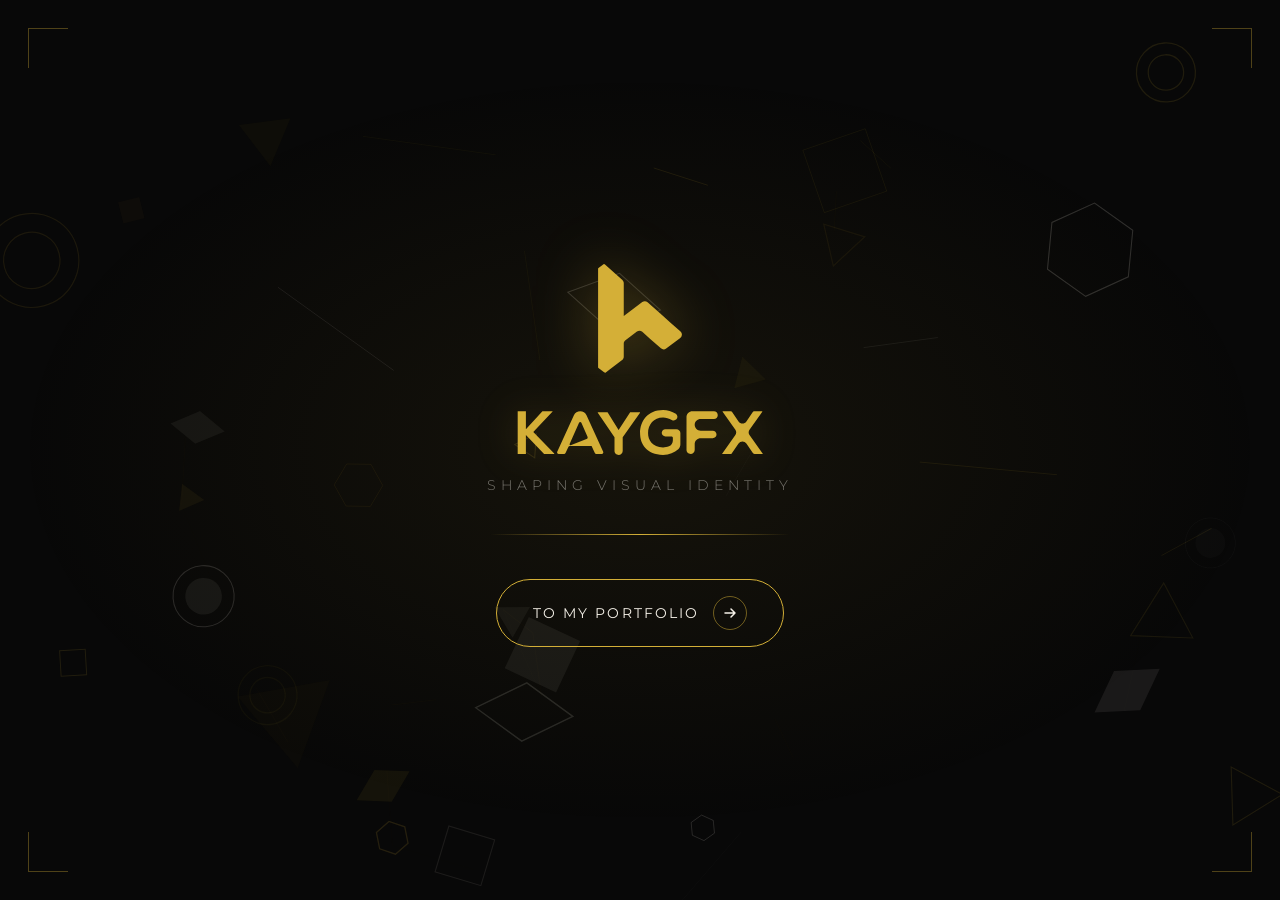
==== commit 32af1e19: "Add files via upload" ====
--- a/index.html
+++ b/index.html
@@ -5,6 +5,7 @@
     <meta name="viewport" content="width=device-width, initial-scale=1.0">
     <title>Welcome — KayGrafixDesign</title>
     <link href="https://fonts.googleapis.com/css2?family=Montserrat:wght@200;300;400;600&family=Open+Sans:wght@300;400&display=swap" rel="stylesheet">
+    <link rel="icon" type="image/png" href="icons/favicon.png">
     <style>
 
         /* ─── RESET ─── */
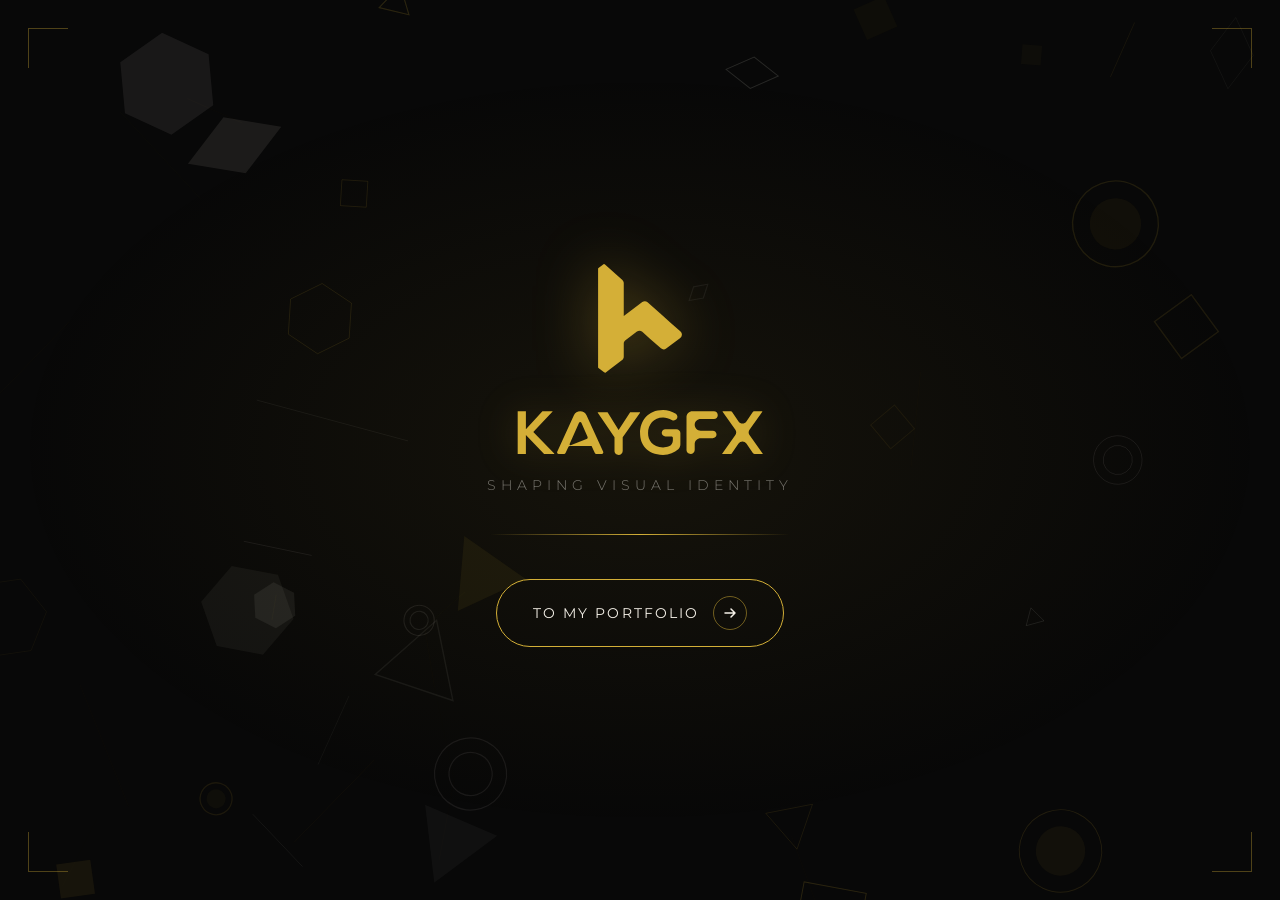
==== commit aad3aa85: "Add files via upload" ====
--- a/index.html
+++ b/index.html
@@ -3,7 +3,7 @@
 <head>
     <meta charset="UTF-8">
     <meta name="viewport" content="width=device-width, initial-scale=1.0">
-    <title>Welcome — KayGrafixDesign</title>
+    <title>KayGrafix</title>
     <link href="https://fonts.googleapis.com/css2?family=Montserrat:wght@200;300;400;600&family=Open+Sans:wght@300;400&display=swap" rel="stylesheet">
     <link rel="icon" type="image/png" href="icons/favicon.png">
     <style>
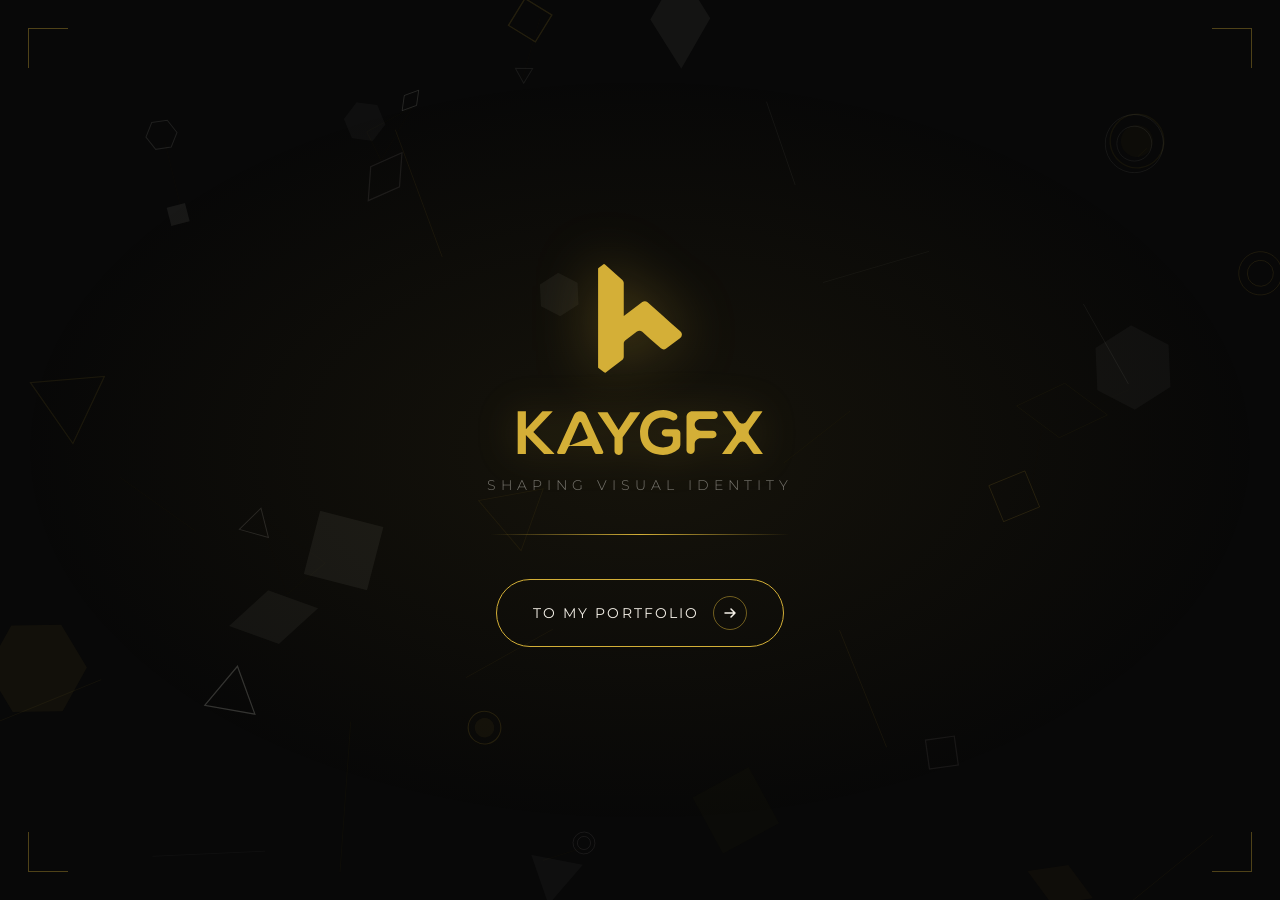
==== commit 00846274: "Add files via upload" ====
--- a/index.html
+++ b/index.html
@@ -3,9 +3,8 @@
 <head>
     <meta charset="UTF-8">
     <meta name="viewport" content="width=device-width, initial-scale=1.0">
-    <title>KayGrafix</title>
+    <title>Welcome — KayGrafixDesign</title>
     <link href="https://fonts.googleapis.com/css2?family=Montserrat:wght@200;300;400;600&family=Open+Sans:wght@300;400&display=swap" rel="stylesheet">
-    <link rel="icon" type="image/png" href="icons/favicon.png">
     <style>
 
         /* ─── RESET ─── */
@@ -182,9 +181,24 @@
             border-color: var(--gold);
         }
 
+        .wlc-btn:active .arrow-wrap {
+            background: var(--gold-light);
+            border-color: var(--gold-light);
+        }
+
         .arrow-wrap svg {
             transition: transform 0.3s ease;
         }
+
+        .wlc-btn:hover .arrow-wrap svg path,
+        .wlc-btn:active .arrow-wrap svg path {
+            stroke: #0b0b0b;
+        }
+
+        .arrow-wrap svg path {
+            transition: stroke 0.3s ease;
+        }
+
         .wlc-btn:hover .arrow-wrap svg {
             transform: translateX(3px);
         }
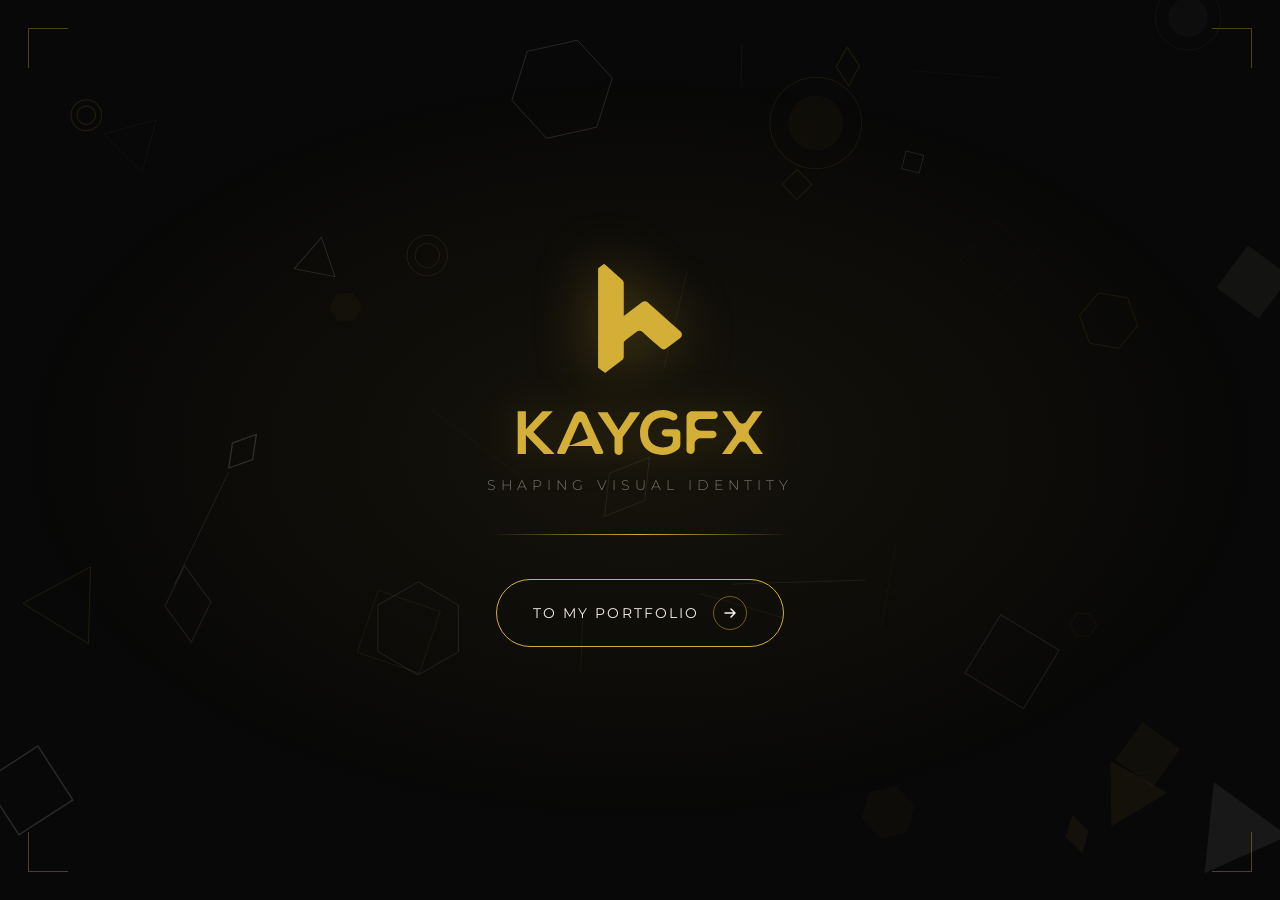
==== commit e251730e: "Add files via upload" ====
--- a/index.html
+++ b/index.html
@@ -3,8 +3,9 @@
 <head>
     <meta charset="UTF-8">
     <meta name="viewport" content="width=device-width, initial-scale=1.0">
-    <title>Welcome — KayGrafixDesign</title>
+    <title>KayGrafix</title>
     <link href="https://fonts.googleapis.com/css2?family=Montserrat:wght@200;300;400;600&family=Open+Sans:wght@300;400&display=swap" rel="stylesheet">
+    <link rel="icon" type="image/png" href="icons/favicon.png">
     <style>
 
         /* ─── RESET ─── */
